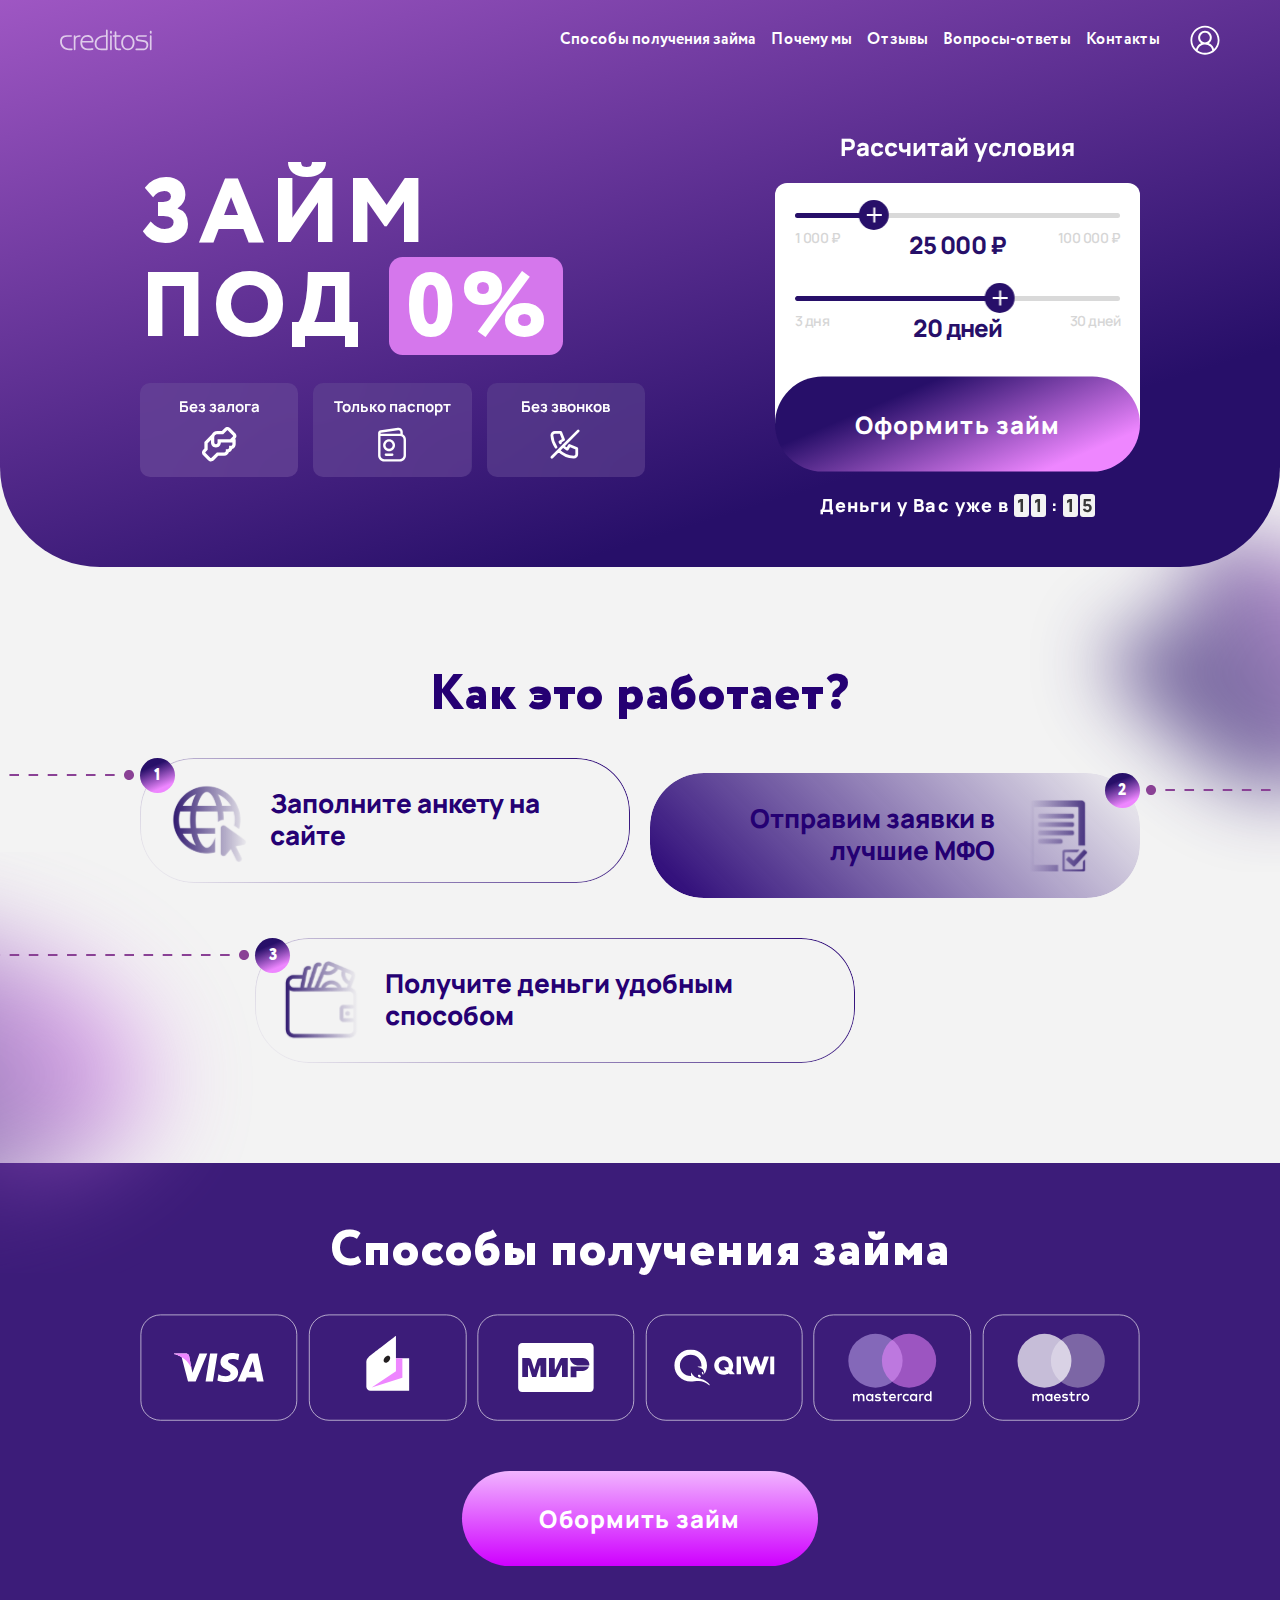
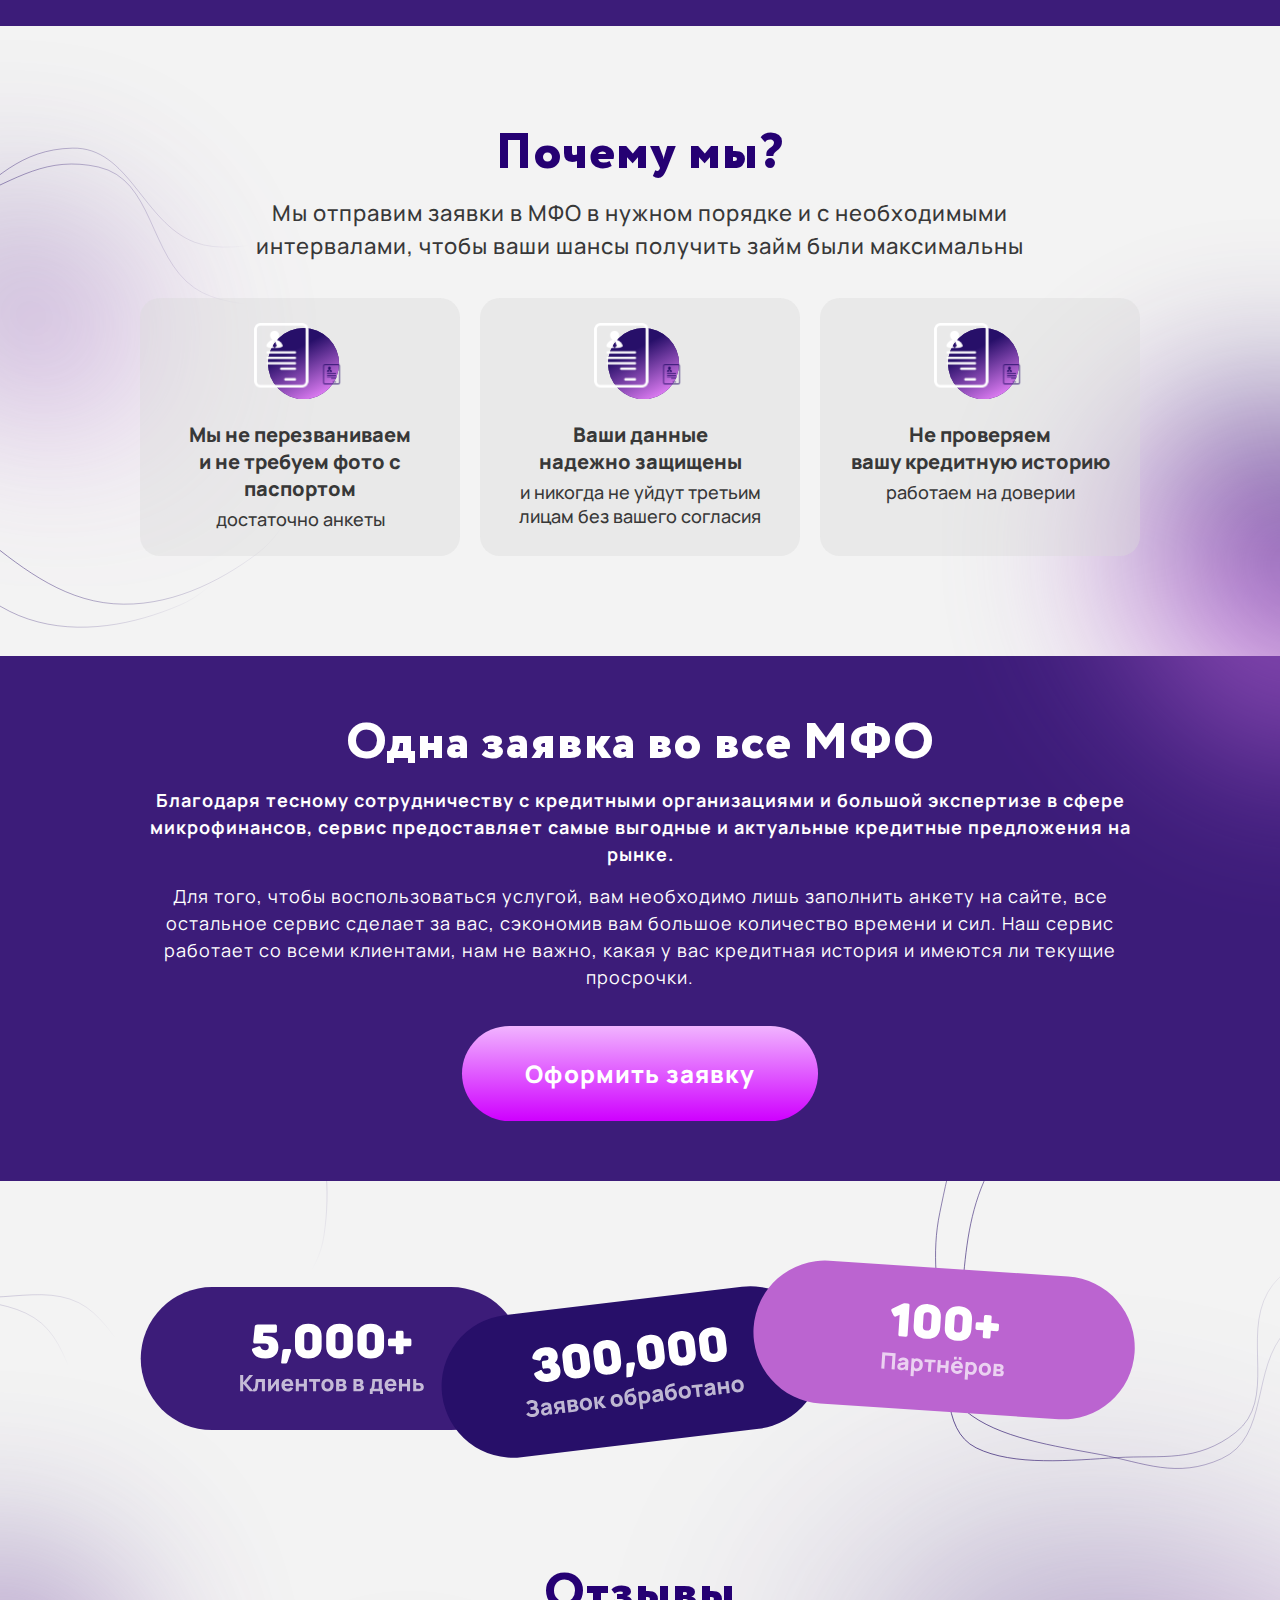
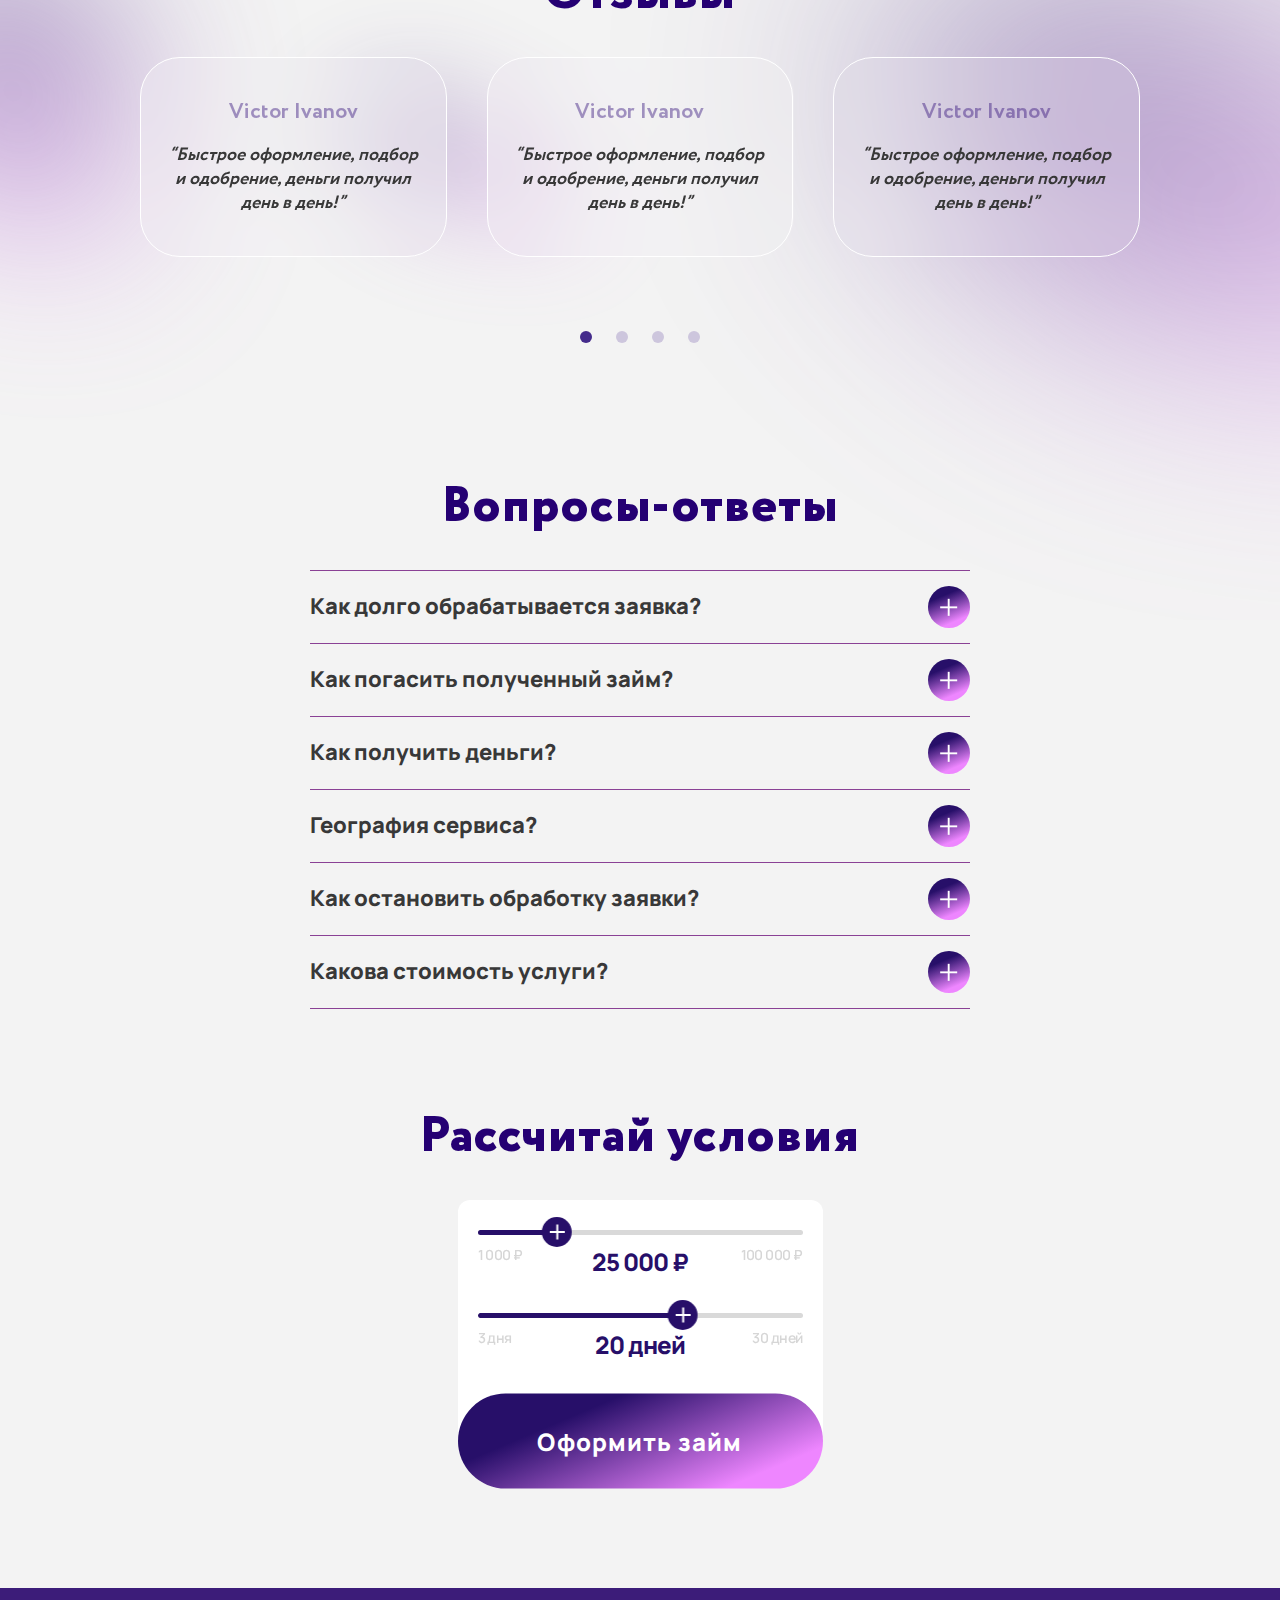
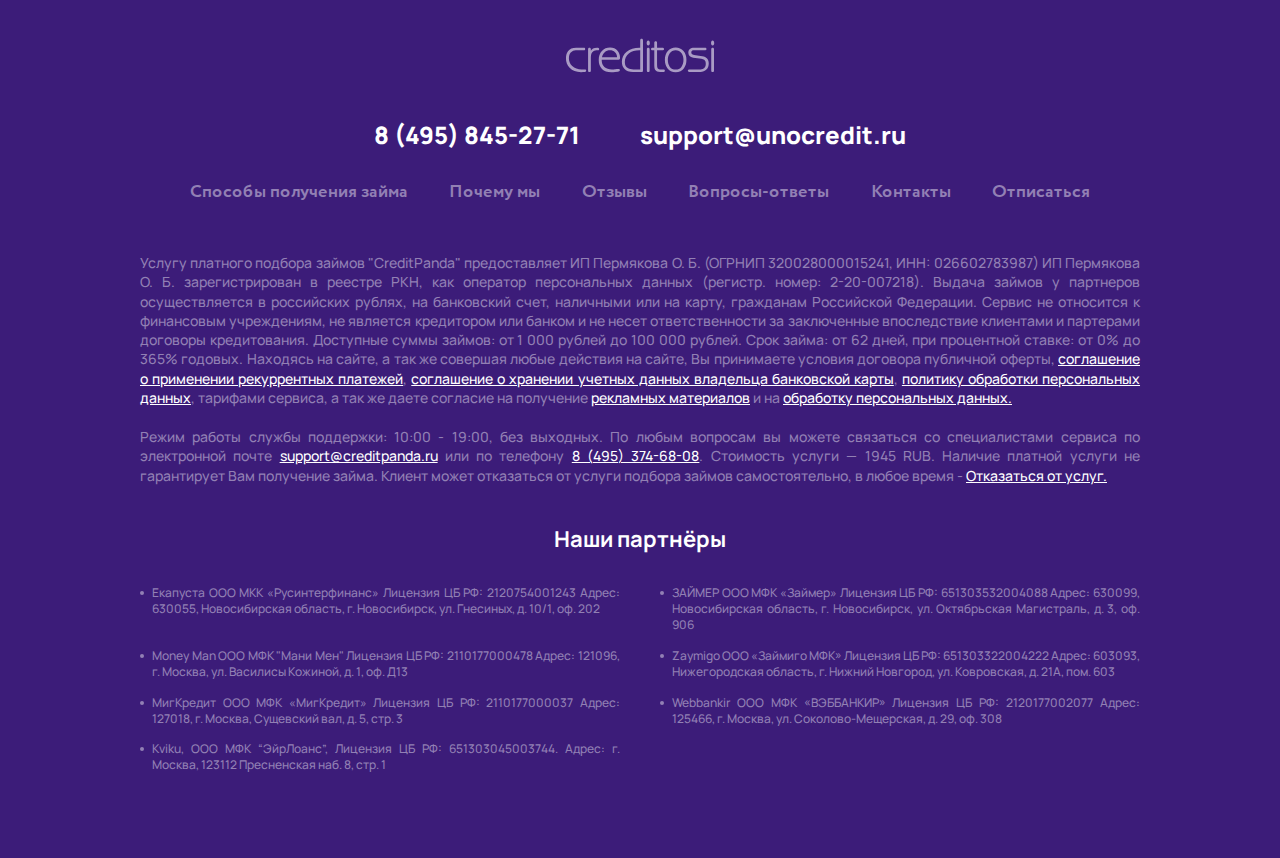
==== index.html @ bc6ba182 "init" ====
<!DOCTYPE html><html lang="ru"><head><meta charset="UTF-8"><meta http-equiv="x-ua-compatible" content="ie=edge"><meta name="viewport" content="width=device-width,initial-scale=1,shrink-to-fit=no"><meta name="robots" content="index, follow"><meta name="google" content="notranslate"><meta name="format-detection" content="telephone=no"><meta name="description" content=""><title>Главная</title><link rel="stylesheet" href="./css/index.min.css"></head><body><div class="wrapper"><header class="header" data-header><div class="header__wrapper"><div class="header__container"><button class="header__toggle-menu" type="button" data-header-menu-toggle></button> <a class="header__logo" href="#"><img src="./images/logo/header-logo.svg" alt="Header Logo"></a><div class="header__menu header-menu" data-header-menu><div class="header-menu__wrapper"><ul class="header-menu__items"><li class="header-menu__item"><span class="header-menu__link" data-anchor="bank-cards">Способы получения займа</span></li><li class="header-menu__item"><span class="header-menu__link" data-anchor="features">Почему мы</span></li><li class="header-menu__item"><span class="header-menu__link" data-anchor="reviews">Отзывы</span></li><li class="header-menu__item"><span class="header-menu__link" data-anchor="questions">Вопросы-ответы</span></li><li class="header-menu__item"><a class="header-menu__link" href="#">Контакты</a></li></ul><a class="header-menu__unsubscribe" href="#">Отписаться</a></div></div><a class="header__sign" href="#"><svg><use href="./images/sprite.svg#signin" xlink:href="./images/sprite.svg#signin"></use></svg></a></div></div><div class="header__overlay" data-header-overlay></div></header><main class="content"><div class="index"><div class="index-main"><div class="container"><div class="index-main__wrapper"><div class="index-main__body"><h1 class="index-main__title">Займ<br>под <span>0%</span></h1><div class="index-main__items"><div class="index-main__item"><span class="index-main__label">Без залога</span><div class="index-main__icon image"><img src="./images/index-main/icon_01.svg" alt="icon"></div></div><div class="index-main__item"><span class="index-main__label">Только паспорт</span><div class="index-main__icon image"><img src="./images/index-main/icon_02.svg" alt="icon"></div></div><div class="index-main__item"><span class="index-main__label">Без звонков</span><div class="index-main__icon image"><img src="./images/index-main/icon_03.svg" alt="icon"></div></div></div></div><div class="index-main__calc calc" data-range-slider><div class="calc__wrapper"><span class="index-main__calc-title"><span>Рассчитай условия</span></span><div class="calc__body"><div class="calc__items"><div class="calc__item"><div class="calc__slider" data-range-slider="sum"></div><span class="calc__tooltip" data-range-slider-tooltip="sum"></span></div><div class="calc__item"><div class="calc__slider" data-range-slider="day"></div><span class="calc__tooltip" data-range-slider-tooltip="date"></span></div></div><div class="calc__data"><div class="calc__row"><span class="calc__data-label">К возврату:</span> <span class="calc__data-value" data-range-slider-sum>30 000 ₽</span></div><div class="calc__row"><span class="calc__data-label">Погасить до:</span> <span class="calc__data-value" data-range-slider-date>14.09.2023</span></div></div><a class="calc__button button button_primary" href="#">Оформить займ</a></div></div><p class="index-main__promise">Деньги у Вас уже в <span>1</span><span>1</span> : <span>1</span><span>5</span></p></div></div></div></div><div class="steps"><div class="container"><div class="steps__wrapper"><h2 class="title">Как это работает?</h2><div class="steps__items"><div class="steps__items-row"><div class="steps__items-col"><div class="steps__item"><div class="steps__decor image"><img src="./images/steps/decor.svg" alt="decor"></div><div class="steps__icon image"><img src="./images/steps/icon_01.svg" alt="icon"></div><span class="steps__label">Заполните анкету на сайте</span></div></div><div class="steps__items-col"><div class="steps__item steps__item_right"><div class="steps__decor image"><img src="./images/steps/decor.svg" alt="decor"></div><div class="steps__icon image"><img src="./images/steps/icon_02.svg" alt="icon"></div><span class="steps__label">Отправим заявки в лучшие МФО</span></div></div></div><div class="steps__item"><div class="steps__decor image"><img src="./images/steps/decor.svg" alt="decor"></div><div class="steps__icon image"><img src="./images/steps/icon_03.svg" alt="icon"></div><span class="steps__label">Получите деньги удобным способом</span></div></div></div></div><div class="steps__bg steps__bg_01 image"><img src="./images/steps/bg_01.svg" alt="bg"></div><div class="steps__bg steps__bg_02 image"><img src="./images/steps/bg_02.svg" alt="bg"></div></div><div class="bank-cards" data-anchor-target="bank-cards"><div class="container"><div class="bank-cards__wrapper"><h2 class="title title_light">Способы получения займа</h2><div class="bank-cards__items"><img src="./images/bank-cards/logo_01.svg" alt="logo"> <img src="./images/bank-cards/logo_02.svg" alt="logo"> <img src="./images/bank-cards/logo_03.svg" alt="logo"> <img src="./images/bank-cards/logo_04.svg" alt="logo"> <img src="./images/bank-cards/logo_05.svg" alt="logo"> <img src="./images/bank-cards/logo_06.svg" alt="logo"></div><a class="bank-cards__link button button_primary button_light" href="#">Обормить займ</a></div></div></div><div class="features" data-anchor-target="features"><div class="container"><div class="features__wrapper"><h2 class="title">Почему мы? <span class="title__sub">Мы отправим заявки в МФО в нужном порядке и с необходимыми интервалами, чтобы ваши шансы получить займ были максимальны</span></h2><div class="features__items"><div class="features__item"><div class="features__icon"><img src="./images/features/icon_01.svg" alt="icon"></div><span class="features__label">Мы не перезваниваем<br>и не требуем фото с паспортом</span><p class="features__info">достаточно анкеты</p></div><div class="features__item"><div class="features__icon"><img src="./images/features/icon_01.svg" alt="icon"></div><span class="features__label">Ваши данные<br>надежно защищены</span><p class="features__info">и никогда не уйдут третьим<br>лицам без вашего согласия</p></div><div class="features__item"><div class="features__icon"><img src="./images/features/icon_01.svg" alt="icon"></div><span class="features__label">Не проверяем<br>вашу кредитную историю</span><p class="features__info">работаем на доверии</p></div></div></div></div><picture class="features__bg"><source srcset="./images/features/bg.svg" type="image/svg+xml" media="(min-width: 768px)"><img src="./images/features/bg_mobile.svg" alt="bg"></picture></div><div class="application"><div class="container"><div class="application__wrapper"><h2 class="application__title title title_light">Одна заявка во все МФО <span class="title__sub title__sub_bold">Благодаря тесному сотрудничеству с кредитными организациями и большой экспертизе в сфере микрофинансов, сервис предоставляет самые выгодные и актуальные кредитные предложения на рынке.</span> <span class="title__sub">Для того, чтобы воспользоваться услугой, вам необходимо лишь заполнить анкету на сайте, все остальное сервис сделает за вас, сэкономив вам большое количество времени и сил. Наш сервис работает со всеми клиентами, нам не важно, какая у вас кредитная история и имеются ли текущие просрочки.</span></h2><a class="application__button button button_primary button_light" href="#">Оформить заявку</a></div></div></div><div class="reviews"><div class="container"><div class="reviews__wrapper"><picture class="reviews__embed"><source srcset="./images/reviews/img_desk.svg" type="image/svg+xml" media="(min-width: 768px)"><img src="./images/reviews/img_mobile.svg" alt="img"></picture><h2 class="title" data-anchor-target="reviews">Отзывы</h2><div class="reviews__slider"><div class="swiper" data-reviews-slider><div class="swiper-wrapper"><div class="swiper-slide"><div class="reviews__slide"><span class="reviews__name">Victor Ivanov</span><p class="reviews__comment">“Быстрое оформление, подбор и одобрение, деньги получил день в день!”</p></div></div><div class="swiper-slide"><div class="reviews__slide"><span class="reviews__name">Victor Ivanov</span><p class="reviews__comment">“Быстрое оформление, подбор и одобрение, деньги получил день в день!”</p></div></div><div class="swiper-slide"><div class="reviews__slide"><span class="reviews__name">Victor Ivanov</span><p class="reviews__comment">“Быстрое оформление, подбор и одобрение, деньги получил день в день!”</p></div></div><div class="swiper-slide"><div class="reviews__slide"><span class="reviews__name">Victor Ivanov</span><p class="reviews__comment">“Быстрое оформление, подбор и одобрение, деньги получил день в день!”</p></div></div><div class="swiper-slide"><div class="reviews__slide"><span class="reviews__name">Victor Ivanov</span><p class="reviews__comment">“Быстрое оформление, подбор и одобрение, деньги получил день в день!”</p></div></div><div class="swiper-slide"><div class="reviews__slide"><span class="reviews__name">Victor Ivanov</span><p class="reviews__comment">“Быстрое оформление, подбор и одобрение, деньги получил день в день!”</p></div></div></div></div><div class="swiper-pagination"></div></div></div></div><picture class="reviews__bg"><source srcset="./images/reviews/bg_desk.svg" type="image/svg+xml" media="(min-width: 576px)"><img src="./images/reviews/bg_mobile.svg" alt="bg"></picture></div><div class="questions" data-anchor-target="questions"><div class="container"><div class="questions__wrapper"><h2 class="title">Вопросы-ответы</h2><div class="questions__ac" data-ac><div class="questions__ac-item" data-ac-item><div class="questions__ac-button" data-ac-button><span>Как долго обрабатывается заявка?</span><div class="questions__icon"><svg><use href="./images/sprite.svg#plus" xlink:href="./images/sprite.svg#plus"></use></svg></div></div><div class="questions__ac-body" data-ac-body style="display: none">Заявка на займ обрабатывается от нескольких секунд до 15 минут в самых редких случаях</div></div><div class="questions__ac-item" data-ac-item><div class="questions__ac-button" data-ac-button><span>Как погасить полученный займ?</span><div class="questions__icon"><svg><use href="./images/sprite.svg#plus" xlink:href="./images/sprite.svg#plus"></use></svg></div></div><div class="questions__ac-body" data-ac-body style="display: none">Заявка на займ обрабатывается от нескольких секунд до 15 минут в самых редких случаях</div></div><div class="questions__ac-item" data-ac-item><div class="questions__ac-button" data-ac-button><span>Как получить деньги?</span><div class="questions__icon"><svg><use href="./images/sprite.svg#plus" xlink:href="./images/sprite.svg#plus"></use></svg></div></div><div class="questions__ac-body" data-ac-body style="display: none">Заявка на займ обрабатывается от нескольких секунд до 15 минут в самых редких случаях</div></div><div class="questions__ac-item" data-ac-item><div class="questions__ac-button" data-ac-button><span>География сервиса?</span><div class="questions__icon"><svg><use href="./images/sprite.svg#plus" xlink:href="./images/sprite.svg#plus"></use></svg></div></div><div class="questions__ac-body" data-ac-body style="display: none">Заявка на займ обрабатывается от нескольких секунд до 15 минут в самых редких случаях</div></div><div class="questions__ac-item" data-ac-item><div class="questions__ac-button" data-ac-button><span>Как остановить обработку заявки?</span><div class="questions__icon"><svg><use href="./images/sprite.svg#plus" xlink:href="./images/sprite.svg#plus"></use></svg></div></div><div class="questions__ac-body" data-ac-body style="display: none">Заявка на займ обрабатывается от нескольких секунд до 15 минут в самых редких случаях</div></div><div class="questions__ac-item" data-ac-item><div class="questions__ac-button" data-ac-button><span>Какова стоимость услуги?</span><div class="questions__icon"><svg><use href="./images/sprite.svg#plus" xlink:href="./images/sprite.svg#plus"></use></svg></div></div><div class="questions__ac-body" data-ac-body style="display: none">Заявка на займ обрабатывается от нескольких секунд до 15 минут в самых редких случаях</div></div></div></div></div></div><div class="index__calc"><div class="container"><h2 class="title">Рассчитай условия</h2><div class="calc" data-range-slider><div class="calc__wrapper"><div class="calc__body"><div class="calc__items"><div class="calc__item"><div class="calc__slider" data-range-slider="sum"></div><span class="calc__tooltip" data-range-slider-tooltip="sum"></span></div><div class="calc__item"><div class="calc__slider" data-range-slider="day"></div><span class="calc__tooltip" data-range-slider-tooltip="date"></span></div></div><div class="calc__data"><div class="calc__row"><span class="calc__data-label">К возврату:</span> <span class="calc__data-value" data-range-slider-sum>30 000 ₽</span></div><div class="calc__row"><span class="calc__data-label">Погасить до:</span> <span class="calc__data-value" data-range-slider-date>14.09.2023</span></div></div><a class="calc__button button button_primary" href="#">Оформить займ</a></div></div></div></div></div></div></main><footer class="footer"><div class="container"><div class="footer__header"><a class="footer__logo" href="#"><img src="./images/logo/footer-logo.svg" alt="logo"></a><div class="footer__contacts"><a class="footer__contact" href="tel:+9999999999">8 (495) 845-27-71</a> <a class="footer__contact" href="mailto:support@unocredit.ru">support@unocredit.ru</a></div><ul class="footer__actions"><li class="footer__action"><span data-anchor="bank-cards">Способы получения займа</span></li><li class="footer__action"><span data-anchor="features">Почему мы</span></li><li class="footer__action"><span data-anchor="reviews">Отзывы</span></li><li class="footer__action"><span data-anchor="questions">Вопросы-ответы</span></li><li class="footer__action"><a href="#">Контакты</a></li><li class="footer__action"><a href="#">Отписаться</a></li></ul></div><div class="footer__info"><p>Услугу платного подбора займов "CreditPanda" предоставляет ИП Пермякова О. Б. (ОГРНИП 320028000015241, ИНН: 026602783987) ИП Пермякова О. Б. зарегистрирован в реестре РКН, как оператор персональных данных (регистр. номер: 2-20-007218). Выдача займов у партнеров осуществляется в российских рублях, на банковский счет, наличными или на карту, гражданам Российской Федерации. Сервис не относится к финансовым учреждениям, не является кредитором или банком и не несет ответственности за заключенные впоследствие клиентами и партерами договоры кредитования. Доступные суммы займов: от 1 000 рублей до 100 000 рублей. Срок займа: от 62 дней, при процентной ставке: от 0% до 365% годовых. Находясь на сайте, а так же совершая любые действия на сайте, Вы принимаете условия договора публичной оферты, <a href="#">соглашение о применении рекуррентных платежей</a>, <a href="#">соглашение о хранении учетных данных владельца банковской карты</a>, <a href="#">политику обработки персональных данных</a>, тарифами сервиса, а так же даете согласие на получение <a href="#">рекламных материалов</a> и на <a href="#">обработку персональных данных.</a></p><p>Режим работы службы поддержки: 10:00 - 19:00, без выходных. По любым вопросам вы можете связаться со специалистами сервиса по электронной почте <a href="mailto:support@creditpanda.ru">support@creditpanda.ru</a> или по телефону <a href="tel:+9999999999">8 (495) 374-68-08</a>. Стоимость услуги — 1945 RUB. Наличие платной услуги не гарантирует Вам получение займа. Клиент может отказаться от услуги подбора займов самостоятельно, в любое время - <a href="#">Отказаться от услуг.</a></p></div><div class="footer__partners"><h4 class="footer__title">Наши партнёры</h4><ul class="footer__partners-list"><li>Екапуста ООО МКК «Русинтерфинанс» Лицензия ЦБ РФ: 2120754001243 Адрес: 630055, Новосибирская область, г. Новосибирск, ул. Гнесиных, д. 10/1, оф. 202</li><li>ЗАЙМЕР ООО МФК «Займер» Лицензия ЦБ РФ: 651303532004088 Адрес: 630099, Новосибирская область, г. Новосибирск, ул. Октябрьская Магистраль, д. 3, оф. 906</li><li>Money Man ООО МФК "Мани Мен" Лицензия ЦБ РФ: 2110177000478 Адрес: 121096, г. Москва, ул. Василисы Кожиной, д. 1, оф. Д13</li><li>Zaymigo ООО «Займиго МФК» Лицензия ЦБ РФ: 651303322004222 Адрес: 603093, Нижегородская область, г. Нижний Новгород, ул. Ковровская, д. 21А, пом. 603</li><li>МигКредит ООО МФК «МигКредит» Лицензия ЦБ РФ: 2110177000037 Адрес: 127018, г. Москва, Сущевский вал, д. 5, стр. 3</li><li>Webbankir ООО МФК «ВЭББАНКИР» Лицензия ЦБ РФ: 2120177002077 Адрес: 125466, г. Москва, ул. Соколово-Мещерская, д. 29, оф. 308</li><li>Kviku, ООО МФК “ЭйрЛоанс”, Лицензия ЦБ РФ: 651303045003744. Адрес: г. Москва, 123112 Пресненская наб. 8, стр. 1</li></ul></div></div></footer></div><script src="./js/index.js"></script></body></html>
---- css/index.min.css ----
:root{--height-header:60px;--color-01:#f3f3f3;--color-02:#ffffff;--color-03:#3c1c79;--color-04:#383838;--color-05:#8a4195;--color-06:#250073;--color-07:#270f69;--color-08:#bb64d0;--color-09:#bbbbbb;--color-10:#d20000;--color-11:#eadada;--color-12:#eaeeef;--color-13:#7a7a7a;--color-14:#363636;--color-15:#d0d6d7;--color-16:#ee86ff;--color-17:#e0e0e0;--color-18:#9e9e9e;--color-19:#311571;--color-20:#391a77;--color-21:#e1e7e8;--color-22:#d577ec;--color-23:#d9d9d9;--color-24:#442b8b;--color-25:#cdc6dd;--color-26:#9280b4;--color-hover:#f6b9ff;--color-button:#ffffff;--gradient-01:linear-gradient(157deg, #270f69 26.81%, #ee86ff 78.49%);--gradient-02:linear-gradient(163deg, #ee86ff -51.25%, #270f69 76.98%);--gradient-03:linear-gradient(180deg, #f1b4ff 0%, #cf00ff 100%)}@media (min-width:992px){:root{--height-header:80px}}*{padding:0;margin:0;border:0}*,:after,:before{box-sizing:border-box}:active,:focus{outline:0}a:active,a:focus{outline:0}aside,footer,header,nav{display:block}body,html{height:100%;width:100%;font-size:100%;line-height:1;-ms-text-size-adjust:100%;-moz-text-size-adjust:100%;-webkit-text-size-adjust:100%}button,input,textarea{font-family:inherit}input::-ms-clear{display:none}button{cursor:pointer}button::-moz-focus-inner{padding:0;border:0}a,a:visited{text-decoration:none}a:hover{text-decoration:none}ul li{list-style:none}img{vertical-align:top}h1,h2,h3,h4,h5,h6{font-size:inherit;font-weight:inherit}@font-face{font-family:Circe;font-style:normal;font-weight:400;src:local("Circe"),local("Circe"),url(../fonts/circe/circe-regular.woff2) format("woff2"),url(../fonts/circe/circe-regular.woff) format("woff"),url(../fonts/circe/circe-regular.ttf) format("truetype")}@font-face{font-family:Circe;font-style:normal;font-weight:700;src:local("Circe"),local("Circe"),url(../fonts/circe/circe-bold.woff2) format("woff2"),url(../fonts/circe/circe-bold.woff) format("woff"),url(../fonts/circe/circe-bold.ttf) format("truetype")}@font-face{font-family:Circe;font-style:normal;font-weight:800;src:local("Circe"),local("Circe"),url(../fonts/circe/circe-extrabold.woff2) format("woff2"),url(../fonts/circe/circe-extrabold.woff) format("woff"),url(../fonts/circe/circe-extrabold.ttf) format("truetype")}@font-face{font-family:Manrope;font-style:normal;font-weight:400;src:local("Manrope"),local("Manrope"),url(../fonts/manrope/Manrope-Regular.woff2) format("woff2"),url(../fonts/manrope/Manrope-Regular.woff) format("woff"),url(../fonts/manrope/Manrope-Regular.ttf) format("truetype")}@font-face{font-family:Manrope;font-style:normal;font-weight:500;src:local("Manrope"),local("Manrope"),url(../fonts/manrope/Manrope-Medium.woff2) format("woff2"),url(../fonts/manrope/Manrope-Medium.woff) format("woff"),url(../fonts/manrope/Manrope-Medium.ttf) format("truetype")}@font-face{font-family:Manrope;font-style:normal;font-weight:600;src:local("Manrope"),local("Manrope"),url(../fonts/manrope/Manrope-SemiBold.woff2) format("woff2"),url(../fonts/manrope/Manrope-SemiBold.woff) format("woff"),url(../fonts/manrope/Manrope-SemiBold.ttf) format("truetype")}@font-face{font-family:Manrope;font-style:normal;font-weight:700;src:local("Manrope"),local("Manrope"),url(../fonts/manrope/Manrope-Bold.woff2) format("woff2"),url(../fonts/manrope/Manrope-Bold.woff) format("woff"),url(../fonts/manrope/Manrope-Bold.ttf) format("truetype")}@font-face{font-family:Manrope;font-style:normal;font-weight:800;src:local("Manrope"),local("Manrope"),url(../fonts/manrope/Manrope-ExtraBold.woff2) format("woff2"),url(../fonts/manrope/Manrope-ExtraBold.woff) format("woff"),url(../fonts/manrope/Manrope-ExtraBold.ttf) format("truetype")}body{font-family:Circe;font-size:1.125rem;line-height:1.25;font-weight:400;color:var(--color-02);background-color:#fff}body.no-scroll{overflow:hidden}.button{width:100%;min-height:70px;display:flex;align-items:center;justify-content:center;font-family:Manrope;font-size:1.125rem;font-weight:800;text-align:center;line-height:normal;letter-spacing:.81px;color:var(--color-button);border-radius:82px;transition:background .2s linear,box-shadow .2s linear;border:none;outline:0}@media (min-width:768px){.button{font-size:1.25rem;letter-spacing:1.08px}}@media (min-width:1200px){.button{min-height:95px;font-size:1.5rem}}.button_primary{background:var(--gradient-01);background-size:110%}@media (any-hover:hover){.button_primary:hover{background-position:right}}.button_light{background:var(--gradient-03)}@media (any-hover:hover){.button_light:hover{box-shadow:4px 4px 28px 10px rgba(238,134,255,.24)}}.wrapper{width:100%;max-width:1920px;min-height:100%;margin:0 auto;display:flex;flex-direction:column;overflow:hidden;background-color:var(--color-01)}@media (max-width:768px){.wrapper{background-image:url(../images/index-main/bg-mobile.svg);background-repeat:no-repeat;background-position:top right;background-size:contain}}.container{margin:0 auto;padding:0 15px;max-width:1030px}@media (min-width:1600px){.container{max-width:1290px}}.image{display:block;position:relative}.image img{width:100%;height:100%;display:block;position:absolute;top:0;left:0;-o-object-fit:cover;object-fit:cover}.content{flex:1 1 auto}.calc__body{padding:30px 20px 50px;border-top-right-radius:12px;border-top-left-radius:12px;background-color:var(--color-02);position:relative}@media (min-width:768px){.calc__body{padding:30px 20px 65px}}@media (min-width:1200px){.calc__body{padding:30px 20px 80px}}.calc__item:not(:last-child){margin:0 0 25px 0}@media (min-width:1200px){.calc__item:not(:last-child){margin:0 0 35px 0}}.calc__tooltip{padding:10px 0 0 0;display:block;font-family:Manrope;font-size:18px;font-weight:800;line-height:normal;text-align:center;letter-spacing:-.96px;color:var(--color-07)}@media (min-width:768px){.calc__tooltip{font-size:20px}}@media (min-width:1200px){.calc__tooltip{font-size:24px}}.calc__data{padding:10px 12px;margin:20px 0 0 0;display:grid;gap:3px;border-radius:9px;background-color:var(--color-01)}@media (min-width:768px){.calc__data{display:none}}.calc__row{display:flex;justify-content:space-between}.calc__data-label,.calc__data-value{display:block;font-family:Manrope;font-size:.75rem;font-weight:500;line-height:normal;color:var(--color-04)}.calc__data-label{opacity:.4}.calc__button{margin:-50% 0 0 0;width:100%;position:absolute;bottom:0;left:0;transform:translate3d(0,50%,0)}.calc__slider.noUi-target.noUi-ltr.noUi-horizontal{height:5px;border-radius:4px;background:0 0;border:none;box-shadow:none}.calc__slider.noUi-target.noUi-ltr.noUi-horizontal .noUi-connects{background:var(--color-23)}.calc__slider.noUi-target.noUi-ltr.noUi-horizontal .noUi-connect{background:var(--color-07);border-radius:4px}.calc__slider.noUi-target.noUi-ltr.noUi-horizontal .noUi-handle.noUi-handle-lower{width:30px;height:30px;border-radius:50%;cursor:pointer;top:-13px;right:-15px;border:none;box-shadow:none;background:var(--color-07)}.calc__slider.noUi-target.noUi-ltr.noUi-horizontal .noUi-handle.noUi-handle-lower::after,.calc__slider.noUi-target.noUi-ltr.noUi-horizontal .noUi-handle.noUi-handle-lower::before{width:15px;height:2px;background:var(--color-02);top:calc(50% - 1px);left:calc(50% - 7.5px)}.calc__slider.noUi-target.noUi-ltr.noUi-horizontal .noUi-handle.noUi-handle-lower::after{transform:rotate(90deg)}.calc__slider.noUi-target.noUi-ltr.noUi-horizontal .noUi-pips.noUi-pips-horizontal{padding:10px 0 0 0;height:auto;display:flex;align-items:center;justify-content:space-between}.calc__slider.noUi-target.noUi-ltr.noUi-horizontal .noUi-marker.noUi-marker-horizontal{display:none}.calc__slider.noUi-target.noUi-ltr.noUi-horizontal .noUi-value{font-family:Manrope;font-size:12px;font-weight:600;line-height:normal;letter-spacing:-.56px;color:var(--color-09);opacity:.6;position:static;background:0 0;transform:none}.calc__slider.noUi-target.noUi-ltr.noUi-horizontal .noUi-tooltip{display:none}@media (min-width:768px){.calc__slider.noUi-target.noUi-ltr.noUi-horizontal .noUi-value{font-size:14px}}.title{--title-color:var(--color-06);--title-sub-color:var(--color-04);max-width:800px;margin:0 auto 35px auto;display:block;font-size:clamp(26px,5vw,50px);font-weight:900;text-align:center;line-height:1.12;letter-spacing:1px;color:var(--title-color)}.title_light{--title-color:var(--color-02);--title-sub-color:var(--color-02)}@media (min-width:1600px){.title{margin:0 auto 40px auto}}.title__sub{padding:15px 0 0 0;display:block;font-family:Manrope;font-size:.44em;text-align:center;font-weight:500;line-height:1.5;color:var(--title-sub-color)}.title__sub_bold{font-weight:700}@media (min-width:1600px){.title__sub{padding:15px 0 0 0}.title__sub:first-child{padding:20px 0 0 0}}.swiper-pagination.swiper-pagination-bullets.swiper-pagination-horizontal{--swiper-pagination-color:var(--color-24);--swiper-pagination-bullet-size:5px;--swiper-pagination-bullet-width:5px;--swiper-pagination-bullet-height:5px;--swiper-pagination-bullet-inactive-color:var(--color-25);--swiper-pagination-bullet-inactive-opacity:1;--swiper-pagination-bullet-opacity:1;--swiper-pagination-bullet-horizontal-gap:5px;margin:20px 0 0 0;position:static}.swiper-pagination.swiper-pagination-bullets.swiper-pagination-horizontal .swiper-pagination-bullet{transition:background .15s linear}@media (any-hover:hover){.swiper-pagination.swiper-pagination-bullets.swiper-pagination-horizontal .swiper-pagination-bullet:hover{--swiper-pagination-bullet-inactive-color:var(--color-24)}}@media (min-width:768px){.swiper-pagination.swiper-pagination-bullets.swiper-pagination-horizontal{--swiper-pagination-bullet-size:12px;--swiper-pagination-bullet-width:12px;--swiper-pagination-bullet-height:12px;--swiper-pagination-bullet-horizontal-gap:12px;padding:30px 25px}}@media (min-width:1200px){.swiper-pagination.swiper-pagination-bullets.swiper-pagination-horizontal{margin:40px 0 0 0}}.header{--header-size-icon:25px;height:var(--height-header)}@media (max-width:992px){.header.active .header__wrapper{width:100%;height:var(--height-header);position:fixed;top:0;left:0;z-index:999}.header_fixed .header__wrapper{width:100%;height:var(--height-header);position:fixed;top:0;left:0;z-index:999;background:rgba(0,0,0,.26);-webkit-backdrop-filter:blur(29px);backdrop-filter:blur(29px)}}@media (min-width:768px){.header{--header-size-icon:30px}}.header__wrapper{height:100%}.header__container{width:100%;max-width:1190px;height:100%;padding:0 15px;margin:0 auto;display:flex;align-items:center}@media (max-width:992px){.header__container{justify-content:space-between}}.header__logo,.header__menu,.header__sign,.header__toggle-menu{position:relative;z-index:1000}.header__toggle-menu{flex:0 0 var(--header-size-icon);width:var(--header-size-icon);height:var(--header-size-icon);display:block;border-radius:50%;border:2px solid var(--color-02);background:0 0;outline:0;position:relative;transition:border .15s linear}.header__toggle-menu::after,.header__toggle-menu::before{content:"";width:15px;height:2px;display:block;border-radius:2px;background-color:var(--color-02);position:absolute;left:50%;transform:translate3d(-50%,-50%,0);transition:background .15s linear,transform .15s linear}.header__toggle-menu::before{top:calc(50% - 2px)}.header__toggle-menu::after{top:calc(50% + 2px)}.header__toggle-menu.active::after,.header__toggle-menu.active::before{top:50%}.header__toggle-menu.active::before{transform:translate3d(-50%,-50%,0) rotate(-45deg)}.header__toggle-menu.active::after{transform:translate3d(-50%,-50%,0) rotate(45deg)}@media (any-hover:hover){.header__toggle-menu:hover{border-color:var(--color-hover)}.header__toggle-menu:hover::after,.header__toggle-menu:hover::before{background-color:var(--color-hover)}}@media (min-width:992px){.header__toggle-menu{display:none}}.header__logo{flex:0 0 60px;width:60px;display:block}.header__logo img{width:100%;height:auto;display:block;-o-object-fit:cover;object-fit:cover}@media (min-width:768px){.header__logo{flex:0 0 92px;width:92px}}@media (min-width:992px){.header__logo{margin:0 auto 0 0}}@media (min-width:1600px){.header__logo{margin:0 115px 0 0}}.header__menu{flex:0 1 600px;margin:0 30px 0 0}@media (min-width:1600px){.header__menu{flex:0 1 745px;margin:0 auto 0 0}}.header__sign{flex:0 0 var(--header-size-icon);width:var(--header-size-icon);height:var(--header-size-icon);display:block;cursor:pointer}.header__sign svg{width:100%;height:100%;display:block;fill:var(--color-02);transition:fill .15s linear}@media (any-hover:hover){.header__sign:hover svg{fill:var(--color-hover)}}.header__overlay{width:100%;height:100%;position:fixed;top:0;left:0;z-index:998;background:rgba(0,0,0,.5);opacity:0;visibility:hidden;pointer-events:none;transition-property:opacity,visibility,top,transform;transition-duration:.2s}.header__overlay.active{opacity:1;visibility:visible;pointer-events:auto}.header-menu{--header-menu-font-size:1rem}@media (max-width:992px){.header-menu{width:100%;padding:0 15px;position:fixed;top:0;left:0;z-index:999;transform:translate3d(0,-105%,0);opacity:0;visibility:hidden;border-bottom-right-radius:50px;border-bottom-left-radius:50px;background:var(--gradient-02);transition:transform .2s linear,opacity .2s linear,visibility .2s linear;transition-delay:.1s}.header-menu.active{transform:translate3d(0,0,0);opacity:1;visibility:visible}.header-menu.active .header-menu__wrapper{opacity:1;visibility:visible;pointer-events:auto}}@media (min-width:1600px){.header-menu{--header-menu-font-size:1.125rem}}@media (max-width:992px){.header-menu__wrapper{padding:calc(var(--height-header) + 15px) 0 40px 0;opacity:0;visibility:hidden;pointer-events:none;transition-property:opacity,visibility,top,transform;transition-duration:.2s;transition-delay:.3s}}.header-menu__items{max-height:250px;display:flex;flex-direction:column;overflow:auto}@media (min-width:992px){.header-menu__items{align-items:center;justify-content:space-between;flex-direction:row;overflow:visible}}.header-menu__item{flex:0 0 auto}@media (min-width:992px){.header-menu__item:not(:last-child){margin:0 10px 0 0}}.header-menu__link,.header-menu__unsubscribe{display:block;font-size:var(--header-menu-font-size);font-weight:700;text-align:center}.header-menu__link{padding:5px 0;cursor:pointer;color:var(--color-02)}@media (min-width:992px){.header-menu__link{padding:1px 0 0 0;text-align:left;border-bottom:1px solid transparent;transition:border .15s linear}}@media (any-hover:hover){.header-menu__link:hover{border-color:currentColor}}.header-menu__unsubscribe{padding:5px 0;margin:25px 0 0 0;color:var(--color-16)}@media (min-width:992px){.header-menu__unsubscribe{display:none}}.index{padding:0 0 70px 0}@media (min-width:1200px){.index{padding:0 0 100px 0}}.index__calc{padding:70px 0 0 0}.index__calc .calc{max-width:365px;padding:0 0 35px 0;margin:0 auto}@media (min-width:1200px){.index__calc{padding:100px 0 0 0}.index__calc .calc{padding:0 0 47.5px 0}}@media (min-width:1600px){.index__calc .calc{max-width:400px;margin:0 auto}}.index-main{--index-main-radius:60px;position:relative;z-index:1}@media (min-width:768px){.index-main::before{content:"";width:100%;height:calc(100% + var(--height-header));display:block;position:absolute;top:calc(var(--height-header) - var(--height-header) * 2);left:0;z-index:-1;border-bottom-right-radius:var(--index-main-radius);border-bottom-left-radius:var(--index-main-radius);background:var(--gradient-02)}}@media (min-width:1200px){.index-main{--index-main-radius:100px}}.index-main__wrapper{padding:20px 0 0 0;display:flex;flex-direction:column;align-items:center}@media (min-width:768px){.index-main__wrapper{padding:20px 0}}@media (min-width:992px){.index-main__wrapper{padding:50px 0;align-items:center;justify-content:space-between;flex-direction:row}}@media (min-width:1600px){.index-main__wrapper{padding:70px 0 90px 0}}.index-main__body{margin:0 0 30px 0}@media (max-width:576px){.index-main__body{width:100%;max-width:345px}}@media (min-width:992px){.index-main__body{flex:0 1 505px;margin:0 15px 0 0}}.index-main__items{display:grid;grid-template-columns:repeat(3,1fr);gap:8px}@media (min-width:576px){.index-main__items{gap:15px}}.index-main__item{min-height:60px;padding:10px 5px;display:flex;flex-direction:column;justify-content:space-between;align-items:center;border-radius:8px;background:rgba(255,255,255,.1);-webkit-backdrop-filter:blur(54px);backdrop-filter:blur(54px)}@media (min-width:576px){.index-main__item{min-height:90px;padding:15px;justify-content:flex-start;border-radius:10px}}@media (min-width:1600px){.index-main__item{min-height:110px;padding:20px 15px;border-radius:15px}}.index-main__label{margin:0 0 5px 0;display:block;font-family:Manrope;font-size:.625rem;text-align:center;font-style:normal;font-weight:700;line-height:1.26}@media (min-width:768px){.index-main__label{margin:0 0 10px 0;font-size:.938rem}}.index-main__icon{flex:0 0 25px;width:25px;height:25px}@media (min-width:576px){.index-main__icon{flex:0 0 35px;width:35px;height:35px}}@media (min-width:1600px){.index-main__icon{flex:0 0 45px;width:45px;height:45px}}.index-main__calc{width:100%;max-width:365px}.index-main__calc .calc__data{display:none}@media (max-width:768px){.index-main__calc{max-width:none}.index-main__calc .calc__wrapper{margin:0 auto;max-width:365px}}@media (min-width:992px){.index-main__calc{flex:0 1 365px;width:auto;max-width:none}}@media (min-width:1600px){.index-main__calc{flex:0 1 450px}}.index-main__calc-title{display:none}@media (min-width:576px){.index-main__calc-title{margin:0 0 10px 0;display:block;font-family:Manrope;font-size:1.25rem;text-align:center;font-weight:800;line-height:normal}}@media (min-width:992px){.index-main__calc-title{margin:0 0 20px 0;font-size:1.5rem}}.index-main__title{margin:0 0 25px 0;display:block;font-size:clamp(40px,7vw,105px);font-weight:900;line-height:1.05;letter-spacing:5.775px;text-align:center;text-transform:uppercase}.index-main__title span{padding:0 0 0 5px;font-size:1em;position:relative}.index-main__title span::after{content:"";width:100%;height:1.095em;display:block;position:absolute;top:46%;left:0;z-index:-1;transform:translate3d(0,-50%,0);border-radius:.152em;background-color:var(--color-22)}@media (min-width:576px){.index-main__title span{padding:0 .114em 0 .19em}}@media (min-width:992px){.index-main__title{text-align:left}}.index-main__promise{margin:70px 0 0 0;display:block;font-family:Manrope;font-size:12px;text-align:center;font-weight:800;letter-spacing:1.08px}.index-main__promise span{width:.833em;display:inline-block;text-align:center;border-radius:3px;color:var(--color-04);background:var(--color-01)}.index-main__promise span:nth-child(odd){margin:0 2px 0 0}@media (max-width:768px){.index-main__promise{padding:10px 15px;margin:65px -15px 0;background:var(--color-03)}}@media (min-width:576px){.index-main__promise{font-size:16px}}@media (min-width:992px){.index-main__promise{font-size:18px}}.steps{--steps-item-width:80%;padding:60px 0;position:relative}@media (min-width:576px){.steps{--steps-item-width:400px}}@media (min-width:992px){.steps{--steps-item-width:470px;padding:100px 0}}@media (min-width:1200px){.steps{--steps-item-width:600px}}.steps__bg{width:37%;height:0;padding:0 0 71% 0;position:absolute}.steps__bg_01{top:115px;right:0}.steps__bg_02{bottom:35px;left:0}@media (min-width:576px){.steps__bg_01{top:0;right:0}.steps__bg_02{bottom:0;left:0}}@media (min-width:1200px){.steps__bg{width:19.74%;padding:0 0 32.865% 0}}@media (min-width:1200px){.steps__bg_01{top:-115px;right:0}.steps__bg_02{bottom:-110px;left:0}}.steps__wrapper{position:relative;z-index:1}.steps__items-row{margin:0 0 40px 0}@media (min-width:992px){.steps__items-row{margin:0 0 20px 0;display:flex;justify-content:space-between}.steps__items-row .steps__item{margin:0}}@media (min-width:1200px){.steps__items-row{margin:0 0 40px 0}}.steps__items-col:first-child{margin:0 0 40px 0}@media (min-width:992px){.steps__items-col{flex:0 1 var(--steps-item-width)}.steps__items-col:first-child{margin:0 20px 0 0}.steps__items-col:last-child{padding:15px 0 0 0}}.steps__decor{width:580px;height:10px;position:absolute;top:4px;left:-5px;transform:translate3d(-100%,0,0)}@media (min-width:576px){.steps__decor{top:12.5px}}.steps__icon{flex:0 0 50px;width:50px;height:50px;margin:0 10px 0 0}@media (min-width:576px){.steps__icon{flex:0 0 65px;width:65px;height:65px;margin:0 20px 0 0}}@media (min-width:1200px){.steps__icon{flex:0 0 85px;width:85px;height:85px;margin:0 20px 0 0}}.steps__label{display:block;font-family:Manrope;font-size:15px;font-weight:800;line-height:1.23;color:var(--color-06)}@media (min-width:576px){.steps__label{font-size:18px}}@media (min-width:768px){.steps__label{font-size:20px}}@media (min-width:1200px){.steps__label{font-size:26px}}.steps__items{counter-reset:step}.steps__item{max-width:var(--steps-item-width);min-height:65px;padding:0 15px;margin:0 auto;display:flex;align-items:center;border-radius:28px;position:relative;background:var(--color-01)}.steps__item::before{content:"";position:absolute;inset:0;border-radius:inherit;padding:1px;background:linear-gradient(45deg,transparent,var(--color-06));-webkit-mask:linear-gradient(#fff 0 0) content-box,linear-gradient(#fff 0 0);-webkit-mask-composite:xor;pointer-events:none}.steps__item::after{counter-increment:step;content:counter(step);width:18px;height:18px;display:flex;align-items:center;justify-content:center;font-size:8px;text-align:center;font-weight:900;line-height:8px;color:var(--color-02);border-radius:50%;position:absolute;top:0;left:0;background:var(--gradient-01)}@media (min-width:576px){.steps__item{min-height:95px;padding:0 25px;border-radius:54px}.steps__item::after{width:35px;height:35px;font-size:16px;line-height:15px}}@media (min-width:992px){.steps__item{margin:0 0 0 115px}}@media (min-width:1200px){.steps__item{min-height:125px}}.steps__item_right{flex-direction:row-reverse}.steps__item_right::before{background:linear-gradient(45deg,var(--color-06),transparent);-webkit-mask:linear-gradient(#fff 0 0) content-box,linear-gradient(#fff 0 0)}.steps__item_right::after{left:auto;right:0}.steps__item_right .steps__decor{left:auto;right:-5px;transform:translate3d(100%,0,0) rotate(180deg)}.steps__item_right .steps__label{margin:0 10px 0 0;text-align:right}@media (min-width:576px){.steps__item_right .steps__icon{margin:0 15px 0 0}.steps__item_right .steps__label{margin:0 20px 0 0}}.bank-cards{padding:40px 0;background:var(--color-03)}@media (min-width:768px){.bank-cards{padding:50px 0}}@media (min-width:1200px){.bank-cards{padding:60px 0}}.bank-cards__items{margin:0 0 30px 0;display:grid;grid-template-columns:repeat(auto-fit,minmax(120px,1fr));gap:10px}.bank-cards__items img{width:100%;height:auto;-o-object-fit:cover;object-fit:cover}@media (min-width:768px){.bank-cards__items{margin:0 0 40px 0}}@media (min-width:1200px){.bank-cards__items{margin:0 0 50px 0}}.bank-cards__link{max-width:300px;margin:0 auto}@media (min-width:1200px){.bank-cards__link{max-width:356px}}.features{padding:60px 0;position:relative}@media (min-width:768px){.features{padding:80px 0}}@media (min-width:1200px){.features{padding:100px 0}}.features__bg{width:100%;height:100%;position:absolute;top:0;left:0}.features__bg img{width:100%;height:auto;-o-object-fit:cover;object-fit:cover}.features__items{display:grid;gap:15px;position:relative;z-index:1}@media (min-width:576px){.features__items{gap:20px}}@media (min-width:768px){.features__items{grid-template-columns:repeat(3,1fr)}}@media (min-width:1600px){.features__items{gap:40px}}.features__item{display:flex;flex-direction:column;align-items:center}@media (min-width:768px){.features__item{padding:25px 15px;border-radius:20px;position:relative;z-index:1}.features__item::after{content:"";position:absolute;inset:0;z-index:-1;border-radius:inherit;background:var(--color-23);opacity:.4}}.features__icon{margin:0 0 5px 0}.features__icon img{width:100%;height:auto;-o-object-fit:cover;object-fit:cover}@media (min-width:576px){.features__icon{margin:0 0 10px 0}}@media (min-width:768px){.features__icon{margin:0 0 15px 0}}.features__info,.features__label{font-family:Manrope;text-align:center;line-height:1.35;color:var(--color-04)}.features__label{padding:0 0 5px 0;font-size:14px;font-weight:800}@media (min-width:576px){.features__label{font-size:16px}}@media (min-width:768px){.features__label{font-size:18px}}@media (min-width:992px){.features__label{font-size:20px}}.features__info{font-size:12px;font-weight:500}@media (min-width:576px){.features__info{font-size:14px}}@media (min-width:768px){.features__info{font-size:16px}}@media (min-width:992px){.features__info{font-size:18px}}.application{padding:60px 0;background:var(--color-03)}.application__title{max-width:none}.application__title .title__sub:not(:first-child){font-weight:400}@media (min-width:768px){.application__title .title__sub{font-size:16px}}@media (min-width:1200px){.application__title .title__sub{font-size:18px}}.application__button{max-width:300px;margin:0 auto;position:relative;z-index:2}@media (min-width:1200px){.application__button{max-width:356px}}.reviews{padding:90px 0 0 0;position:relative}@media (min-width:768px){.reviews{padding:75px 0 0 0}}.reviews__bg{width:100%;height:100%;display:block;position:absolute;top:0;left:0}.reviews__bg img{width:100%;height:auto;-o-object-fit:cover;object-fit:cover}.reviews__bg{width:100%;height:100%;display:block;position:absolute;top:0;left:0}.reviews__bg img{width:100%;height:auto;-o-object-fit:cover;object-fit:cover}.reviews__wrapper{position:relative;z-index:1}.reviews__embed{max-width:79.688%;margin:0 auto 100px;display:block}.reviews__embed img{width:100%;height:auto;-o-object-fit:cover;object-fit:cover}@media (min-width:576px){.reviews__embed{max-width:60%}}@media (min-width:768px){.reviews__embed{max-width:1600px}}.reviews__slider{margin:0 -15px}.reviews__slider .swiper{padding:0 15px}.reviews__slider .swiper-slide{height:auto}@media (min-width:992px){.reviews__slider{margin:0}.reviews__slider .swiper{padding:0}}.reviews__slide{height:100%;padding:30px 20px;border-radius:25px;border:1px solid var(--color-02);background:rgba(255,255,255,.1);-webkit-backdrop-filter:blur(40px);backdrop-filter:blur(40px)}@media (min-width:768px){.reviews__slide{padding:40px 25px;border-radius:40px}}@media (min-width:1600px){.reviews__slide{padding:55px 50px}}.reviews__name{margin:0 0 10px 0;display:block;text-align:center;font-size:.875rem;font-weight:700;line-height:1.36;color:var(--color-06);opacity:.4}@media (min-width:576px){.reviews__name{font-size:1rem}}@media (min-width:768px){.reviews__name{margin:0 0 15px 0;font-size:1.125rem}}@media (min-width:1200px){.reviews__name{font-size:1.375rem}}.reviews__comment{font-size:.875rem;font-style:italic;text-align:center;font-weight:700;line-height:1.35;color:var(--color-04);overflow:hidden;text-overflow:ellipsis;display:-moz-box;display:-webkit-box;-webkit-line-clamp:4;-webkit-box-orient:vertical;line-clamp:4;box-orient:vertical}@media (min-width:768px){.reviews__comment{font-size:1rem}}@media (min-width:1200px){.reviews__comment{font-size:1.125rem}}.questions{--querstions-padding-block:10px;--querstions-border-color:var(--color-05);padding:80px 0 0 0}@media (min-width:576px){.questions{--querstions-padding-block:15px}}@media (min-width:1200px){.questions{padding:100px 0 0 0}}.questions__wrapper{position:relative;z-index:1}.questions__ac{width:100%;max-width:660px;margin:0 auto;border-top:1px solid var(--querstions-border-color)}@media (min-width:1600px){.questions__ac{max-width:700px}}.questions__ac-item{border-bottom:1px solid var(--querstions-border-color)}.questions__ac-button{padding:var(--querstions-padding-block) 0;display:flex;align-items:center;justify-content:space-between;font-family:Manrope;font-size:.875rem;font-weight:800;line-height:1.36;color:var(--color-04);cursor:pointer;transition:padding .15s linear}.questions__ac-button span{padding:0 15px 0 0}.questions__ac-button.active .questions__icon svg{transform:rotate(45deg)}@media (any-hover:hover){.questions__ac-button:not(.active):hover{padding-bottom:calc(var(--querstions-padding-block) + 5px)}}@media (min-width:576px){.questions__ac-button{font-size:1rem}}@media (min-width:768px){.questions__ac-button{font-size:1.125rem}}@media (min-width:992px){.questions__ac-button{font-size:1.375rem}}.questions__icon{flex:0 0 28px;width:28px;height:28px;display:flex;align-items:center;justify-content:center;border-radius:50%;background:var(--gradient-01)}.questions__icon svg{flex:0 0 12px;width:12px;height:12px;display:block;stroke:var(--color-02);stroke-width:2px;transition:transform .15s linear}@media (min-width:576px){.questions__icon{flex:0 0 1.909em;width:1.909em;height:1.909em}.questions__icon svg{flex:0 0 .818em;width:.818em;height:.818em}}.questions__ac-body{padding:0 0 var(--querstions-padding-block) 0;font-family:Manrope;font-size:.75rem;font-weight:400;line-height:1.38;color:var(--color-04);opacity:.6}@media (min-width:576px){.questions__ac-body{font-size:.875rem}}@media (min-width:768px){.questions__ac-body{font-size:1rem}}@media (min-width:992px){.questions__ac-body{font-size:1.125rem}}.footer{padding:45px 0 50px 0;background:var(--color-03)}@media (min-width:576px){.footer{padding:45px 0 65px 0}}@media (min-width:768px){.footer{padding:50px 0 75px 0}}@media (min-width:1200px){.footer{padding:50px 0 85px 0}}.footer__title{margin:0 0 15px 0;display:block;font-family:Manrope;font-size:.875rem;font-weight:700;text-align:center;line-height:1.36;color:var(--color-02)}@media (min-width:576px){.footer__title{font-size:1rem}}@media (min-width:768px){.footer__title{margin:0 0 20px 0;font-size:1.125rem}}@media (min-width:992px){.footer__title{margin:0 0 30px 0;font-size:1.375rem}}.footer__header{margin:0 0 50px 0;display:flex;flex-direction:column;align-items:center}.footer__logo{width:100%;max-width:120px;margin:0 0 45px 0;display:block}.footer__logo img{width:100%;height:auto;-o-object-fit:cover;object-fit:cover}@media (min-width:576px){.footer__logo{max-width:140px}}@media (min-width:768px){.footer__logo{max-width:150px}}.footer__info{margin:0 0 40px 0;display:grid;gap:20px;font-family:Manrope;font-size:.75rem;text-align:justify;font-weight:500;line-height:1.375;color:var(--color-26)}.footer__info a{color:var(--color-02);text-decoration:underline}@media (any-hover:hover){.footer__info a:hover{text-decoration:none}}@media (min-width:768px){.footer__info{font-size:.875rem}}.footer__partners-list{display:grid;gap:20px;font-family:Manrope;font-size:.75rem;text-align:justify;font-weight:500;line-height:1.33;color:var(--color-26)}.footer__partners-list li{display:flex}.footer__partners-list li::before{content:"";flex:0 0 .333em;width:.333em;height:.333em;margin:.5em .667em 0 0;display:block;border-radius:50%;background:currentColor}@media (min-width:576px){.footer__partners-list{grid-template-columns:1fr 1fr}}@media (min-width:768px){.footer__partners-list{gap:15px 40px}}.footer__contacts{margin:0 0 60px 0}@media (min-width:400px){.footer__contacts{display:flex;align-items:center}}@media (min-width:576px){.footer__contacts{margin:0 0 30px 0}}.footer__contact{display:block;font-family:Manrope;font-size:1rem;font-weight:800;line-height:1.375;text-align:center;color:var(--color-02)}.footer__contact:not(:last-child){margin:0 0 20px 0}@media (min-width:400px){.footer__contact{text-align:left}.footer__contact:not(:last-child){margin:0 20px 0 0}}@media (min-width:576px){.footer__contact{font-size:1.125rem}}@media (min-width:768px){.footer__contact{font-size:1.25rem}}@media (min-width:992px){.footer__contact{font-size:1.5rem}.footer__contact:not(:last-child){margin:0 60px 0 0}}.footer__actions{width:100%;max-width:900px}@media (min-width:576px){.footer__actions{margin:0 0 -15px 0;display:flex;align-items:center;justify-content:space-between;flex-wrap:wrap}}@media (min-width:992px){.footer__actions{margin:0;flex-wrap:nowrap}}.footer__action:not(:last-child){margin:0 0 25px 0}.footer__action a,.footer__action button,.footer__action div,.footer__action span{display:block;font-size:.875rem;font-weight:700;text-align:center;color:var(--color-26);cursor:pointer;transition:color .15s linear}@media (any-hover:hover){.footer__action a:hover,.footer__action button:hover,.footer__action div:hover,.footer__action span:hover{color:var(--color-02)}}@media (min-width:576px){.footer__action{flex:0 1 50%;padding:0 10px 15px 0}.footer__action:not(:last-child){margin:0}}@media (min-width:768px){.footer__action a,.footer__action button,.footer__action div,.footer__action span{font-size:1rem}}@media (min-width:992px){.footer__action{flex:0 1 auto;padding:0 10px 0 0}.footer__action:last-child{padding:0}.footer__action a,.footer__action button,.footer__action div,.footer__action span{font-size:1.125rem;text-align:left}}
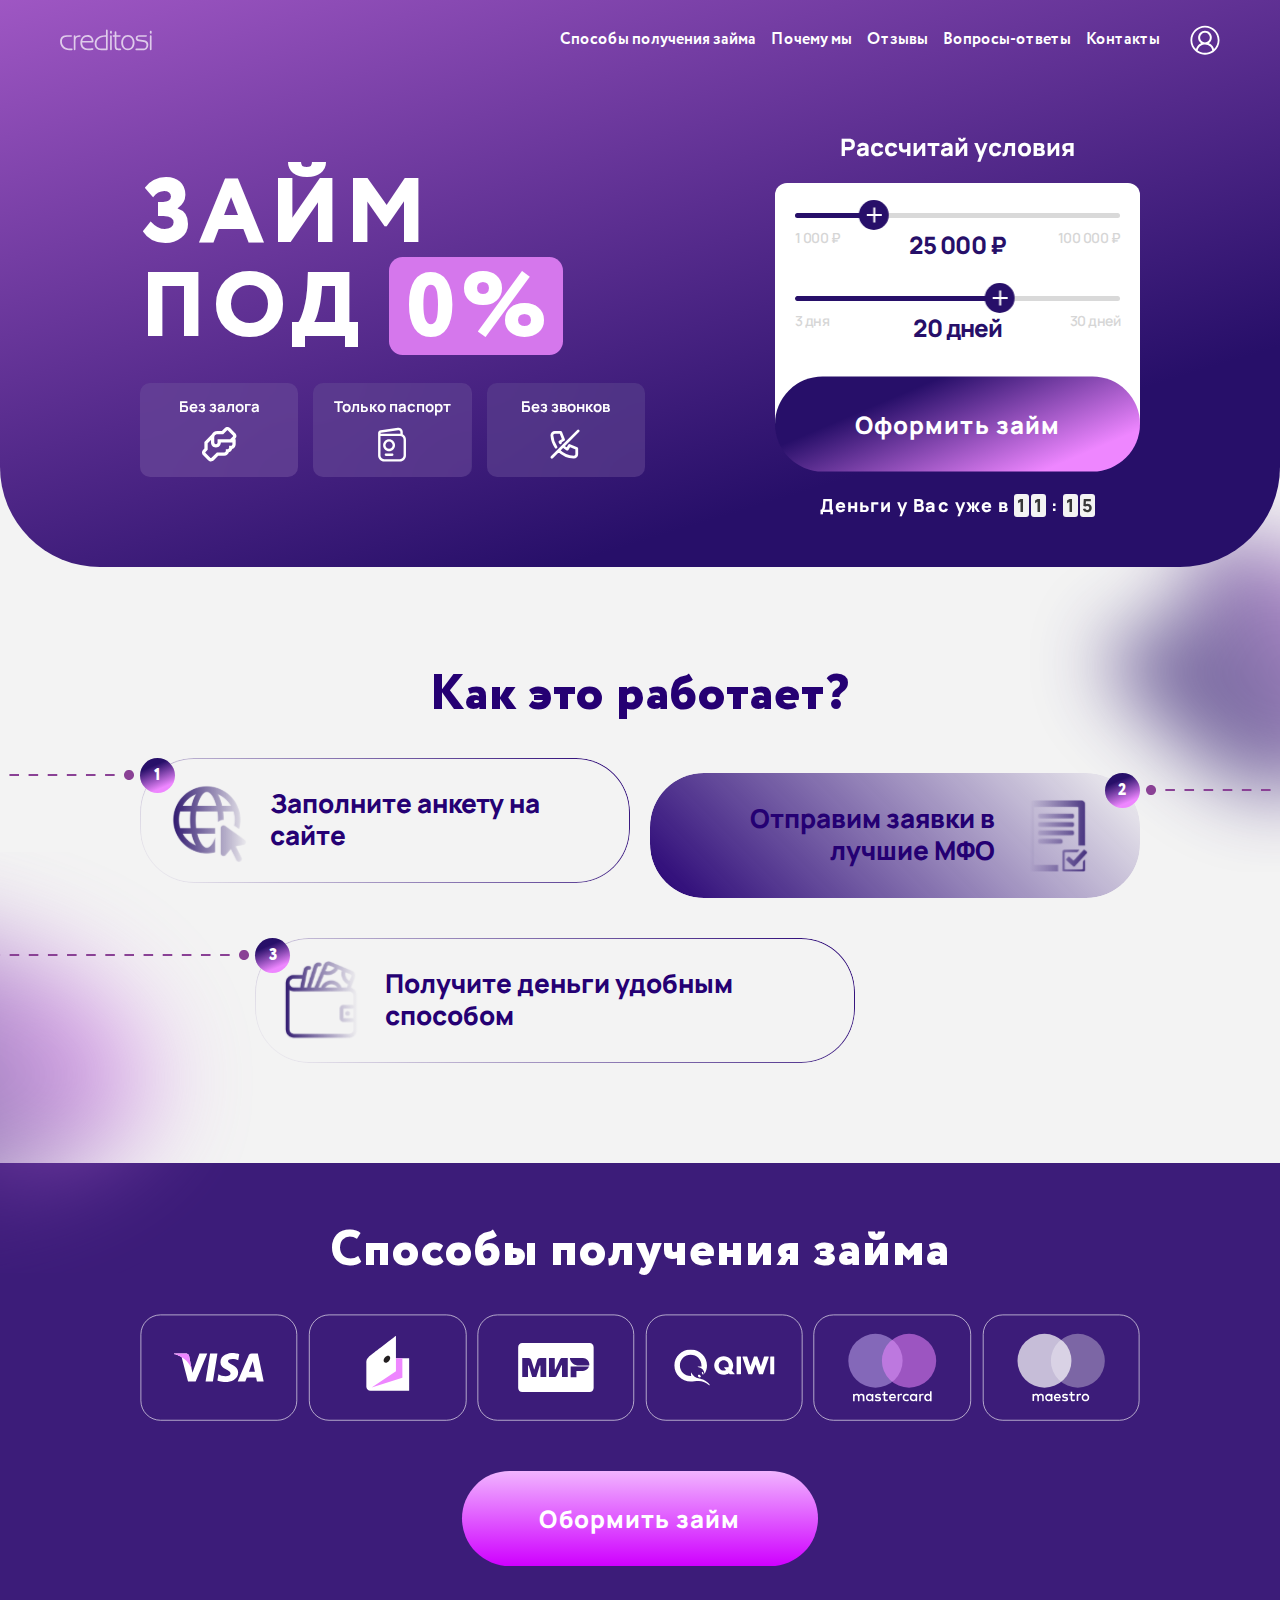
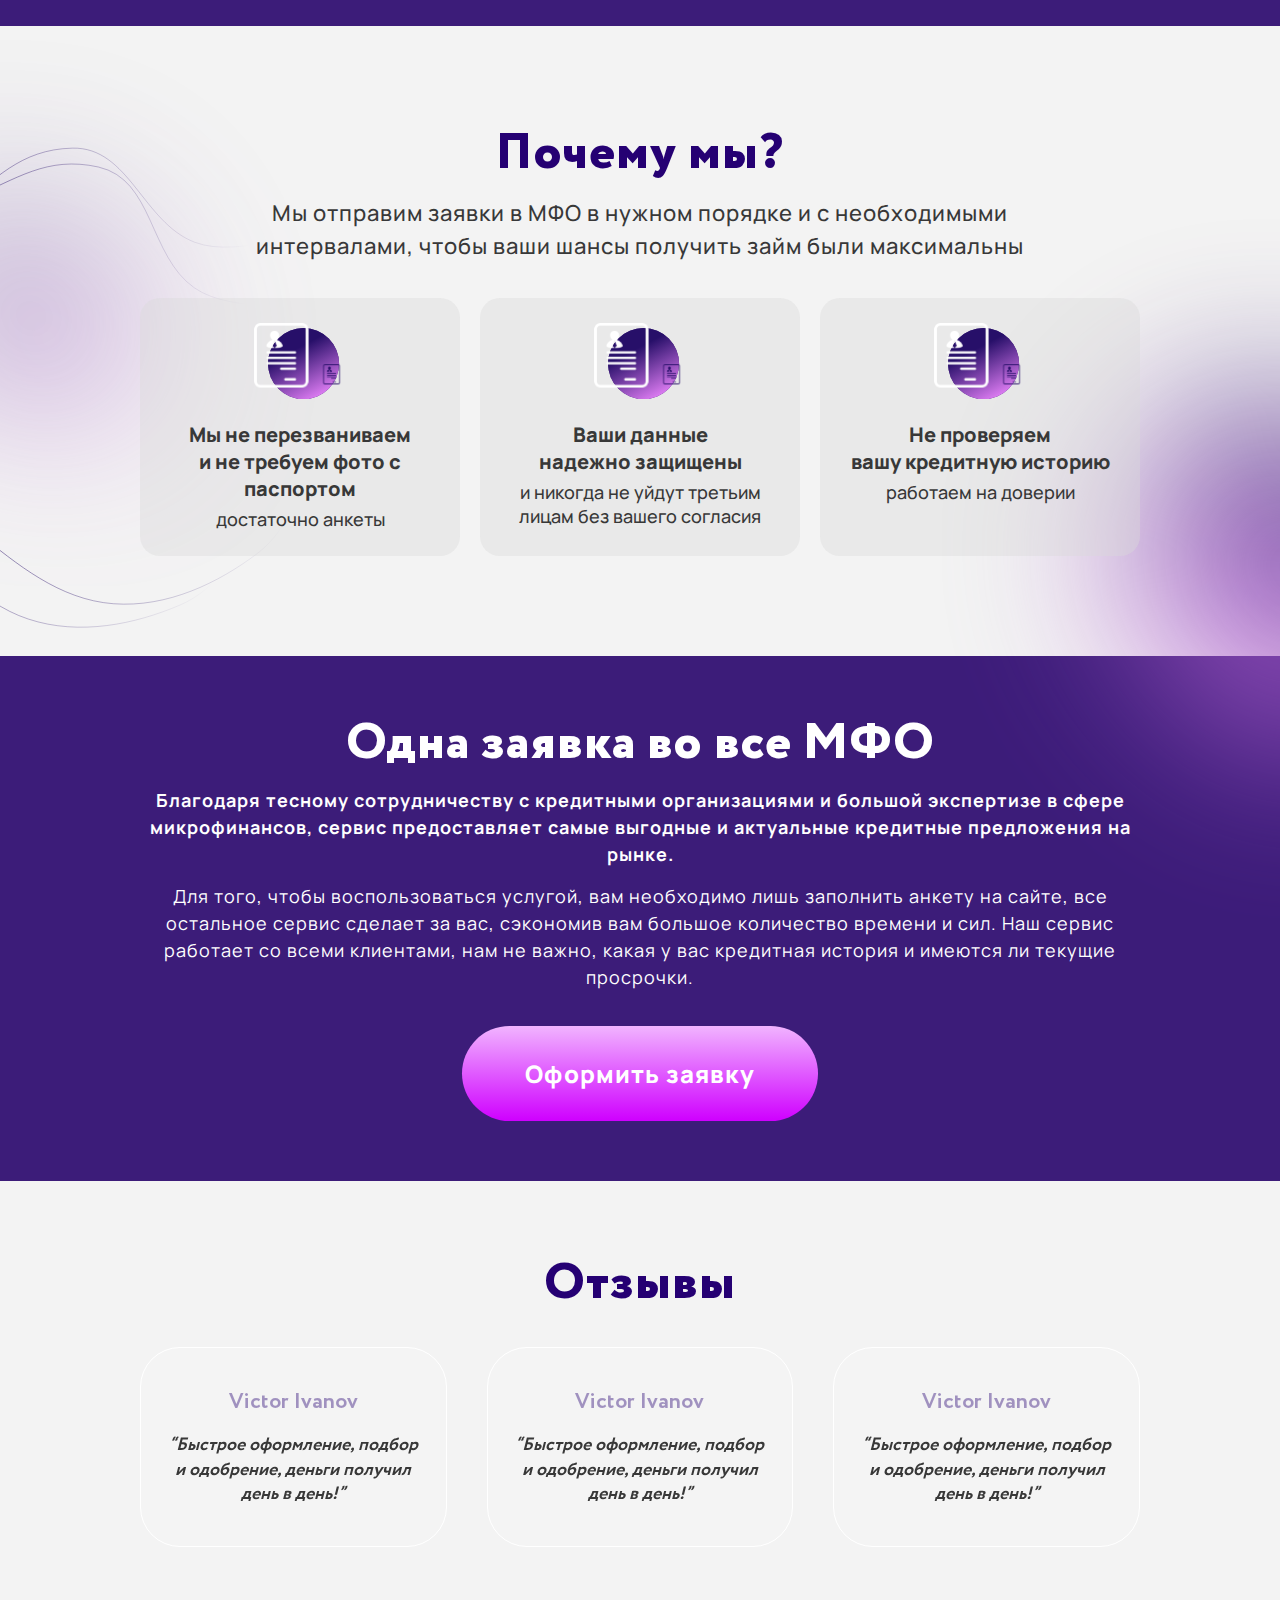
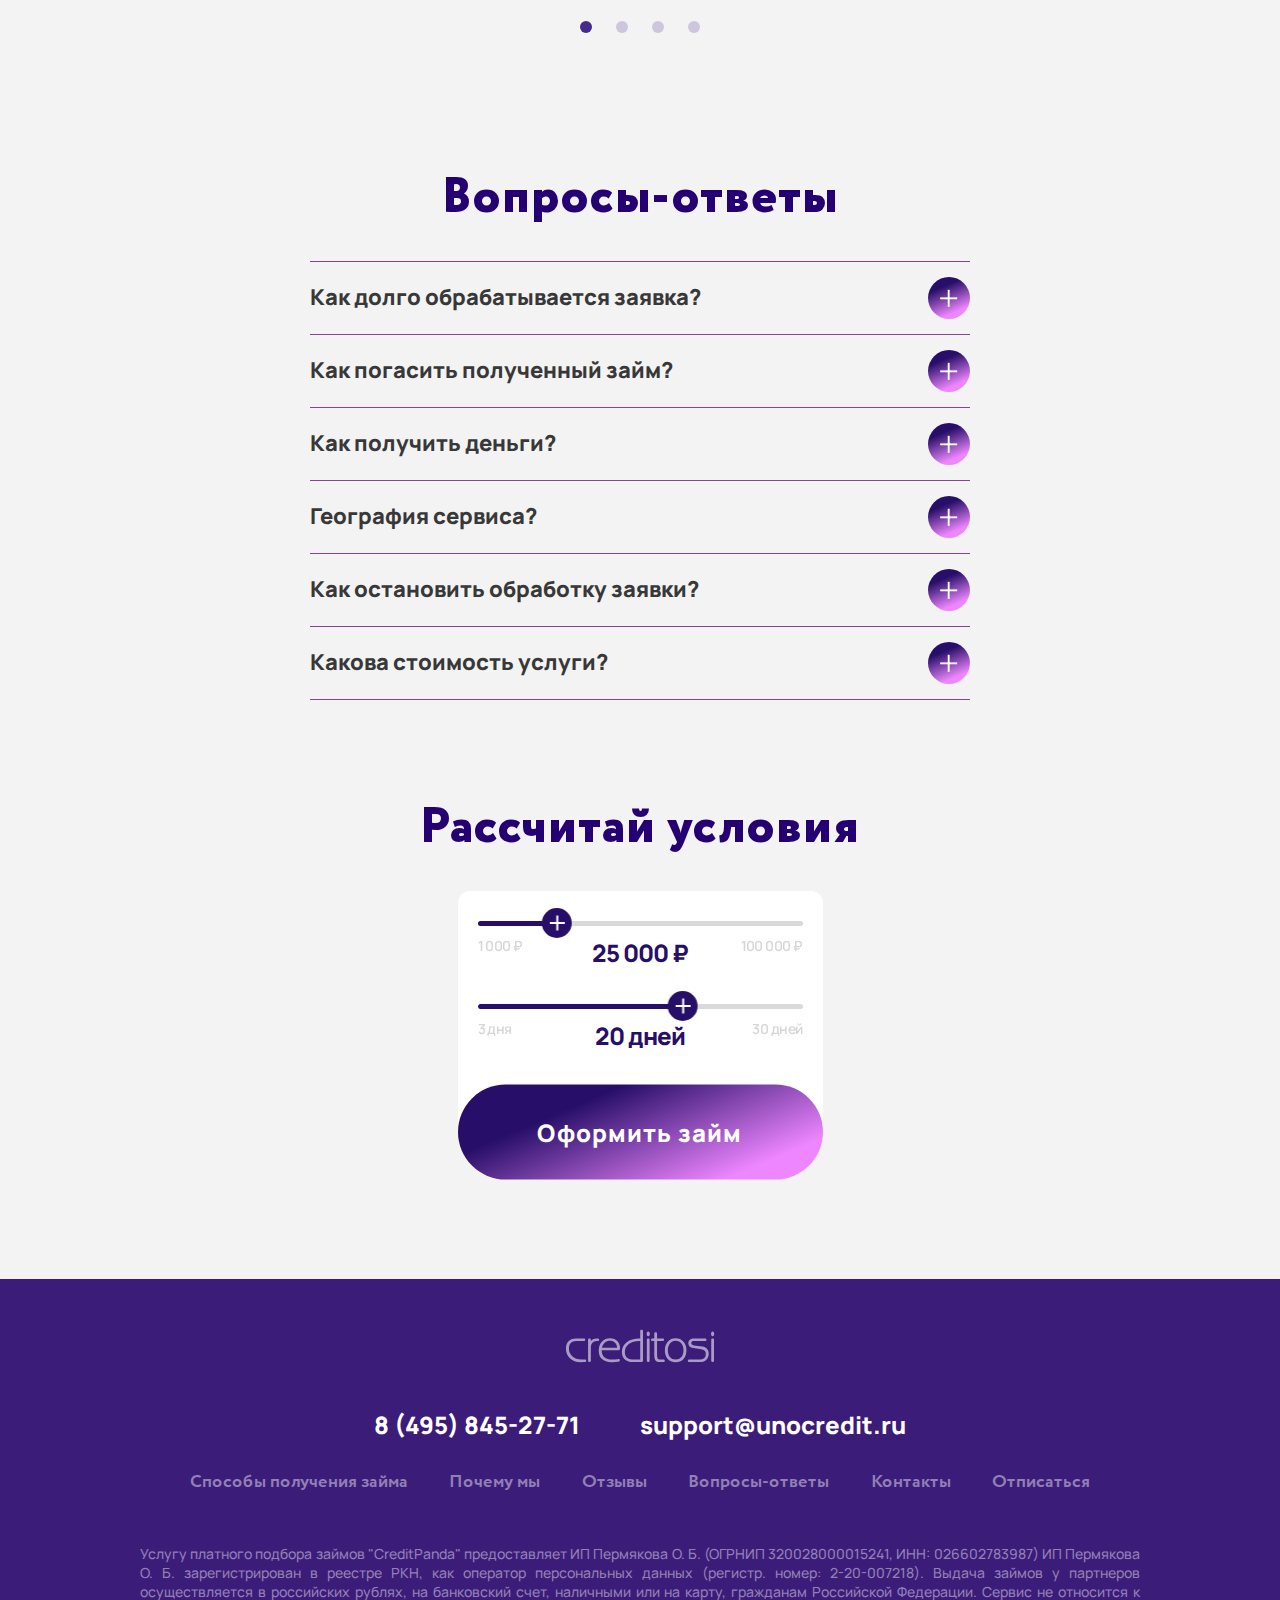
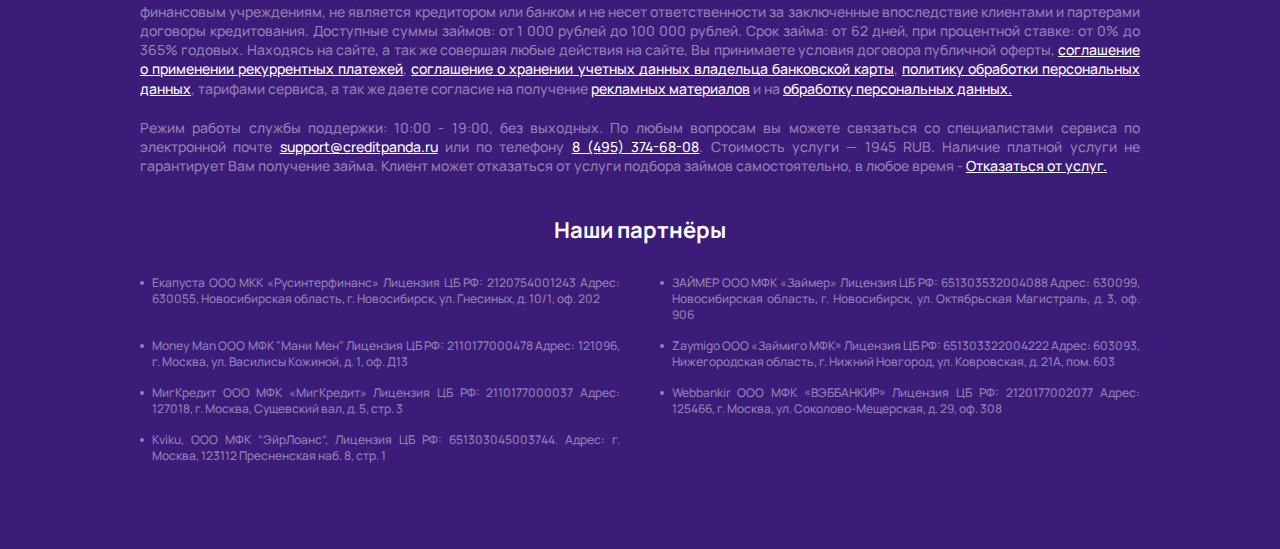
==== commit b110345d: "без фона reviews" ====
--- a/index.html
+++ b/index.html
@@ -1 +1 @@
-<!DOCTYPE html><html lang="ru"><head><meta charset="UTF-8"><meta http-equiv="x-ua-compatible" content="ie=edge"><meta name="viewport" content="width=device-width,initial-scale=1,shrink-to-fit=no"><meta name="robots" content="index, follow"><meta name="google" content="notranslate"><meta name="format-detection" content="telephone=no"><meta name="description" content=""><title>Главная</title><link rel="stylesheet" href="./css/index.min.css"></head><body><div class="wrapper"><header class="header" data-header><div class="header__wrapper"><div class="header__container"><button class="header__toggle-menu" type="button" data-header-menu-toggle></button> <a class="header__logo" href="#"><img src="./images/logo/header-logo.svg" alt="Header Logo"></a><div class="header__menu header-menu" data-header-menu><div class="header-menu__wrapper"><ul class="header-menu__items"><li class="header-menu__item"><span class="header-menu__link" data-anchor="bank-cards">Способы получения займа</span></li><li class="header-menu__item"><span class="header-menu__link" data-anchor="features">Почему мы</span></li><li class="header-menu__item"><span class="header-menu__link" data-anchor="reviews">Отзывы</span></li><li class="header-menu__item"><span class="header-menu__link" data-anchor="questions">Вопросы-ответы</span></li><li class="header-menu__item"><a class="header-menu__link" href="#">Контакты</a></li></ul><a class="header-menu__unsubscribe" href="#">Отписаться</a></div></div><a class="header__sign" href="#"><svg><use href="./images/sprite.svg#signin" xlink:href="./images/sprite.svg#signin"></use></svg></a></div></div><div class="header__overlay" data-header-overlay></div></header><main class="content"><div class="index"><div class="index-main"><div class="container"><div class="index-main__wrapper"><div class="index-main__body"><h1 class="index-main__title">Займ<br>под <span>0%</span></h1><div class="index-main__items"><div class="index-main__item"><span class="index-main__label">Без залога</span><div class="index-main__icon image"><img src="./images/index-main/icon_01.svg" alt="icon"></div></div><div class="index-main__item"><span class="index-main__label">Только паспорт</span><div class="index-main__icon image"><img src="./images/index-main/icon_02.svg" alt="icon"></div></div><div class="index-main__item"><span class="index-main__label">Без звонков</span><div class="index-main__icon image"><img src="./images/index-main/icon_03.svg" alt="icon"></div></div></div></div><div class="index-main__calc calc" data-range-slider><div class="calc__wrapper"><span class="index-main__calc-title"><span>Рассчитай условия</span></span><div class="calc__body"><div class="calc__items"><div class="calc__item"><div class="calc__slider" data-range-slider="sum"></div><span class="calc__tooltip" data-range-slider-tooltip="sum"></span></div><div class="calc__item"><div class="calc__slider" data-range-slider="day"></div><span class="calc__tooltip" data-range-slider-tooltip="date"></span></div></div><div class="calc__data"><div class="calc__row"><span class="calc__data-label">К возврату:</span> <span class="calc__data-value" data-range-slider-sum>30 000 ₽</span></div><div class="calc__row"><span class="calc__data-label">Погасить до:</span> <span class="calc__data-value" data-range-slider-date>14.09.2023</span></div></div><a class="calc__button button button_primary" href="#">Оформить займ</a></div></div><p class="index-main__promise">Деньги у Вас уже в <span>1</span><span>1</span> : <span>1</span><span>5</span></p></div></div></div></div><div class="steps"><div class="container"><div class="steps__wrapper"><h2 class="title">Как это работает?</h2><div class="steps__items"><div class="steps__items-row"><div class="steps__items-col"><div class="steps__item"><div class="steps__decor image"><img src="./images/steps/decor.svg" alt="decor"></div><div class="steps__icon image"><img src="./images/steps/icon_01.svg" alt="icon"></div><span class="steps__label">Заполните анкету на сайте</span></div></div><div class="steps__items-col"><div class="steps__item steps__item_right"><div class="steps__decor image"><img src="./images/steps/decor.svg" alt="decor"></div><div class="steps__icon image"><img src="./images/steps/icon_02.svg" alt="icon"></div><span class="steps__label">Отправим заявки в лучшие МФО</span></div></div></div><div class="steps__item"><div class="steps__decor image"><img src="./images/steps/decor.svg" alt="decor"></div><div class="steps__icon image"><img src="./images/steps/icon_03.svg" alt="icon"></div><span class="steps__label">Получите деньги удобным способом</span></div></div></div></div><div class="steps__bg steps__bg_01 image"><img src="./images/steps/bg_01.svg" alt="bg"></div><div class="steps__bg steps__bg_02 image"><img src="./images/steps/bg_02.svg" alt="bg"></div></div><div class="bank-cards" data-anchor-target="bank-cards"><div class="container"><div class="bank-cards__wrapper"><h2 class="title title_light">Способы получения займа</h2><div class="bank-cards__items"><img src="./images/bank-cards/logo_01.svg" alt="logo"> <img src="./images/bank-cards/logo_02.svg" alt="logo"> <img src="./images/bank-cards/logo_03.svg" alt="logo"> <img src="./images/bank-cards/logo_04.svg" alt="logo"> <img src="./images/bank-cards/logo_05.svg" alt="logo"> <img src="./images/bank-cards/logo_06.svg" alt="logo"></div><a class="bank-cards__link button button_primary button_light" href="#">Обормить займ</a></div></div></div><div class="features" data-anchor-target="features"><div class="container"><div class="features__wrapper"><h2 class="title">Почему мы? <span class="title__sub">Мы отправим заявки в МФО в нужном порядке и с необходимыми интервалами, чтобы ваши шансы получить займ были максимальны</span></h2><div class="features__items"><div class="features__item"><div class="features__icon"><img src="./images/features/icon_01.svg" alt="icon"></div><span class="features__label">Мы не перезваниваем<br>и не требуем фото с паспортом</span><p class="features__info">достаточно анкеты</p></div><div class="features__item"><div class="features__icon"><img src="./images/features/icon_01.svg" alt="icon"></div><span class="features__label">Ваши данные<br>надежно защищены</span><p class="features__info">и никогда не уйдут третьим<br>лицам без вашего согласия</p></div><div class="features__item"><div class="features__icon"><img src="./images/features/icon_01.svg" alt="icon"></div><span class="features__label">Не проверяем<br>вашу кредитную историю</span><p class="features__info">работаем на доверии</p></div></div></div></div><picture class="features__bg"><source srcset="./images/features/bg.svg" type="image/svg+xml" media="(min-width: 768px)"><img src="./images/features/bg_mobile.svg" alt="bg"></picture></div><div class="application"><div class="container"><div class="application__wrapper"><h2 class="application__title title title_light">Одна заявка во все МФО <span class="title__sub title__sub_bold">Благодаря тесному сотрудничеству с кредитными организациями и большой экспертизе в сфере микрофинансов, сервис предоставляет самые выгодные и актуальные кредитные предложения на рынке.</span> <span class="title__sub">Для того, чтобы воспользоваться услугой, вам необходимо лишь заполнить анкету на сайте, все остальное сервис сделает за вас, сэкономив вам большое количество времени и сил. Наш сервис работает со всеми клиентами, нам не важно, какая у вас кредитная история и имеются ли текущие просрочки.</span></h2><a class="application__button button button_primary button_light" href="#">Оформить заявку</a></div></div></div><div class="reviews"><div class="container"><div class="reviews__wrapper"><picture class="reviews__embed"><source srcset="./images/reviews/img_desk.svg" type="image/svg+xml" media="(min-width: 768px)"><img src="./images/reviews/img_mobile.svg" alt="img"></picture><h2 class="title" data-anchor-target="reviews">Отзывы</h2><div class="reviews__slider"><div class="swiper" data-reviews-slider><div class="swiper-wrapper"><div class="swiper-slide"><div class="reviews__slide"><span class="reviews__name">Victor Ivanov</span><p class="reviews__comment">“Быстрое оформление, подбор и одобрение, деньги получил день в день!”</p></div></div><div class="swiper-slide"><div class="reviews__slide"><span class="reviews__name">Victor Ivanov</span><p class="reviews__comment">“Быстрое оформление, подбор и одобрение, деньги получил день в день!”</p></div></div><div class="swiper-slide"><div class="reviews__slide"><span class="reviews__name">Victor Ivanov</span><p class="reviews__comment">“Быстрое оформление, подбор и одобрение, деньги получил день в день!”</p></div></div><div class="swiper-slide"><div class="reviews__slide"><span class="reviews__name">Victor Ivanov</span><p class="reviews__comment">“Быстрое оформление, подбор и одобрение, деньги получил день в день!”</p></div></div><div class="swiper-slide"><div class="reviews__slide"><span class="reviews__name">Victor Ivanov</span><p class="reviews__comment">“Быстрое оформление, подбор и одобрение, деньги получил день в день!”</p></div></div><div class="swiper-slide"><div class="reviews__slide"><span class="reviews__name">Victor Ivanov</span><p class="reviews__comment">“Быстрое оформление, подбор и одобрение, деньги получил день в день!”</p></div></div></div></div><div class="swiper-pagination"></div></div></div></div><picture class="reviews__bg"><source srcset="./images/reviews/bg_desk.svg" type="image/svg+xml" media="(min-width: 576px)"><img src="./images/reviews/bg_mobile.svg" alt="bg"></picture></div><div class="questions" data-anchor-target="questions"><div class="container"><div class="questions__wrapper"><h2 class="title">Вопросы-ответы</h2><div class="questions__ac" data-ac><div class="questions__ac-item" data-ac-item><div class="questions__ac-button" data-ac-button><span>Как долго обрабатывается заявка?</span><div class="questions__icon"><svg><use href="./images/sprite.svg#plus" xlink:href="./images/sprite.svg#plus"></use></svg></div></div><div class="questions__ac-body" data-ac-body style="display: none">Заявка на займ обрабатывается от нескольких секунд до 15 минут в самых редких случаях</div></div><div class="questions__ac-item" data-ac-item><div class="questions__ac-button" data-ac-button><span>Как погасить полученный займ?</span><div class="questions__icon"><svg><use href="./images/sprite.svg#plus" xlink:href="./images/sprite.svg#plus"></use></svg></div></div><div class="questions__ac-body" data-ac-body style="display: none">Заявка на займ обрабатывается от нескольких секунд до 15 минут в самых редких случаях</div></div><div class="questions__ac-item" data-ac-item><div class="questions__ac-button" data-ac-button><span>Как получить деньги?</span><div class="questions__icon"><svg><use href="./images/sprite.svg#plus" xlink:href="./images/sprite.svg#plus"></use></svg></div></div><div class="questions__ac-body" data-ac-body style="display: none">Заявка на займ обрабатывается от нескольких секунд до 15 минут в самых редких случаях</div></div><div class="questions__ac-item" data-ac-item><div class="questions__ac-button" data-ac-button><span>География сервиса?</span><div class="questions__icon"><svg><use href="./images/sprite.svg#plus" xlink:href="./images/sprite.svg#plus"></use></svg></div></div><div class="questions__ac-body" data-ac-body style="display: none">Заявка на займ обрабатывается от нескольких секунд до 15 минут в самых редких случаях</div></div><div class="questions__ac-item" data-ac-item><div class="questions__ac-button" data-ac-button><span>Как остановить обработку заявки?</span><div class="questions__icon"><svg><use href="./images/sprite.svg#plus" xlink:href="./images/sprite.svg#plus"></use></svg></div></div><div class="questions__ac-body" data-ac-body style="display: none">Заявка на займ обрабатывается от нескольких секунд до 15 минут в самых редких случаях</div></div><div class="questions__ac-item" data-ac-item><div class="questions__ac-button" data-ac-button><span>Какова стоимость услуги?</span><div class="questions__icon"><svg><use href="./images/sprite.svg#plus" xlink:href="./images/sprite.svg#plus"></use></svg></div></div><div class="questions__ac-body" data-ac-body style="display: none">Заявка на займ обрабатывается от нескольких секунд до 15 минут в самых редких случаях</div></div></div></div></div></div><div class="index__calc"><div class="container"><h2 class="title">Рассчитай условия</h2><div class="calc" data-range-slider><div class="calc__wrapper"><div class="calc__body"><div class="calc__items"><div class="calc__item"><div class="calc__slider" data-range-slider="sum"></div><span class="calc__tooltip" data-range-slider-tooltip="sum"></span></div><div class="calc__item"><div class="calc__slider" data-range-slider="day"></div><span class="calc__tooltip" data-range-slider-tooltip="date"></span></div></div><div class="calc__data"><div class="calc__row"><span class="calc__data-label">К возврату:</span> <span class="calc__data-value" data-range-slider-sum>30 000 ₽</span></div><div class="calc__row"><span class="calc__data-label">Погасить до:</span> <span class="calc__data-value" data-range-slider-date>14.09.2023</span></div></div><a class="calc__button button button_primary" href="#">Оформить займ</a></div></div></div></div></div></div></main><footer class="footer"><div class="container"><div class="footer__header"><a class="footer__logo" href="#"><img src="./images/logo/footer-logo.svg" alt="logo"></a><div class="footer__contacts"><a class="footer__contact" href="tel:+9999999999">8 (495) 845-27-71</a> <a class="footer__contact" href="mailto:support@unocredit.ru">support@unocredit.ru</a></div><ul class="footer__actions"><li class="footer__action"><span data-anchor="bank-cards">Способы получения займа</span></li><li class="footer__action"><span data-anchor="features">Почему мы</span></li><li class="footer__action"><span data-anchor="reviews">Отзывы</span></li><li class="footer__action"><span data-anchor="questions">Вопросы-ответы</span></li><li class="footer__action"><a href="#">Контакты</a></li><li class="footer__action"><a href="#">Отписаться</a></li></ul></div><div class="footer__info"><p>Услугу платного подбора займов "CreditPanda" предоставляет ИП Пермякова О. Б. (ОГРНИП 320028000015241, ИНН: 026602783987) ИП Пермякова О. Б. зарегистрирован в реестре РКН, как оператор персональных данных (регистр. номер: 2-20-007218). Выдача займов у партнеров осуществляется в российских рублях, на банковский счет, наличными или на карту, гражданам Российской Федерации. Сервис не относится к финансовым учреждениям, не является кредитором или банком и не несет ответственности за заключенные впоследствие клиентами и партерами договоры кредитования. Доступные суммы займов: от 1 000 рублей до 100 000 рублей. Срок займа: от 62 дней, при процентной ставке: от 0% до 365% годовых. Находясь на сайте, а так же совершая любые действия на сайте, Вы принимаете условия договора публичной оферты, <a href="#">соглашение о применении рекуррентных платежей</a>, <a href="#">соглашение о хранении учетных данных владельца банковской карты</a>, <a href="#">политику обработки персональных данных</a>, тарифами сервиса, а так же даете согласие на получение <a href="#">рекламных материалов</a> и на <a href="#">обработку персональных данных.</a></p><p>Режим работы службы поддержки: 10:00 - 19:00, без выходных. По любым вопросам вы можете связаться со специалистами сервиса по электронной почте <a href="mailto:support@creditpanda.ru">support@creditpanda.ru</a> или по телефону <a href="tel:+9999999999">8 (495) 374-68-08</a>. Стоимость услуги — 1945 RUB. Наличие платной услуги не гарантирует Вам получение займа. Клиент может отказаться от услуги подбора займов самостоятельно, в любое время - <a href="#">Отказаться от услуг.</a></p></div><div class="footer__partners"><h4 class="footer__title">Наши партнёры</h4><ul class="footer__partners-list"><li>Екапуста ООО МКК «Русинтерфинанс» Лицензия ЦБ РФ: 2120754001243 Адрес: 630055, Новосибирская область, г. Новосибирск, ул. Гнесиных, д. 10/1, оф. 202</li><li>ЗАЙМЕР ООО МФК «Займер» Лицензия ЦБ РФ: 651303532004088 Адрес: 630099, Новосибирская область, г. Новосибирск, ул. Октябрьская Магистраль, д. 3, оф. 906</li><li>Money Man ООО МФК "Мани Мен" Лицензия ЦБ РФ: 2110177000478 Адрес: 121096, г. Москва, ул. Василисы Кожиной, д. 1, оф. Д13</li><li>Zaymigo ООО «Займиго МФК» Лицензия ЦБ РФ: 651303322004222 Адрес: 603093, Нижегородская область, г. Нижний Новгород, ул. Ковровская, д. 21А, пом. 603</li><li>МигКредит ООО МФК «МигКредит» Лицензия ЦБ РФ: 2110177000037 Адрес: 127018, г. Москва, Сущевский вал, д. 5, стр. 3</li><li>Webbankir ООО МФК «ВЭББАНКИР» Лицензия ЦБ РФ: 2120177002077 Адрес: 125466, г. Москва, ул. Соколово-Мещерская, д. 29, оф. 308</li><li>Kviku, ООО МФК “ЭйрЛоанс”, Лицензия ЦБ РФ: 651303045003744. Адрес: г. Москва, 123112 Пресненская наб. 8, стр. 1</li></ul></div></div></footer></div><script src="./js/index.js"></script></body></html>+<!DOCTYPE html><html lang="ru"><head><meta charset="UTF-8"><meta http-equiv="x-ua-compatible" content="ie=edge"><meta name="viewport" content="width=device-width,initial-scale=1,shrink-to-fit=no"><meta name="robots" content="index, follow"><meta name="google" content="notranslate"><meta name="format-detection" content="telephone=no"><meta name="description" content=""><title>Главная</title><link rel="stylesheet" href="./css/index.min.css"></head><body><div class="wrapper"><header class="header" data-header><div class="header__wrapper"><div class="header__container"><button class="header__toggle-menu" type="button" data-header-menu-toggle></button> <a class="header__logo" href="#"><img src="./images/logo/header-logo.svg" alt="Header Logo"></a><div class="header__menu header-menu" data-header-menu><div class="header-menu__wrapper"><ul class="header-menu__items"><li class="header-menu__item"><span class="header-menu__link" data-anchor="bank-cards">Способы получения займа</span></li><li class="header-menu__item"><span class="header-menu__link" data-anchor="features">Почему мы</span></li><li class="header-menu__item"><span class="header-menu__link" data-anchor="reviews">Отзывы</span></li><li class="header-menu__item"><span class="header-menu__link" data-anchor="questions">Вопросы-ответы</span></li><li class="header-menu__item"><a class="header-menu__link" href="#">Контакты</a></li></ul><a class="header-menu__unsubscribe" href="#">Отписаться</a></div></div><a class="header__sign" href="#"><svg><use href="./images/sprite.svg#signin" xlink:href="./images/sprite.svg#signin"></use></svg></a></div></div><div class="header__overlay" data-header-overlay></div></header><main class="content"><div class="index"><div class="index-main"><div class="container"><div class="index-main__wrapper"><div class="index-main__body"><h1 class="index-main__title">Займ<br>под <span>0%</span></h1><div class="index-main__items"><div class="index-main__item"><span class="index-main__label">Без залога</span><div class="index-main__icon image"><img src="./images/index-main/icon_01.svg" alt="icon"></div></div><div class="index-main__item"><span class="index-main__label">Только паспорт</span><div class="index-main__icon image"><img src="./images/index-main/icon_02.svg" alt="icon"></div></div><div class="index-main__item"><span class="index-main__label">Без звонков</span><div class="index-main__icon image"><img src="./images/index-main/icon_03.svg" alt="icon"></div></div></div></div><div class="index-main__calc calc" data-range-slider><div class="calc__wrapper"><span class="index-main__calc-title"><span>Рассчитай условия</span></span><div class="calc__body"><div class="calc__items"><div class="calc__item"><div class="calc__slider" data-range-slider="sum"></div><span class="calc__tooltip" data-range-slider-tooltip="sum"></span></div><div class="calc__item"><div class="calc__slider" data-range-slider="day"></div><span class="calc__tooltip" data-range-slider-tooltip="date"></span></div></div><div class="calc__data"><div class="calc__row"><span class="calc__data-label">К возврату:</span> <span class="calc__data-value" data-range-slider-sum>30 000 ₽</span></div><div class="calc__row"><span class="calc__data-label">Погасить до:</span> <span class="calc__data-value" data-range-slider-date>14.09.2023</span></div></div><a class="calc__button button button_primary" href="#">Оформить займ</a></div></div><p class="index-main__promise">Деньги у Вас уже в <span>1</span><span>1</span> : <span>1</span><span>5</span></p></div></div></div></div><div class="steps"><div class="container"><div class="steps__wrapper"><h2 class="title">Как это работает?</h2><div class="steps__items"><div class="steps__items-row"><div class="steps__items-col"><div class="steps__item"><div class="steps__decor image"><img src="./images/steps/decor.svg" alt="decor"></div><div class="steps__icon image"><img src="./images/steps/icon_01.svg" alt="icon"></div><span class="steps__label">Заполните анкету на сайте</span></div></div><div class="steps__items-col"><div class="steps__item steps__item_right"><div class="steps__decor image"><img src="./images/steps/decor.svg" alt="decor"></div><div class="steps__icon image"><img src="./images/steps/icon_02.svg" alt="icon"></div><span class="steps__label">Отправим заявки в лучшие МФО</span></div></div></div><div class="steps__item"><div class="steps__decor image"><img src="./images/steps/decor.svg" alt="decor"></div><div class="steps__icon image"><img src="./images/steps/icon_03.svg" alt="icon"></div><span class="steps__label">Получите деньги удобным способом</span></div></div></div></div><div class="steps__bg steps__bg_01 image"><img src="./images/steps/bg_01.svg" alt="bg"></div><div class="steps__bg steps__bg_02 image"><img src="./images/steps/bg_02.svg" alt="bg"></div></div><div class="bank-cards" data-anchor-target="bank-cards"><div class="container"><div class="bank-cards__wrapper"><h2 class="title title_light">Способы получения займа</h2><div class="bank-cards__items"><img src="./images/bank-cards/logo_01.svg" alt="logo"> <img src="./images/bank-cards/logo_02.svg" alt="logo"> <img src="./images/bank-cards/logo_03.svg" alt="logo"> <img src="./images/bank-cards/logo_04.svg" alt="logo"> <img src="./images/bank-cards/logo_05.svg" alt="logo"> <img src="./images/bank-cards/logo_06.svg" alt="logo"></div><a class="bank-cards__link button button_primary button_light" href="#">Обормить займ</a></div></div></div><div class="features" data-anchor-target="features"><div class="container"><div class="features__wrapper"><h2 class="title">Почему мы? <span class="title__sub">Мы отправим заявки в МФО в нужном порядке и с необходимыми интервалами, чтобы ваши шансы получить займ были максимальны</span></h2><div class="features__items"><div class="features__item"><div class="features__icon"><img src="./images/features/icon_01.svg" alt="icon"></div><span class="features__label">Мы не перезваниваем<br>и не требуем фото с паспортом</span><p class="features__info">достаточно анкеты</p></div><div class="features__item"><div class="features__icon"><img src="./images/features/icon_01.svg" alt="icon"></div><span class="features__label">Ваши данные<br>надежно защищены</span><p class="features__info">и никогда не уйдут третьим<br>лицам без вашего согласия</p></div><div class="features__item"><div class="features__icon"><img src="./images/features/icon_01.svg" alt="icon"></div><span class="features__label">Не проверяем<br>вашу кредитную историю</span><p class="features__info">работаем на доверии</p></div></div></div></div><picture class="features__bg"><source srcset="./images/features/bg.svg" type="image/svg+xml" media="(min-width: 768px)"><img src="./images/features/bg_mobile.svg" alt="bg"></picture></div><div class="application"><div class="container"><div class="application__wrapper"><h2 class="application__title title title_light">Одна заявка во все МФО <span class="title__sub title__sub_bold">Благодаря тесному сотрудничеству с кредитными организациями и большой экспертизе в сфере микрофинансов, сервис предоставляет самые выгодные и актуальные кредитные предложения на рынке.</span> <span class="title__sub">Для того, чтобы воспользоваться услугой, вам необходимо лишь заполнить анкету на сайте, все остальное сервис сделает за вас, сэкономив вам большое количество времени и сил. Наш сервис работает со всеми клиентами, нам не важно, какая у вас кредитная история и имеются ли текущие просрочки.</span></h2><a class="application__button button button_primary button_light" href="#">Оформить заявку</a></div></div></div><div class="reviews"><div class="container"><div class="reviews__wrapper"><h2 class="title" data-anchor-target="reviews">Отзывы</h2><div class="reviews__slider"><div class="swiper" data-reviews-slider><div class="swiper-wrapper"><div class="swiper-slide"><div class="reviews__slide"><span class="reviews__name">Victor Ivanov</span><p class="reviews__comment">“Быстрое оформление, подбор и одобрение, деньги получил день в день!”</p></div></div><div class="swiper-slide"><div class="reviews__slide"><span class="reviews__name">Victor Ivanov</span><p class="reviews__comment">“Быстрое оформление, подбор и одобрение, деньги получил день в день!”</p></div></div><div class="swiper-slide"><div class="reviews__slide"><span class="reviews__name">Victor Ivanov</span><p class="reviews__comment">“Быстрое оформление, подбор и одобрение, деньги получил день в день!”</p></div></div><div class="swiper-slide"><div class="reviews__slide"><span class="reviews__name">Victor Ivanov</span><p class="reviews__comment">“Быстрое оформление, подбор и одобрение, деньги получил день в день!”</p></div></div><div class="swiper-slide"><div class="reviews__slide"><span class="reviews__name">Victor Ivanov</span><p class="reviews__comment">“Быстрое оформление, подбор и одобрение, деньги получил день в день!”</p></div></div><div class="swiper-slide"><div class="reviews__slide"><span class="reviews__name">Victor Ivanov</span><p class="reviews__comment">“Быстрое оформление, подбор и одобрение, деньги получил день в день!”</p></div></div></div></div><div class="swiper-pagination"></div></div></div></div></div><div class="questions" data-anchor-target="questions"><div class="container"><div class="questions__wrapper"><h2 class="title">Вопросы-ответы</h2><div class="questions__ac" data-ac><div class="questions__ac-item" data-ac-item><div class="questions__ac-button" data-ac-button><span>Как долго обрабатывается заявка?</span><div class="questions__icon"><svg><use href="./images/sprite.svg#plus" xlink:href="./images/sprite.svg#plus"></use></svg></div></div><div class="questions__ac-body" data-ac-body style="display: none">Заявка на займ обрабатывается от нескольких секунд до 15 минут в самых редких случаях</div></div><div class="questions__ac-item" data-ac-item><div class="questions__ac-button" data-ac-button><span>Как погасить полученный займ?</span><div class="questions__icon"><svg><use href="./images/sprite.svg#plus" xlink:href="./images/sprite.svg#plus"></use></svg></div></div><div class="questions__ac-body" data-ac-body style="display: none">Заявка на займ обрабатывается от нескольких секунд до 15 минут в самых редких случаях</div></div><div class="questions__ac-item" data-ac-item><div class="questions__ac-button" data-ac-button><span>Как получить деньги?</span><div class="questions__icon"><svg><use href="./images/sprite.svg#plus" xlink:href="./images/sprite.svg#plus"></use></svg></div></div><div class="questions__ac-body" data-ac-body style="display: none">Заявка на займ обрабатывается от нескольких секунд до 15 минут в самых редких случаях</div></div><div class="questions__ac-item" data-ac-item><div class="questions__ac-button" data-ac-button><span>География сервиса?</span><div class="questions__icon"><svg><use href="./images/sprite.svg#plus" xlink:href="./images/sprite.svg#plus"></use></svg></div></div><div class="questions__ac-body" data-ac-body style="display: none">Заявка на займ обрабатывается от нескольких секунд до 15 минут в самых редких случаях</div></div><div class="questions__ac-item" data-ac-item><div class="questions__ac-button" data-ac-button><span>Как остановить обработку заявки?</span><div class="questions__icon"><svg><use href="./images/sprite.svg#plus" xlink:href="./images/sprite.svg#plus"></use></svg></div></div><div class="questions__ac-body" data-ac-body style="display: none">Заявка на займ обрабатывается от нескольких секунд до 15 минут в самых редких случаях</div></div><div class="questions__ac-item" data-ac-item><div class="questions__ac-button" data-ac-button><span>Какова стоимость услуги?</span><div class="questions__icon"><svg><use href="./images/sprite.svg#plus" xlink:href="./images/sprite.svg#plus"></use></svg></div></div><div class="questions__ac-body" data-ac-body style="display: none">Заявка на займ обрабатывается от нескольких секунд до 15 минут в самых редких случаях</div></div></div></div></div></div><div class="index__calc"><div class="container"><h2 class="title">Рассчитай условия</h2><div class="calc" data-range-slider><div class="calc__wrapper"><div class="calc__body"><div class="calc__items"><div class="calc__item"><div class="calc__slider" data-range-slider="sum"></div><span class="calc__tooltip" data-range-slider-tooltip="sum"></span></div><div class="calc__item"><div class="calc__slider" data-range-slider="day"></div><span class="calc__tooltip" data-range-slider-tooltip="date"></span></div></div><div class="calc__data"><div class="calc__row"><span class="calc__data-label">К возврату:</span> <span class="calc__data-value" data-range-slider-sum>30 000 ₽</span></div><div class="calc__row"><span class="calc__data-label">Погасить до:</span> <span class="calc__data-value" data-range-slider-date>14.09.2023</span></div></div><a class="calc__button button button_primary" href="#">Оформить займ</a></div></div></div></div></div></div></main><footer class="footer"><div class="container"><div class="footer__header"><a class="footer__logo" href="#"><img src="./images/logo/footer-logo.svg" alt="logo"></a><div class="footer__contacts"><a class="footer__contact" href="tel:+9999999999">8 (495) 845-27-71</a> <a class="footer__contact" href="mailto:support@unocredit.ru">support@unocredit.ru</a></div><ul class="footer__actions"><li class="footer__action"><span data-anchor="bank-cards">Способы получения займа</span></li><li class="footer__action"><span data-anchor="features">Почему мы</span></li><li class="footer__action"><span data-anchor="reviews">Отзывы</span></li><li class="footer__action"><span data-anchor="questions">Вопросы-ответы</span></li><li class="footer__action"><a href="#">Контакты</a></li><li class="footer__action"><a href="#">Отписаться</a></li></ul></div><div class="footer__info"><p>Услугу платного подбора займов "CreditPanda" предоставляет ИП Пермякова О. Б. (ОГРНИП 320028000015241, ИНН: 026602783987) ИП Пермякова О. Б. зарегистрирован в реестре РКН, как оператор персональных данных (регистр. номер: 2-20-007218). Выдача займов у партнеров осуществляется в российских рублях, на банковский счет, наличными или на карту, гражданам Российской Федерации. Сервис не относится к финансовым учреждениям, не является кредитором или банком и не несет ответственности за заключенные впоследствие клиентами и партерами договоры кредитования. Доступные суммы займов: от 1 000 рублей до 100 000 рублей. Срок займа: от 62 дней, при процентной ставке: от 0% до 365% годовых. Находясь на сайте, а так же совершая любые действия на сайте, Вы принимаете условия договора публичной оферты, <a href="#">соглашение о применении рекуррентных платежей</a>, <a href="#">соглашение о хранении учетных данных владельца банковской карты</a>, <a href="#">политику обработки персональных данных</a>, тарифами сервиса, а так же даете согласие на получение <a href="#">рекламных материалов</a> и на <a href="#">обработку персональных данных.</a></p><p>Режим работы службы поддержки: 10:00 - 19:00, без выходных. По любым вопросам вы можете связаться со специалистами сервиса по электронной почте <a href="mailto:support@creditpanda.ru">support@creditpanda.ru</a> или по телефону <a href="tel:+9999999999">8 (495) 374-68-08</a>. Стоимость услуги — 1945 RUB. Наличие платной услуги не гарантирует Вам получение займа. Клиент может отказаться от услуги подбора займов самостоятельно, в любое время - <a href="#">Отказаться от услуг.</a></p></div><div class="footer__partners"><h4 class="footer__title">Наши партнёры</h4><ul class="footer__partners-list"><li>Екапуста ООО МКК «Русинтерфинанс» Лицензия ЦБ РФ: 2120754001243 Адрес: 630055, Новосибирская область, г. Новосибирск, ул. Гнесиных, д. 10/1, оф. 202</li><li>ЗАЙМЕР ООО МФК «Займер» Лицензия ЦБ РФ: 651303532004088 Адрес: 630099, Новосибирская область, г. Новосибирск, ул. Октябрьская Магистраль, д. 3, оф. 906</li><li>Money Man ООО МФК "Мани Мен" Лицензия ЦБ РФ: 2110177000478 Адрес: 121096, г. Москва, ул. Василисы Кожиной, д. 1, оф. Д13</li><li>Zaymigo ООО «Займиго МФК» Лицензия ЦБ РФ: 651303322004222 Адрес: 603093, Нижегородская область, г. Нижний Новгород, ул. Ковровская, д. 21А, пом. 603</li><li>МигКредит ООО МФК «МигКредит» Лицензия ЦБ РФ: 2110177000037 Адрес: 127018, г. Москва, Сущевский вал, д. 5, стр. 3</li><li>Webbankir ООО МФК «ВЭББАНКИР» Лицензия ЦБ РФ: 2120177002077 Адрес: 125466, г. Москва, ул. Соколово-Мещерская, д. 29, оф. 308</li><li>Kviku, ООО МФК “ЭйрЛоанс”, Лицензия ЦБ РФ: 651303045003744. Адрес: г. Москва, 123112 Пресненская наб. 8, стр. 1</li></ul></div></div></footer></div><script src="./js/index.js"></script></body></html>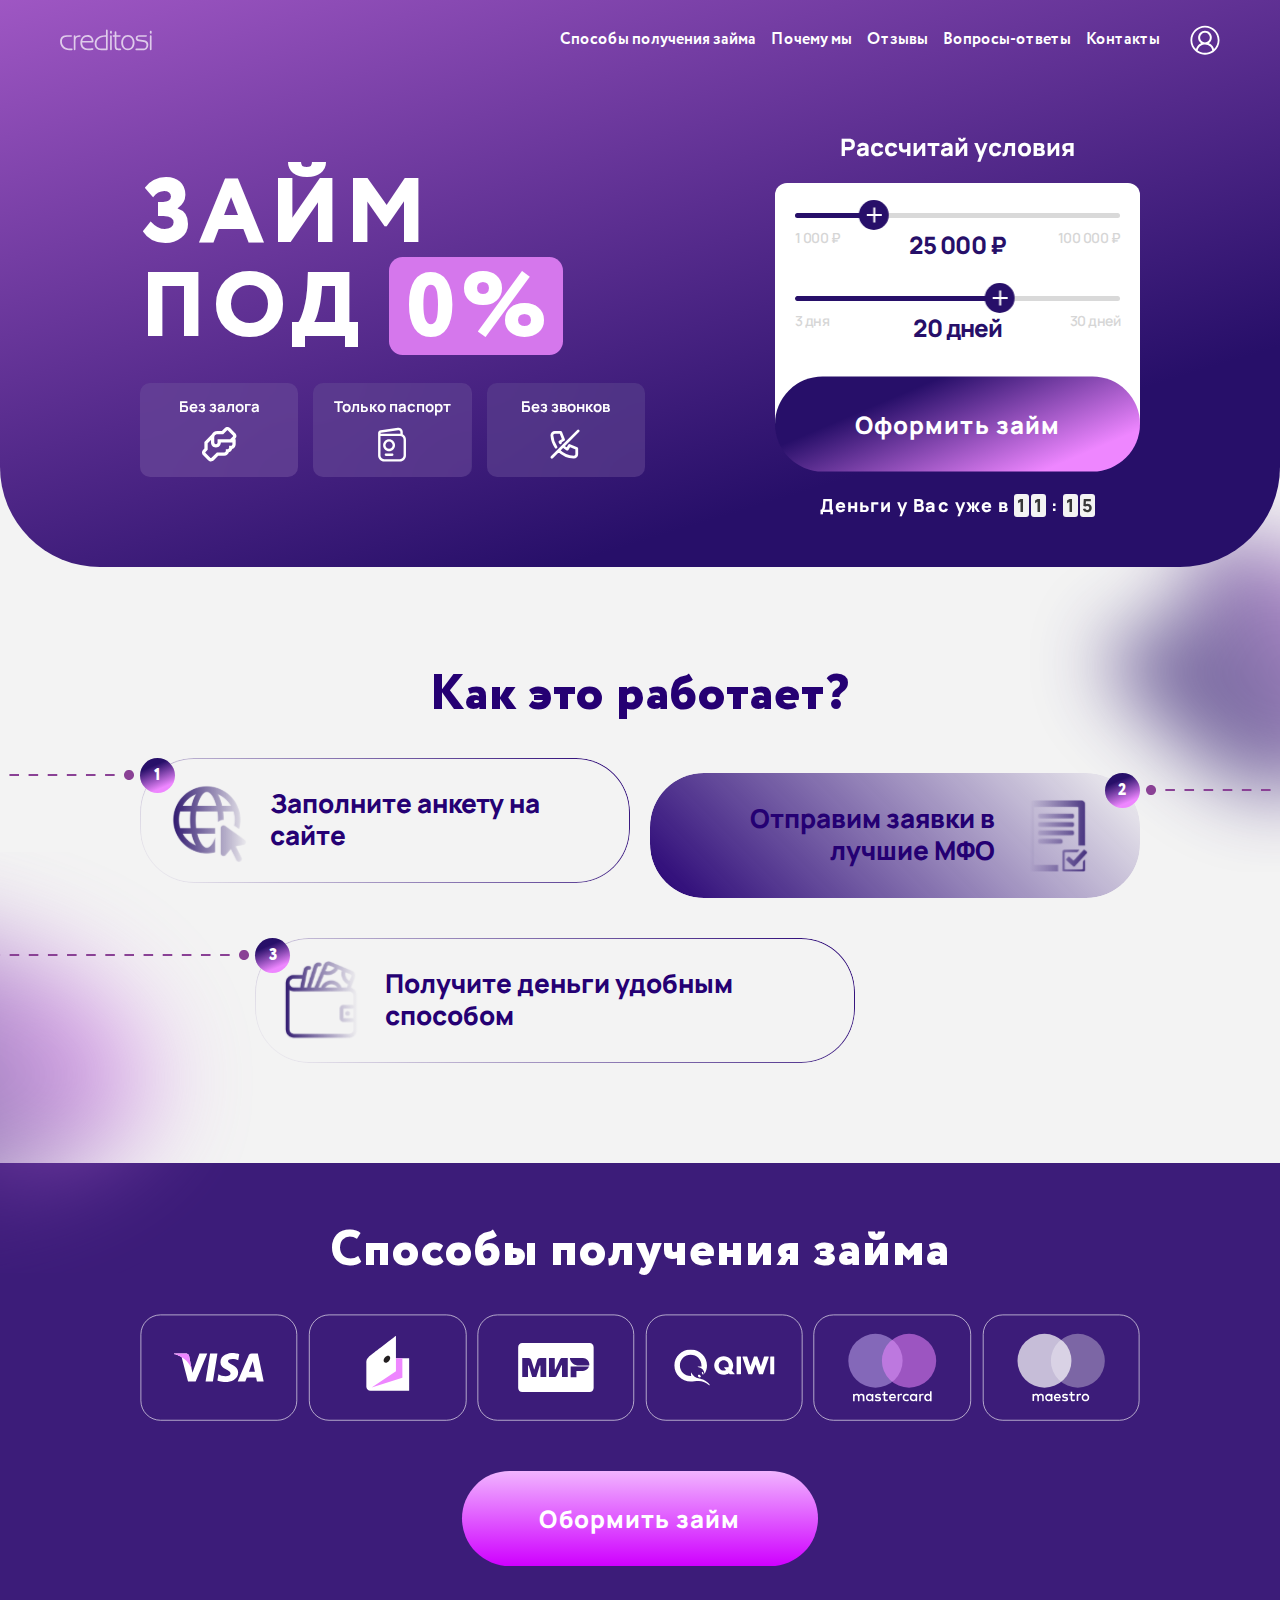
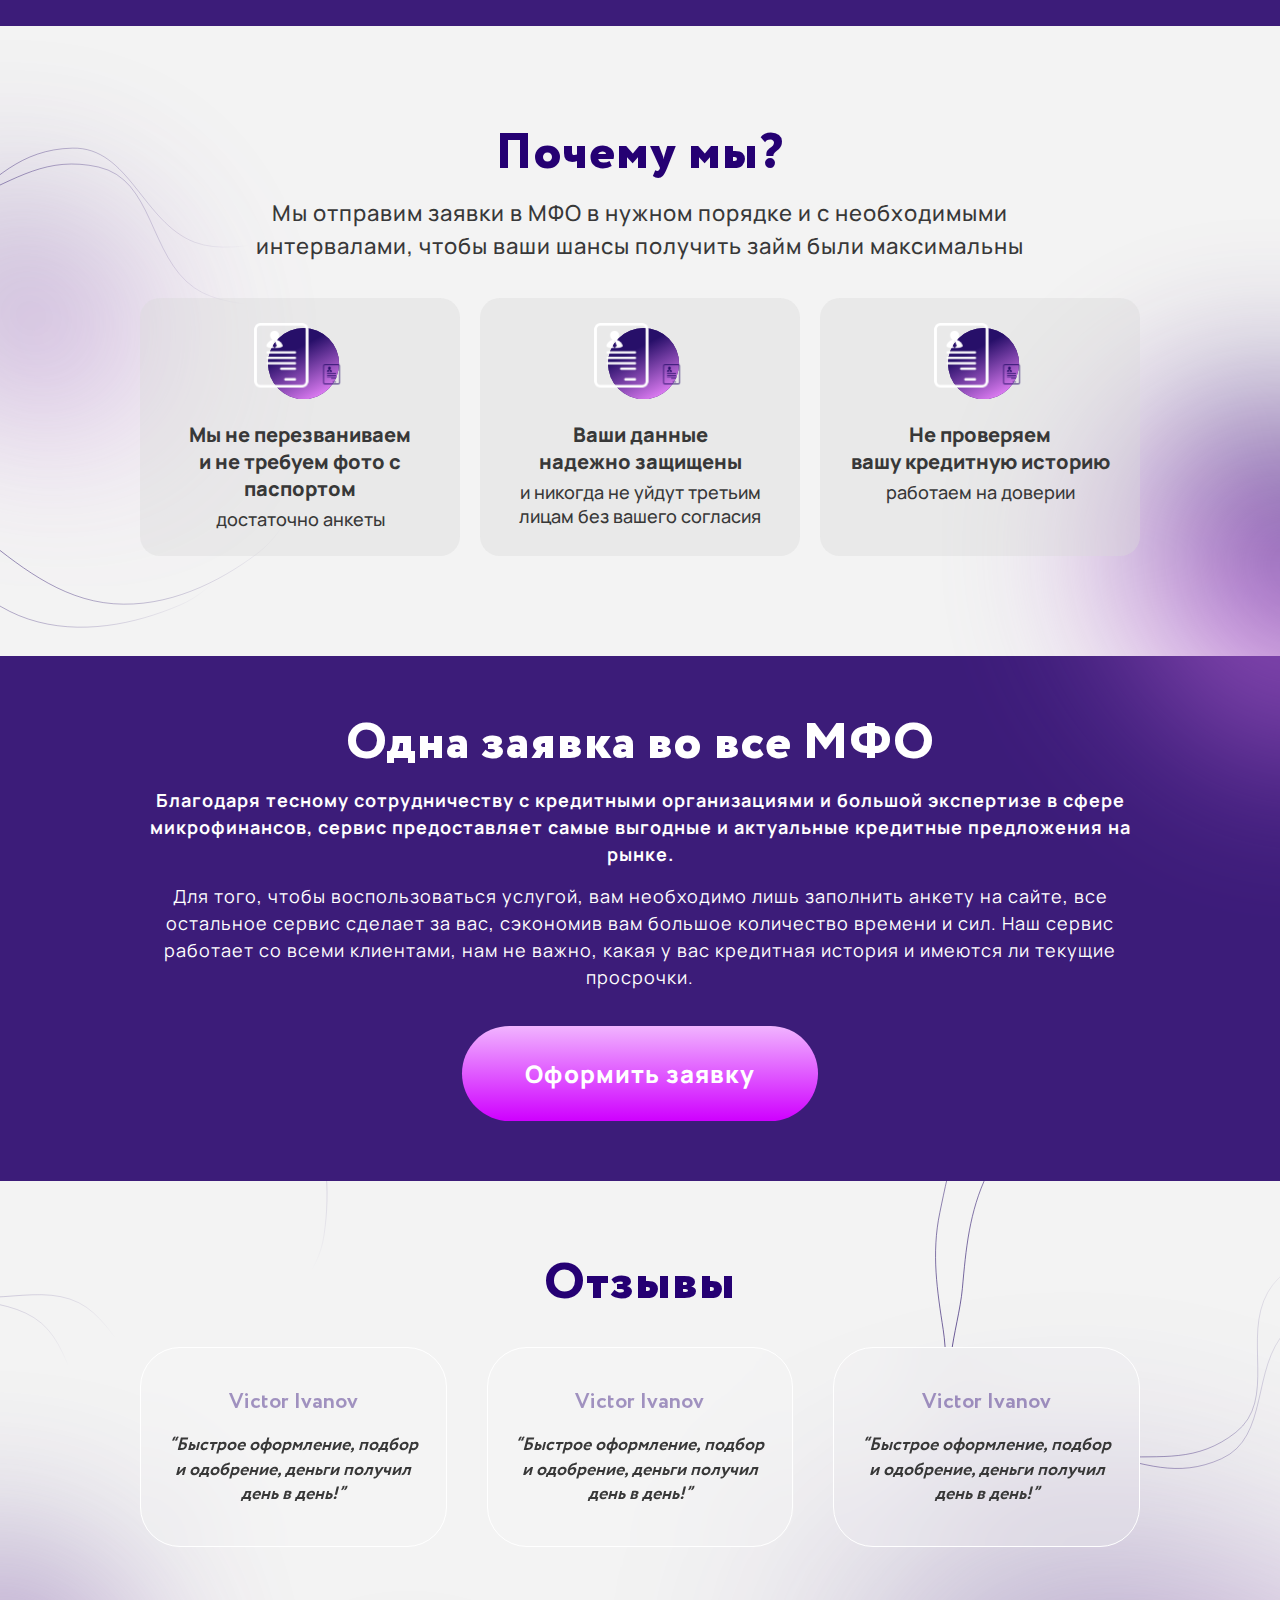
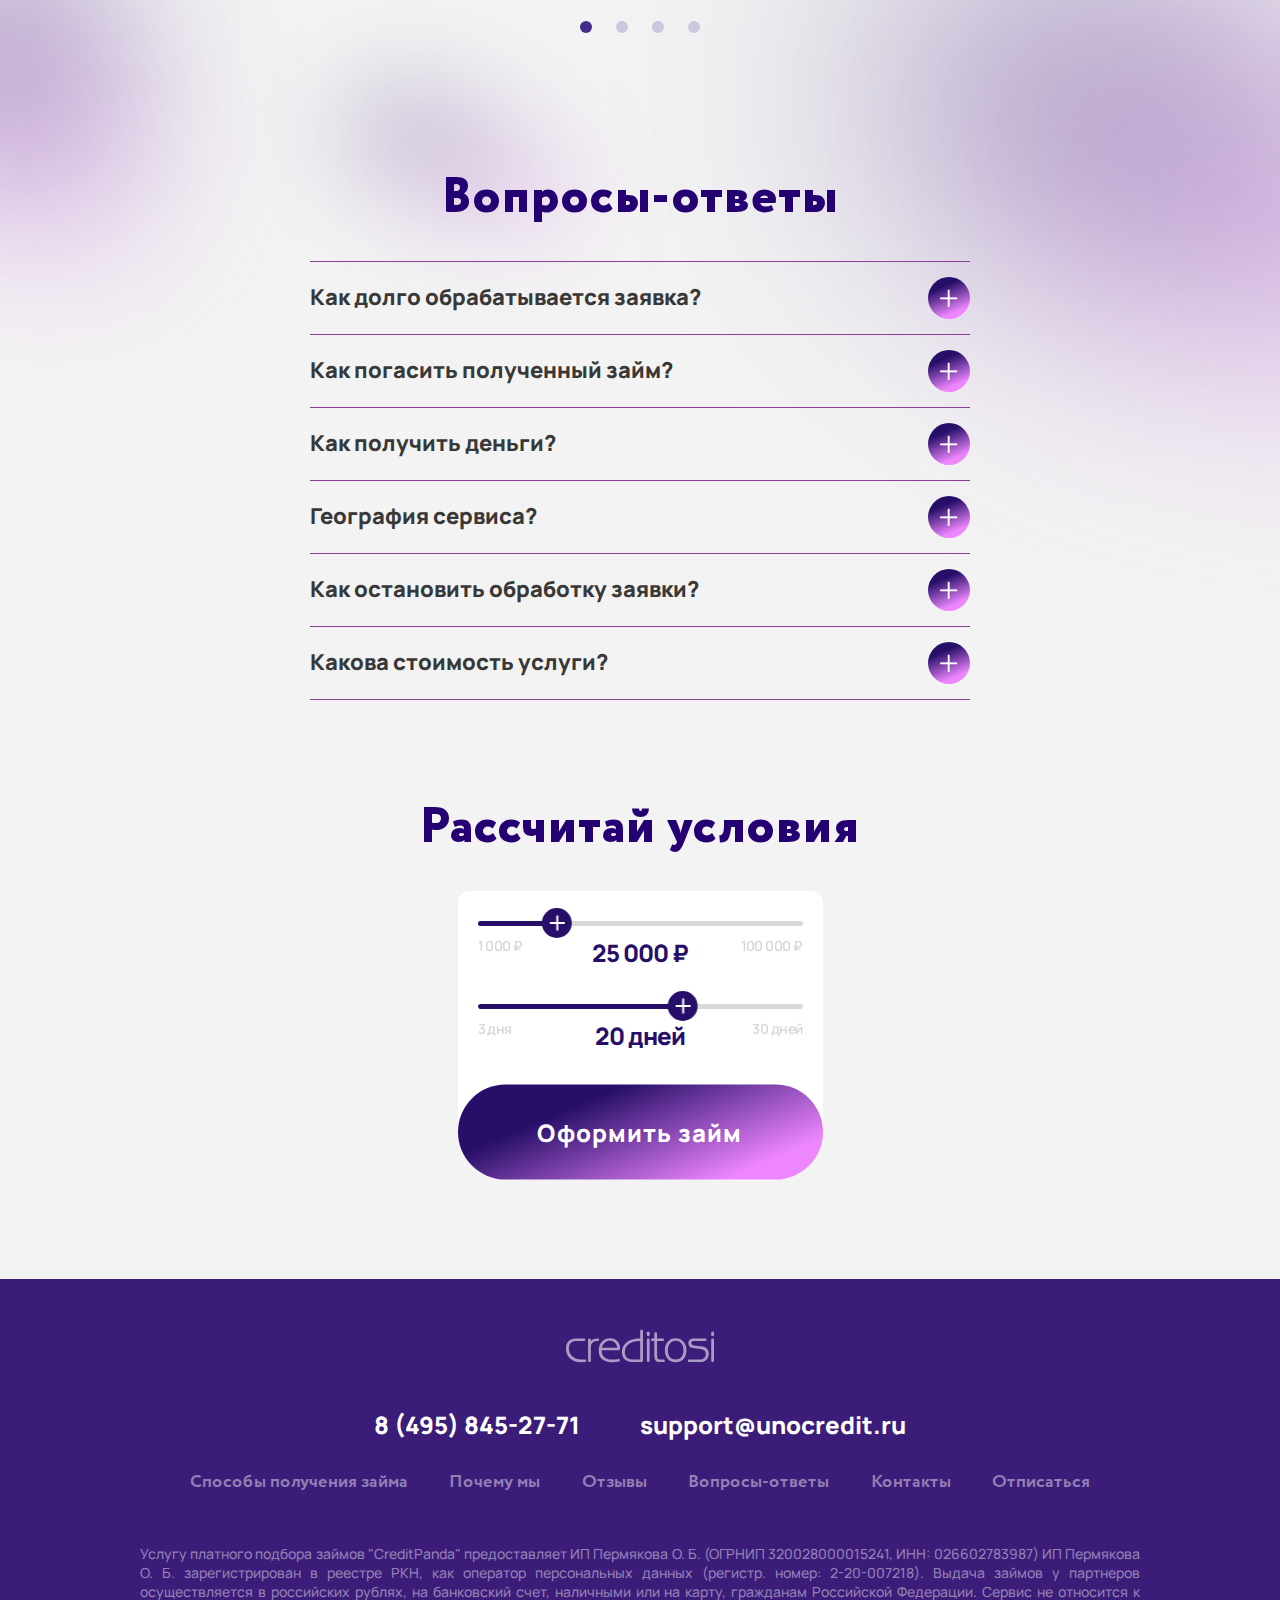
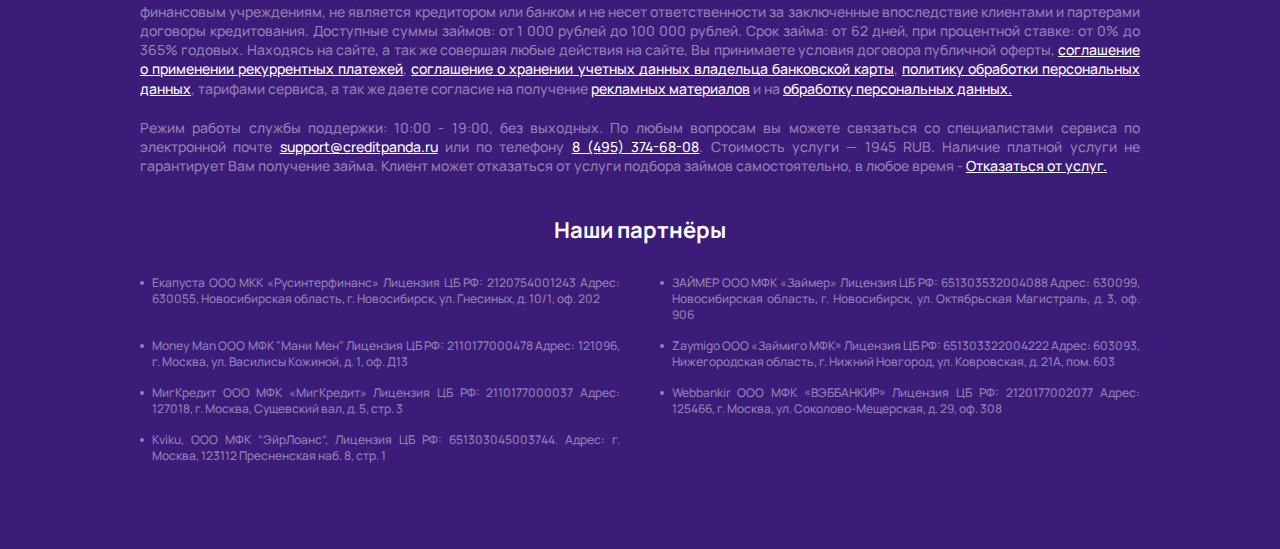
==== commit 4f46d290: "без элемента embed в блоке previews" ====
--- a/index.html
+++ b/index.html
@@ -1 +1 @@
-<!DOCTYPE html><html lang="ru"><head><meta charset="UTF-8"><meta http-equiv="x-ua-compatible" content="ie=edge"><meta name="viewport" content="width=device-width,initial-scale=1,shrink-to-fit=no"><meta name="robots" content="index, follow"><meta name="google" content="notranslate"><meta name="format-detection" content="telephone=no"><meta name="description" content=""><title>Главная</title><link rel="stylesheet" href="./css/index.min.css"></head><body><div class="wrapper"><header class="header" data-header><div class="header__wrapper"><div class="header__container"><button class="header__toggle-menu" type="button" data-header-menu-toggle></button> <a class="header__logo" href="#"><img src="./images/logo/header-logo.svg" alt="Header Logo"></a><div class="header__menu header-menu" data-header-menu><div class="header-menu__wrapper"><ul class="header-menu__items"><li class="header-menu__item"><span class="header-menu__link" data-anchor="bank-cards">Способы получения займа</span></li><li class="header-menu__item"><span class="header-menu__link" data-anchor="features">Почему мы</span></li><li class="header-menu__item"><span class="header-menu__link" data-anchor="reviews">Отзывы</span></li><li class="header-menu__item"><span class="header-menu__link" data-anchor="questions">Вопросы-ответы</span></li><li class="header-menu__item"><a class="header-menu__link" href="#">Контакты</a></li></ul><a class="header-menu__unsubscribe" href="#">Отписаться</a></div></div><a class="header__sign" href="#"><svg><use href="./images/sprite.svg#signin" xlink:href="./images/sprite.svg#signin"></use></svg></a></div></div><div class="header__overlay" data-header-overlay></div></header><main class="content"><div class="index"><div class="index-main"><div class="container"><div class="index-main__wrapper"><div class="index-main__body"><h1 class="index-main__title">Займ<br>под <span>0%</span></h1><div class="index-main__items"><div class="index-main__item"><span class="index-main__label">Без залога</span><div class="index-main__icon image"><img src="./images/index-main/icon_01.svg" alt="icon"></div></div><div class="index-main__item"><span class="index-main__label">Только паспорт</span><div class="index-main__icon image"><img src="./images/index-main/icon_02.svg" alt="icon"></div></div><div class="index-main__item"><span class="index-main__label">Без звонков</span><div class="index-main__icon image"><img src="./images/index-main/icon_03.svg" alt="icon"></div></div></div></div><div class="index-main__calc calc" data-range-slider><div class="calc__wrapper"><span class="index-main__calc-title"><span>Рассчитай условия</span></span><div class="calc__body"><div class="calc__items"><div class="calc__item"><div class="calc__slider" data-range-slider="sum"></div><span class="calc__tooltip" data-range-slider-tooltip="sum"></span></div><div class="calc__item"><div class="calc__slider" data-range-slider="day"></div><span class="calc__tooltip" data-range-slider-tooltip="date"></span></div></div><div class="calc__data"><div class="calc__row"><span class="calc__data-label">К возврату:</span> <span class="calc__data-value" data-range-slider-sum>30 000 ₽</span></div><div class="calc__row"><span class="calc__data-label">Погасить до:</span> <span class="calc__data-value" data-range-slider-date>14.09.2023</span></div></div><a class="calc__button button button_primary" href="#">Оформить займ</a></div></div><p class="index-main__promise">Деньги у Вас уже в <span>1</span><span>1</span> : <span>1</span><span>5</span></p></div></div></div></div><div class="steps"><div class="container"><div class="steps__wrapper"><h2 class="title">Как это работает?</h2><div class="steps__items"><div class="steps__items-row"><div class="steps__items-col"><div class="steps__item"><div class="steps__decor image"><img src="./images/steps/decor.svg" alt="decor"></div><div class="steps__icon image"><img src="./images/steps/icon_01.svg" alt="icon"></div><span class="steps__label">Заполните анкету на сайте</span></div></div><div class="steps__items-col"><div class="steps__item steps__item_right"><div class="steps__decor image"><img src="./images/steps/decor.svg" alt="decor"></div><div class="steps__icon image"><img src="./images/steps/icon_02.svg" alt="icon"></div><span class="steps__label">Отправим заявки в лучшие МФО</span></div></div></div><div class="steps__item"><div class="steps__decor image"><img src="./images/steps/decor.svg" alt="decor"></div><div class="steps__icon image"><img src="./images/steps/icon_03.svg" alt="icon"></div><span class="steps__label">Получите деньги удобным способом</span></div></div></div></div><div class="steps__bg steps__bg_01 image"><img src="./images/steps/bg_01.svg" alt="bg"></div><div class="steps__bg steps__bg_02 image"><img src="./images/steps/bg_02.svg" alt="bg"></div></div><div class="bank-cards" data-anchor-target="bank-cards"><div class="container"><div class="bank-cards__wrapper"><h2 class="title title_light">Способы получения займа</h2><div class="bank-cards__items"><img src="./images/bank-cards/logo_01.svg" alt="logo"> <img src="./images/bank-cards/logo_02.svg" alt="logo"> <img src="./images/bank-cards/logo_03.svg" alt="logo"> <img src="./images/bank-cards/logo_04.svg" alt="logo"> <img src="./images/bank-cards/logo_05.svg" alt="logo"> <img src="./images/bank-cards/logo_06.svg" alt="logo"></div><a class="bank-cards__link button button_primary button_light" href="#">Обормить займ</a></div></div></div><div class="features" data-anchor-target="features"><div class="container"><div class="features__wrapper"><h2 class="title">Почему мы? <span class="title__sub">Мы отправим заявки в МФО в нужном порядке и с необходимыми интервалами, чтобы ваши шансы получить займ были максимальны</span></h2><div class="features__items"><div class="features__item"><div class="features__icon"><img src="./images/features/icon_01.svg" alt="icon"></div><span class="features__label">Мы не перезваниваем<br>и не требуем фото с паспортом</span><p class="features__info">достаточно анкеты</p></div><div class="features__item"><div class="features__icon"><img src="./images/features/icon_01.svg" alt="icon"></div><span class="features__label">Ваши данные<br>надежно защищены</span><p class="features__info">и никогда не уйдут третьим<br>лицам без вашего согласия</p></div><div class="features__item"><div class="features__icon"><img src="./images/features/icon_01.svg" alt="icon"></div><span class="features__label">Не проверяем<br>вашу кредитную историю</span><p class="features__info">работаем на доверии</p></div></div></div></div><picture class="features__bg"><source srcset="./images/features/bg.svg" type="image/svg+xml" media="(min-width: 768px)"><img src="./images/features/bg_mobile.svg" alt="bg"></picture></div><div class="application"><div class="container"><div class="application__wrapper"><h2 class="application__title title title_light">Одна заявка во все МФО <span class="title__sub title__sub_bold">Благодаря тесному сотрудничеству с кредитными организациями и большой экспертизе в сфере микрофинансов, сервис предоставляет самые выгодные и актуальные кредитные предложения на рынке.</span> <span class="title__sub">Для того, чтобы воспользоваться услугой, вам необходимо лишь заполнить анкету на сайте, все остальное сервис сделает за вас, сэкономив вам большое количество времени и сил. Наш сервис работает со всеми клиентами, нам не важно, какая у вас кредитная история и имеются ли текущие просрочки.</span></h2><a class="application__button button button_primary button_light" href="#">Оформить заявку</a></div></div></div><div class="reviews"><div class="container"><div class="reviews__wrapper"><h2 class="title" data-anchor-target="reviews">Отзывы</h2><div class="reviews__slider"><div class="swiper" data-reviews-slider><div class="swiper-wrapper"><div class="swiper-slide"><div class="reviews__slide"><span class="reviews__name">Victor Ivanov</span><p class="reviews__comment">“Быстрое оформление, подбор и одобрение, деньги получил день в день!”</p></div></div><div class="swiper-slide"><div class="reviews__slide"><span class="reviews__name">Victor Ivanov</span><p class="reviews__comment">“Быстрое оформление, подбор и одобрение, деньги получил день в день!”</p></div></div><div class="swiper-slide"><div class="reviews__slide"><span class="reviews__name">Victor Ivanov</span><p class="reviews__comment">“Быстрое оформление, подбор и одобрение, деньги получил день в день!”</p></div></div><div class="swiper-slide"><div class="reviews__slide"><span class="reviews__name">Victor Ivanov</span><p class="reviews__comment">“Быстрое оформление, подбор и одобрение, деньги получил день в день!”</p></div></div><div class="swiper-slide"><div class="reviews__slide"><span class="reviews__name">Victor Ivanov</span><p class="reviews__comment">“Быстрое оформление, подбор и одобрение, деньги получил день в день!”</p></div></div><div class="swiper-slide"><div class="reviews__slide"><span class="reviews__name">Victor Ivanov</span><p class="reviews__comment">“Быстрое оформление, подбор и одобрение, деньги получил день в день!”</p></div></div></div></div><div class="swiper-pagination"></div></div></div></div></div><div class="questions" data-anchor-target="questions"><div class="container"><div class="questions__wrapper"><h2 class="title">Вопросы-ответы</h2><div class="questions__ac" data-ac><div class="questions__ac-item" data-ac-item><div class="questions__ac-button" data-ac-button><span>Как долго обрабатывается заявка?</span><div class="questions__icon"><svg><use href="./images/sprite.svg#plus" xlink:href="./images/sprite.svg#plus"></use></svg></div></div><div class="questions__ac-body" data-ac-body style="display: none">Заявка на займ обрабатывается от нескольких секунд до 15 минут в самых редких случаях</div></div><div class="questions__ac-item" data-ac-item><div class="questions__ac-button" data-ac-button><span>Как погасить полученный займ?</span><div class="questions__icon"><svg><use href="./images/sprite.svg#plus" xlink:href="./images/sprite.svg#plus"></use></svg></div></div><div class="questions__ac-body" data-ac-body style="display: none">Заявка на займ обрабатывается от нескольких секунд до 15 минут в самых редких случаях</div></div><div class="questions__ac-item" data-ac-item><div class="questions__ac-button" data-ac-button><span>Как получить деньги?</span><div class="questions__icon"><svg><use href="./images/sprite.svg#plus" xlink:href="./images/sprite.svg#plus"></use></svg></div></div><div class="questions__ac-body" data-ac-body style="display: none">Заявка на займ обрабатывается от нескольких секунд до 15 минут в самых редких случаях</div></div><div class="questions__ac-item" data-ac-item><div class="questions__ac-button" data-ac-button><span>География сервиса?</span><div class="questions__icon"><svg><use href="./images/sprite.svg#plus" xlink:href="./images/sprite.svg#plus"></use></svg></div></div><div class="questions__ac-body" data-ac-body style="display: none">Заявка на займ обрабатывается от нескольких секунд до 15 минут в самых редких случаях</div></div><div class="questions__ac-item" data-ac-item><div class="questions__ac-button" data-ac-button><span>Как остановить обработку заявки?</span><div class="questions__icon"><svg><use href="./images/sprite.svg#plus" xlink:href="./images/sprite.svg#plus"></use></svg></div></div><div class="questions__ac-body" data-ac-body style="display: none">Заявка на займ обрабатывается от нескольких секунд до 15 минут в самых редких случаях</div></div><div class="questions__ac-item" data-ac-item><div class="questions__ac-button" data-ac-button><span>Какова стоимость услуги?</span><div class="questions__icon"><svg><use href="./images/sprite.svg#plus" xlink:href="./images/sprite.svg#plus"></use></svg></div></div><div class="questions__ac-body" data-ac-body style="display: none">Заявка на займ обрабатывается от нескольких секунд до 15 минут в самых редких случаях</div></div></div></div></div></div><div class="index__calc"><div class="container"><h2 class="title">Рассчитай условия</h2><div class="calc" data-range-slider><div class="calc__wrapper"><div class="calc__body"><div class="calc__items"><div class="calc__item"><div class="calc__slider" data-range-slider="sum"></div><span class="calc__tooltip" data-range-slider-tooltip="sum"></span></div><div class="calc__item"><div class="calc__slider" data-range-slider="day"></div><span class="calc__tooltip" data-range-slider-tooltip="date"></span></div></div><div class="calc__data"><div class="calc__row"><span class="calc__data-label">К возврату:</span> <span class="calc__data-value" data-range-slider-sum>30 000 ₽</span></div><div class="calc__row"><span class="calc__data-label">Погасить до:</span> <span class="calc__data-value" data-range-slider-date>14.09.2023</span></div></div><a class="calc__button button button_primary" href="#">Оформить займ</a></div></div></div></div></div></div></main><footer class="footer"><div class="container"><div class="footer__header"><a class="footer__logo" href="#"><img src="./images/logo/footer-logo.svg" alt="logo"></a><div class="footer__contacts"><a class="footer__contact" href="tel:+9999999999">8 (495) 845-27-71</a> <a class="footer__contact" href="mailto:support@unocredit.ru">support@unocredit.ru</a></div><ul class="footer__actions"><li class="footer__action"><span data-anchor="bank-cards">Способы получения займа</span></li><li class="footer__action"><span data-anchor="features">Почему мы</span></li><li class="footer__action"><span data-anchor="reviews">Отзывы</span></li><li class="footer__action"><span data-anchor="questions">Вопросы-ответы</span></li><li class="footer__action"><a href="#">Контакты</a></li><li class="footer__action"><a href="#">Отписаться</a></li></ul></div><div class="footer__info"><p>Услугу платного подбора займов "CreditPanda" предоставляет ИП Пермякова О. Б. (ОГРНИП 320028000015241, ИНН: 026602783987) ИП Пермякова О. Б. зарегистрирован в реестре РКН, как оператор персональных данных (регистр. номер: 2-20-007218). Выдача займов у партнеров осуществляется в российских рублях, на банковский счет, наличными или на карту, гражданам Российской Федерации. Сервис не относится к финансовым учреждениям, не является кредитором или банком и не несет ответственности за заключенные впоследствие клиентами и партерами договоры кредитования. Доступные суммы займов: от 1 000 рублей до 100 000 рублей. Срок займа: от 62 дней, при процентной ставке: от 0% до 365% годовых. Находясь на сайте, а так же совершая любые действия на сайте, Вы принимаете условия договора публичной оферты, <a href="#">соглашение о применении рекуррентных платежей</a>, <a href="#">соглашение о хранении учетных данных владельца банковской карты</a>, <a href="#">политику обработки персональных данных</a>, тарифами сервиса, а так же даете согласие на получение <a href="#">рекламных материалов</a> и на <a href="#">обработку персональных данных.</a></p><p>Режим работы службы поддержки: 10:00 - 19:00, без выходных. По любым вопросам вы можете связаться со специалистами сервиса по электронной почте <a href="mailto:support@creditpanda.ru">support@creditpanda.ru</a> или по телефону <a href="tel:+9999999999">8 (495) 374-68-08</a>. Стоимость услуги — 1945 RUB. Наличие платной услуги не гарантирует Вам получение займа. Клиент может отказаться от услуги подбора займов самостоятельно, в любое время - <a href="#">Отказаться от услуг.</a></p></div><div class="footer__partners"><h4 class="footer__title">Наши партнёры</h4><ul class="footer__partners-list"><li>Екапуста ООО МКК «Русинтерфинанс» Лицензия ЦБ РФ: 2120754001243 Адрес: 630055, Новосибирская область, г. Новосибирск, ул. Гнесиных, д. 10/1, оф. 202</li><li>ЗАЙМЕР ООО МФК «Займер» Лицензия ЦБ РФ: 651303532004088 Адрес: 630099, Новосибирская область, г. Новосибирск, ул. Октябрьская Магистраль, д. 3, оф. 906</li><li>Money Man ООО МФК "Мани Мен" Лицензия ЦБ РФ: 2110177000478 Адрес: 121096, г. Москва, ул. Василисы Кожиной, д. 1, оф. Д13</li><li>Zaymigo ООО «Займиго МФК» Лицензия ЦБ РФ: 651303322004222 Адрес: 603093, Нижегородская область, г. Нижний Новгород, ул. Ковровская, д. 21А, пом. 603</li><li>МигКредит ООО МФК «МигКредит» Лицензия ЦБ РФ: 2110177000037 Адрес: 127018, г. Москва, Сущевский вал, д. 5, стр. 3</li><li>Webbankir ООО МФК «ВЭББАНКИР» Лицензия ЦБ РФ: 2120177002077 Адрес: 125466, г. Москва, ул. Соколово-Мещерская, д. 29, оф. 308</li><li>Kviku, ООО МФК “ЭйрЛоанс”, Лицензия ЦБ РФ: 651303045003744. Адрес: г. Москва, 123112 Пресненская наб. 8, стр. 1</li></ul></div></div></footer></div><script src="./js/index.js"></script></body></html>+<!DOCTYPE html><html lang="ru"><head><meta charset="UTF-8"><meta http-equiv="x-ua-compatible" content="ie=edge"><meta name="viewport" content="width=device-width,initial-scale=1,shrink-to-fit=no"><meta name="robots" content="index, follow"><meta name="google" content="notranslate"><meta name="format-detection" content="telephone=no"><meta name="description" content=""><title>Главная</title><link rel="stylesheet" href="./css/index.min.css"></head><body><div class="wrapper"><header class="header" data-header><div class="header__wrapper"><div class="header__container"><button class="header__toggle-menu" type="button" data-header-menu-toggle></button> <a class="header__logo" href="#"><img src="./images/logo/header-logo.svg" alt="Header Logo"></a><div class="header__menu header-menu" data-header-menu><div class="header-menu__wrapper"><ul class="header-menu__items"><li class="header-menu__item"><span class="header-menu__link" data-anchor="bank-cards">Способы получения займа</span></li><li class="header-menu__item"><span class="header-menu__link" data-anchor="features">Почему мы</span></li><li class="header-menu__item"><span class="header-menu__link" data-anchor="reviews">Отзывы</span></li><li class="header-menu__item"><span class="header-menu__link" data-anchor="questions">Вопросы-ответы</span></li><li class="header-menu__item"><a class="header-menu__link" href="#">Контакты</a></li></ul><a class="header-menu__unsubscribe" href="#">Отписаться</a></div></div><a class="header__sign" href="#"><svg><use href="./images/sprite.svg#signin" xlink:href="./images/sprite.svg#signin"></use></svg></a></div></div><div class="header__overlay" data-header-overlay></div></header><main class="content"><div class="index"><div class="index-main"><div class="container"><div class="index-main__wrapper"><div class="index-main__body"><h1 class="index-main__title">Займ<br>под <span>0%</span></h1><div class="index-main__items"><div class="index-main__item"><span class="index-main__label">Без залога</span><div class="index-main__icon image"><img src="./images/index-main/icon_01.svg" alt="icon"></div></div><div class="index-main__item"><span class="index-main__label">Только паспорт</span><div class="index-main__icon image"><img src="./images/index-main/icon_02.svg" alt="icon"></div></div><div class="index-main__item"><span class="index-main__label">Без звонков</span><div class="index-main__icon image"><img src="./images/index-main/icon_03.svg" alt="icon"></div></div></div></div><div class="index-main__calc calc" data-range-slider><div class="calc__wrapper"><span class="index-main__calc-title"><span>Рассчитай условия</span></span><div class="calc__body"><div class="calc__items"><div class="calc__item"><div class="calc__slider" data-range-slider="sum"></div><span class="calc__tooltip" data-range-slider-tooltip="sum"></span></div><div class="calc__item"><div class="calc__slider" data-range-slider="day"></div><span class="calc__tooltip" data-range-slider-tooltip="date"></span></div></div><div class="calc__data"><div class="calc__row"><span class="calc__data-label">К возврату:</span> <span class="calc__data-value" data-range-slider-sum>30 000 ₽</span></div><div class="calc__row"><span class="calc__data-label">Погасить до:</span> <span class="calc__data-value" data-range-slider-date>14.09.2023</span></div></div><a class="calc__button button button_primary" href="#">Оформить займ</a></div></div><p class="index-main__promise">Деньги у Вас уже в <span>1</span><span>1</span> : <span>1</span><span>5</span></p></div></div></div></div><div class="steps"><div class="container"><div class="steps__wrapper"><h2 class="title">Как это работает?</h2><div class="steps__items"><div class="steps__items-row"><div class="steps__items-col"><div class="steps__item"><div class="steps__decor image"><img src="./images/steps/decor.svg" alt="decor"></div><div class="steps__icon image"><img src="./images/steps/icon_01.svg" alt="icon"></div><span class="steps__label">Заполните анкету на сайте</span></div></div><div class="steps__items-col"><div class="steps__item steps__item_right"><div class="steps__decor image"><img src="./images/steps/decor.svg" alt="decor"></div><div class="steps__icon image"><img src="./images/steps/icon_02.svg" alt="icon"></div><span class="steps__label">Отправим заявки в лучшие МФО</span></div></div></div><div class="steps__item"><div class="steps__decor image"><img src="./images/steps/decor.svg" alt="decor"></div><div class="steps__icon image"><img src="./images/steps/icon_03.svg" alt="icon"></div><span class="steps__label">Получите деньги удобным способом</span></div></div></div></div><div class="steps__bg steps__bg_01 image"><img src="./images/steps/bg_01.svg" alt="bg"></div><div class="steps__bg steps__bg_02 image"><img src="./images/steps/bg_02.svg" alt="bg"></div></div><div class="bank-cards" data-anchor-target="bank-cards"><div class="container"><div class="bank-cards__wrapper"><h2 class="title title_light">Способы получения займа</h2><div class="bank-cards__items"><img src="./images/bank-cards/logo_01.svg" alt="logo"> <img src="./images/bank-cards/logo_02.svg" alt="logo"> <img src="./images/bank-cards/logo_03.svg" alt="logo"> <img src="./images/bank-cards/logo_04.svg" alt="logo"> <img src="./images/bank-cards/logo_05.svg" alt="logo"> <img src="./images/bank-cards/logo_06.svg" alt="logo"></div><a class="bank-cards__link button button_primary button_light" href="#">Обормить займ</a></div></div></div><div class="features" data-anchor-target="features"><div class="container"><div class="features__wrapper"><h2 class="title">Почему мы? <span class="title__sub">Мы отправим заявки в МФО в нужном порядке и с необходимыми интервалами, чтобы ваши шансы получить займ были максимальны</span></h2><div class="features__items"><div class="features__item"><div class="features__icon"><img src="./images/features/icon_01.svg" alt="icon"></div><span class="features__label">Мы не перезваниваем<br>и не требуем фото с паспортом</span><p class="features__info">достаточно анкеты</p></div><div class="features__item"><div class="features__icon"><img src="./images/features/icon_01.svg" alt="icon"></div><span class="features__label">Ваши данные<br>надежно защищены</span><p class="features__info">и никогда не уйдут третьим<br>лицам без вашего согласия</p></div><div class="features__item"><div class="features__icon"><img src="./images/features/icon_01.svg" alt="icon"></div><span class="features__label">Не проверяем<br>вашу кредитную историю</span><p class="features__info">работаем на доверии</p></div></div></div></div><picture class="features__bg"><source srcset="./images/features/bg.svg" type="image/svg+xml" media="(min-width: 768px)"><img src="./images/features/bg_mobile.svg" alt="bg"></picture></div><div class="application"><div class="container"><div class="application__wrapper"><h2 class="application__title title title_light">Одна заявка во все МФО <span class="title__sub title__sub_bold">Благодаря тесному сотрудничеству с кредитными организациями и большой экспертизе в сфере микрофинансов, сервис предоставляет самые выгодные и актуальные кредитные предложения на рынке.</span> <span class="title__sub">Для того, чтобы воспользоваться услугой, вам необходимо лишь заполнить анкету на сайте, все остальное сервис сделает за вас, сэкономив вам большое количество времени и сил. Наш сервис работает со всеми клиентами, нам не важно, какая у вас кредитная история и имеются ли текущие просрочки.</span></h2><a class="application__button button button_primary button_light" href="#">Оформить заявку</a></div></div></div><div class="reviews"><div class="container"><div class="reviews__wrapper"><h2 class="title" data-anchor-target="reviews">Отзывы</h2><div class="reviews__slider"><div class="swiper" data-reviews-slider><div class="swiper-wrapper"><div class="swiper-slide"><div class="reviews__slide"><span class="reviews__name">Victor Ivanov</span><p class="reviews__comment">“Быстрое оформление, подбор и одобрение, деньги получил день в день!”</p></div></div><div class="swiper-slide"><div class="reviews__slide"><span class="reviews__name">Victor Ivanov</span><p class="reviews__comment">“Быстрое оформление, подбор и одобрение, деньги получил день в день!”</p></div></div><div class="swiper-slide"><div class="reviews__slide"><span class="reviews__name">Victor Ivanov</span><p class="reviews__comment">“Быстрое оформление, подбор и одобрение, деньги получил день в день!”</p></div></div><div class="swiper-slide"><div class="reviews__slide"><span class="reviews__name">Victor Ivanov</span><p class="reviews__comment">“Быстрое оформление, подбор и одобрение, деньги получил день в день!”</p></div></div><div class="swiper-slide"><div class="reviews__slide"><span class="reviews__name">Victor Ivanov</span><p class="reviews__comment">“Быстрое оформление, подбор и одобрение, деньги получил день в день!”</p></div></div><div class="swiper-slide"><div class="reviews__slide"><span class="reviews__name">Victor Ivanov</span><p class="reviews__comment">“Быстрое оформление, подбор и одобрение, деньги получил день в день!”</p></div></div></div></div><div class="swiper-pagination"></div></div></div></div><picture class="reviews__bg"><source srcset="./images/reviews/bg_desk.svg" type="image/svg+xml" media="(min-width: 576px)"><img src="./images/reviews/bg_mobile.svg" alt="bg"></picture></div><div class="questions" data-anchor-target="questions"><div class="container"><div class="questions__wrapper"><h2 class="title">Вопросы-ответы</h2><div class="questions__ac" data-ac><div class="questions__ac-item" data-ac-item><div class="questions__ac-button" data-ac-button><span>Как долго обрабатывается заявка?</span><div class="questions__icon"><svg><use href="./images/sprite.svg#plus" xlink:href="./images/sprite.svg#plus"></use></svg></div></div><div class="questions__ac-body" data-ac-body style="display: none">Заявка на займ обрабатывается от нескольких секунд до 15 минут в самых редких случаях</div></div><div class="questions__ac-item" data-ac-item><div class="questions__ac-button" data-ac-button><span>Как погасить полученный займ?</span><div class="questions__icon"><svg><use href="./images/sprite.svg#plus" xlink:href="./images/sprite.svg#plus"></use></svg></div></div><div class="questions__ac-body" data-ac-body style="display: none">Заявка на займ обрабатывается от нескольких секунд до 15 минут в самых редких случаях</div></div><div class="questions__ac-item" data-ac-item><div class="questions__ac-button" data-ac-button><span>Как получить деньги?</span><div class="questions__icon"><svg><use href="./images/sprite.svg#plus" xlink:href="./images/sprite.svg#plus"></use></svg></div></div><div class="questions__ac-body" data-ac-body style="display: none">Заявка на займ обрабатывается от нескольких секунд до 15 минут в самых редких случаях</div></div><div class="questions__ac-item" data-ac-item><div class="questions__ac-button" data-ac-button><span>География сервиса?</span><div class="questions__icon"><svg><use href="./images/sprite.svg#plus" xlink:href="./images/sprite.svg#plus"></use></svg></div></div><div class="questions__ac-body" data-ac-body style="display: none">Заявка на займ обрабатывается от нескольких секунд до 15 минут в самых редких случаях</div></div><div class="questions__ac-item" data-ac-item><div class="questions__ac-button" data-ac-button><span>Как остановить обработку заявки?</span><div class="questions__icon"><svg><use href="./images/sprite.svg#plus" xlink:href="./images/sprite.svg#plus"></use></svg></div></div><div class="questions__ac-body" data-ac-body style="display: none">Заявка на займ обрабатывается от нескольких секунд до 15 минут в самых редких случаях</div></div><div class="questions__ac-item" data-ac-item><div class="questions__ac-button" data-ac-button><span>Какова стоимость услуги?</span><div class="questions__icon"><svg><use href="./images/sprite.svg#plus" xlink:href="./images/sprite.svg#plus"></use></svg></div></div><div class="questions__ac-body" data-ac-body style="display: none">Заявка на займ обрабатывается от нескольких секунд до 15 минут в самых редких случаях</div></div></div></div></div></div><div class="index__calc"><div class="container"><h2 class="title">Рассчитай условия</h2><div class="calc" data-range-slider><div class="calc__wrapper"><div class="calc__body"><div class="calc__items"><div class="calc__item"><div class="calc__slider" data-range-slider="sum"></div><span class="calc__tooltip" data-range-slider-tooltip="sum"></span></div><div class="calc__item"><div class="calc__slider" data-range-slider="day"></div><span class="calc__tooltip" data-range-slider-tooltip="date"></span></div></div><div class="calc__data"><div class="calc__row"><span class="calc__data-label">К возврату:</span> <span class="calc__data-value" data-range-slider-sum>30 000 ₽</span></div><div class="calc__row"><span class="calc__data-label">Погасить до:</span> <span class="calc__data-value" data-range-slider-date>14.09.2023</span></div></div><a class="calc__button button button_primary" href="#">Оформить займ</a></div></div></div></div></div></div></main><footer class="footer"><div class="container"><div class="footer__header"><a class="footer__logo" href="#"><img src="./images/logo/footer-logo.svg" alt="logo"></a><div class="footer__contacts"><a class="footer__contact" href="tel:+9999999999">8 (495) 845-27-71</a> <a class="footer__contact" href="mailto:support@unocredit.ru">support@unocredit.ru</a></div><ul class="footer__actions"><li class="footer__action"><span data-anchor="bank-cards">Способы получения займа</span></li><li class="footer__action"><span data-anchor="features">Почему мы</span></li><li class="footer__action"><span data-anchor="reviews">Отзывы</span></li><li class="footer__action"><span data-anchor="questions">Вопросы-ответы</span></li><li class="footer__action"><a href="#">Контакты</a></li><li class="footer__action"><a href="#">Отписаться</a></li></ul></div><div class="footer__info"><p>Услугу платного подбора займов "CreditPanda" предоставляет ИП Пермякова О. Б. (ОГРНИП 320028000015241, ИНН: 026602783987) ИП Пермякова О. Б. зарегистрирован в реестре РКН, как оператор персональных данных (регистр. номер: 2-20-007218). Выдача займов у партнеров осуществляется в российских рублях, на банковский счет, наличными или на карту, гражданам Российской Федерации. Сервис не относится к финансовым учреждениям, не является кредитором или банком и не несет ответственности за заключенные впоследствие клиентами и партерами договоры кредитования. Доступные суммы займов: от 1 000 рублей до 100 000 рублей. Срок займа: от 62 дней, при процентной ставке: от 0% до 365% годовых. Находясь на сайте, а так же совершая любые действия на сайте, Вы принимаете условия договора публичной оферты, <a href="#">соглашение о применении рекуррентных платежей</a>, <a href="#">соглашение о хранении учетных данных владельца банковской карты</a>, <a href="#">политику обработки персональных данных</a>, тарифами сервиса, а так же даете согласие на получение <a href="#">рекламных материалов</a> и на <a href="#">обработку персональных данных.</a></p><p>Режим работы службы поддержки: 10:00 - 19:00, без выходных. По любым вопросам вы можете связаться со специалистами сервиса по электронной почте <a href="mailto:support@creditpanda.ru">support@creditpanda.ru</a> или по телефону <a href="tel:+9999999999">8 (495) 374-68-08</a>. Стоимость услуги — 1945 RUB. Наличие платной услуги не гарантирует Вам получение займа. Клиент может отказаться от услуги подбора займов самостоятельно, в любое время - <a href="#">Отказаться от услуг.</a></p></div><div class="footer__partners"><h4 class="footer__title">Наши партнёры</h4><ul class="footer__partners-list"><li>Екапуста ООО МКК «Русинтерфинанс» Лицензия ЦБ РФ: 2120754001243 Адрес: 630055, Новосибирская область, г. Новосибирск, ул. Гнесиных, д. 10/1, оф. 202</li><li>ЗАЙМЕР ООО МФК «Займер» Лицензия ЦБ РФ: 651303532004088 Адрес: 630099, Новосибирская область, г. Новосибирск, ул. Октябрьская Магистраль, д. 3, оф. 906</li><li>Money Man ООО МФК "Мани Мен" Лицензия ЦБ РФ: 2110177000478 Адрес: 121096, г. Москва, ул. Василисы Кожиной, д. 1, оф. Д13</li><li>Zaymigo ООО «Займиго МФК» Лицензия ЦБ РФ: 651303322004222 Адрес: 603093, Нижегородская область, г. Нижний Новгород, ул. Ковровская, д. 21А, пом. 603</li><li>МигКредит ООО МФК «МигКредит» Лицензия ЦБ РФ: 2110177000037 Адрес: 127018, г. Москва, Сущевский вал, д. 5, стр. 3</li><li>Webbankir ООО МФК «ВЭББАНКИР» Лицензия ЦБ РФ: 2120177002077 Адрес: 125466, г. Москва, ул. Соколово-Мещерская, д. 29, оф. 308</li><li>Kviku, ООО МФК “ЭйрЛоанс”, Лицензия ЦБ РФ: 651303045003744. Адрес: г. Москва, 123112 Пресненская наб. 8, стр. 1</li></ul></div></div></footer></div><script src="./js/index.js"></script></body></html>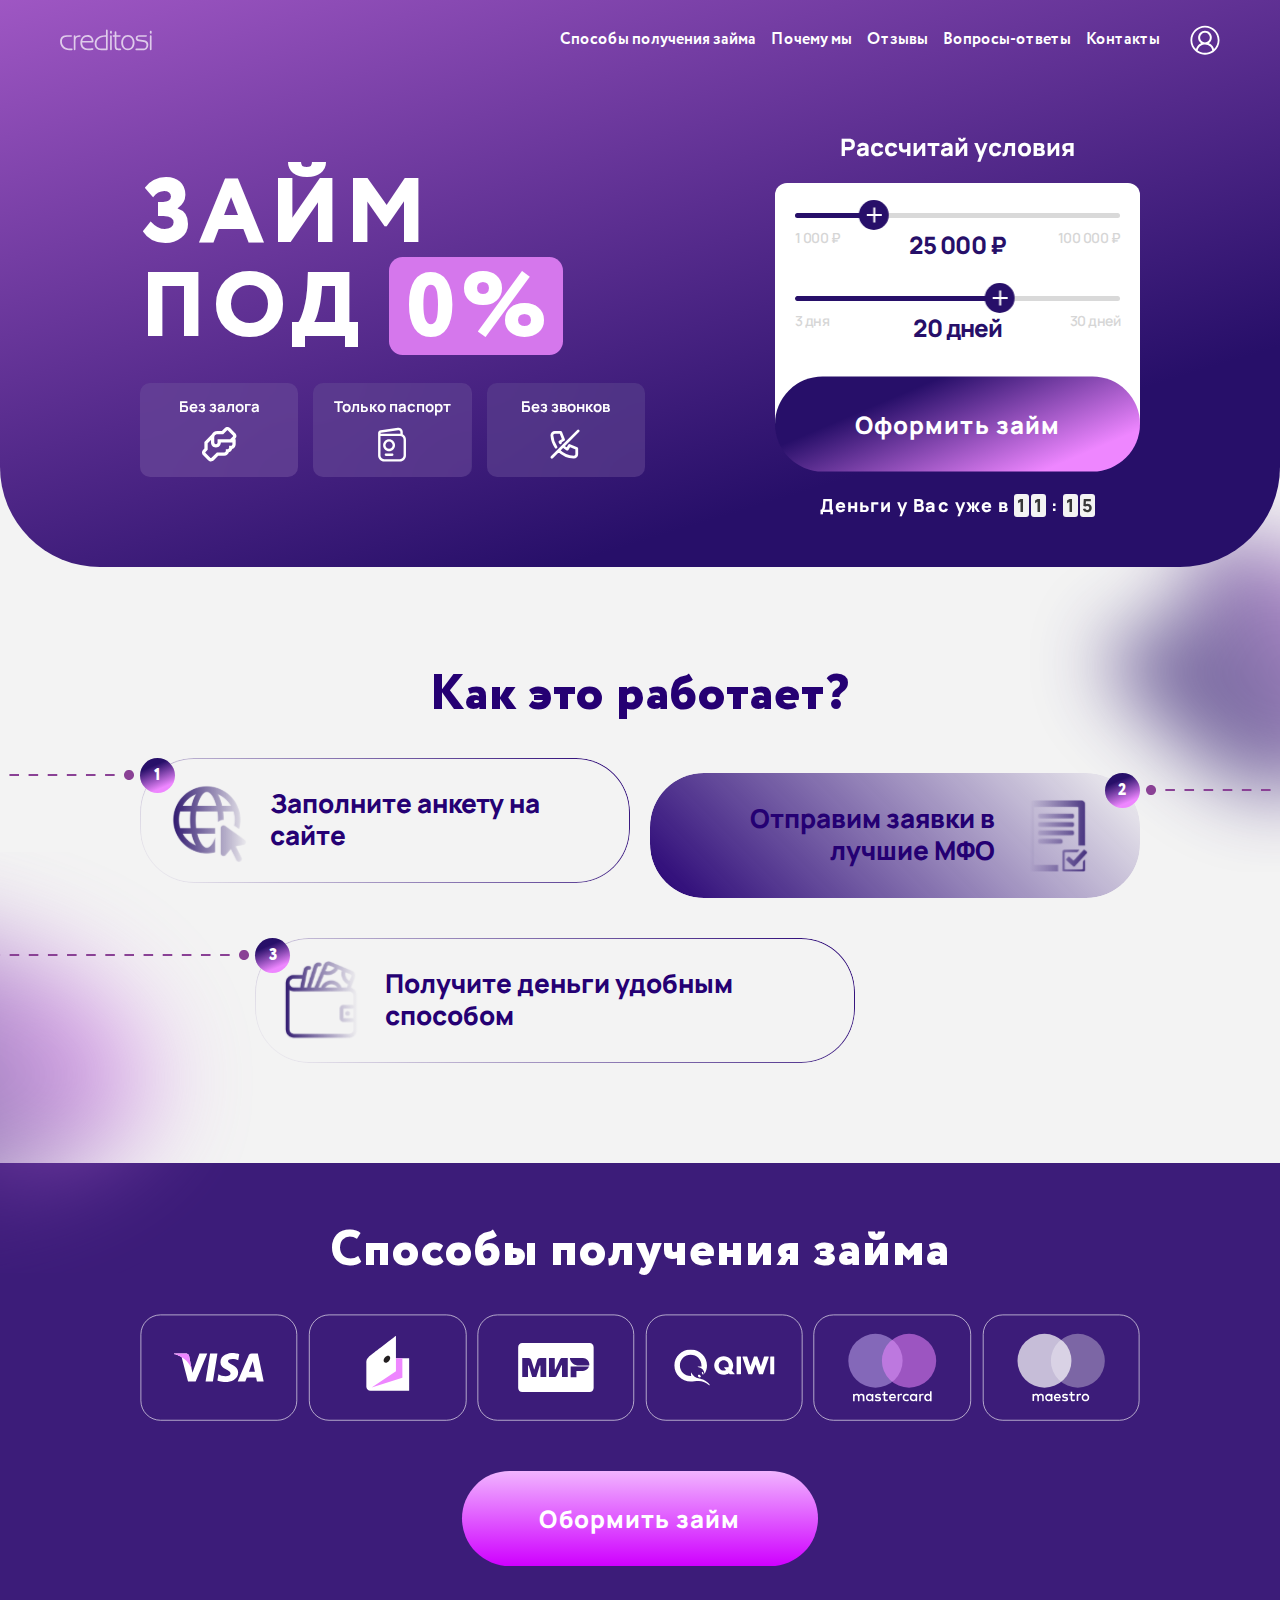
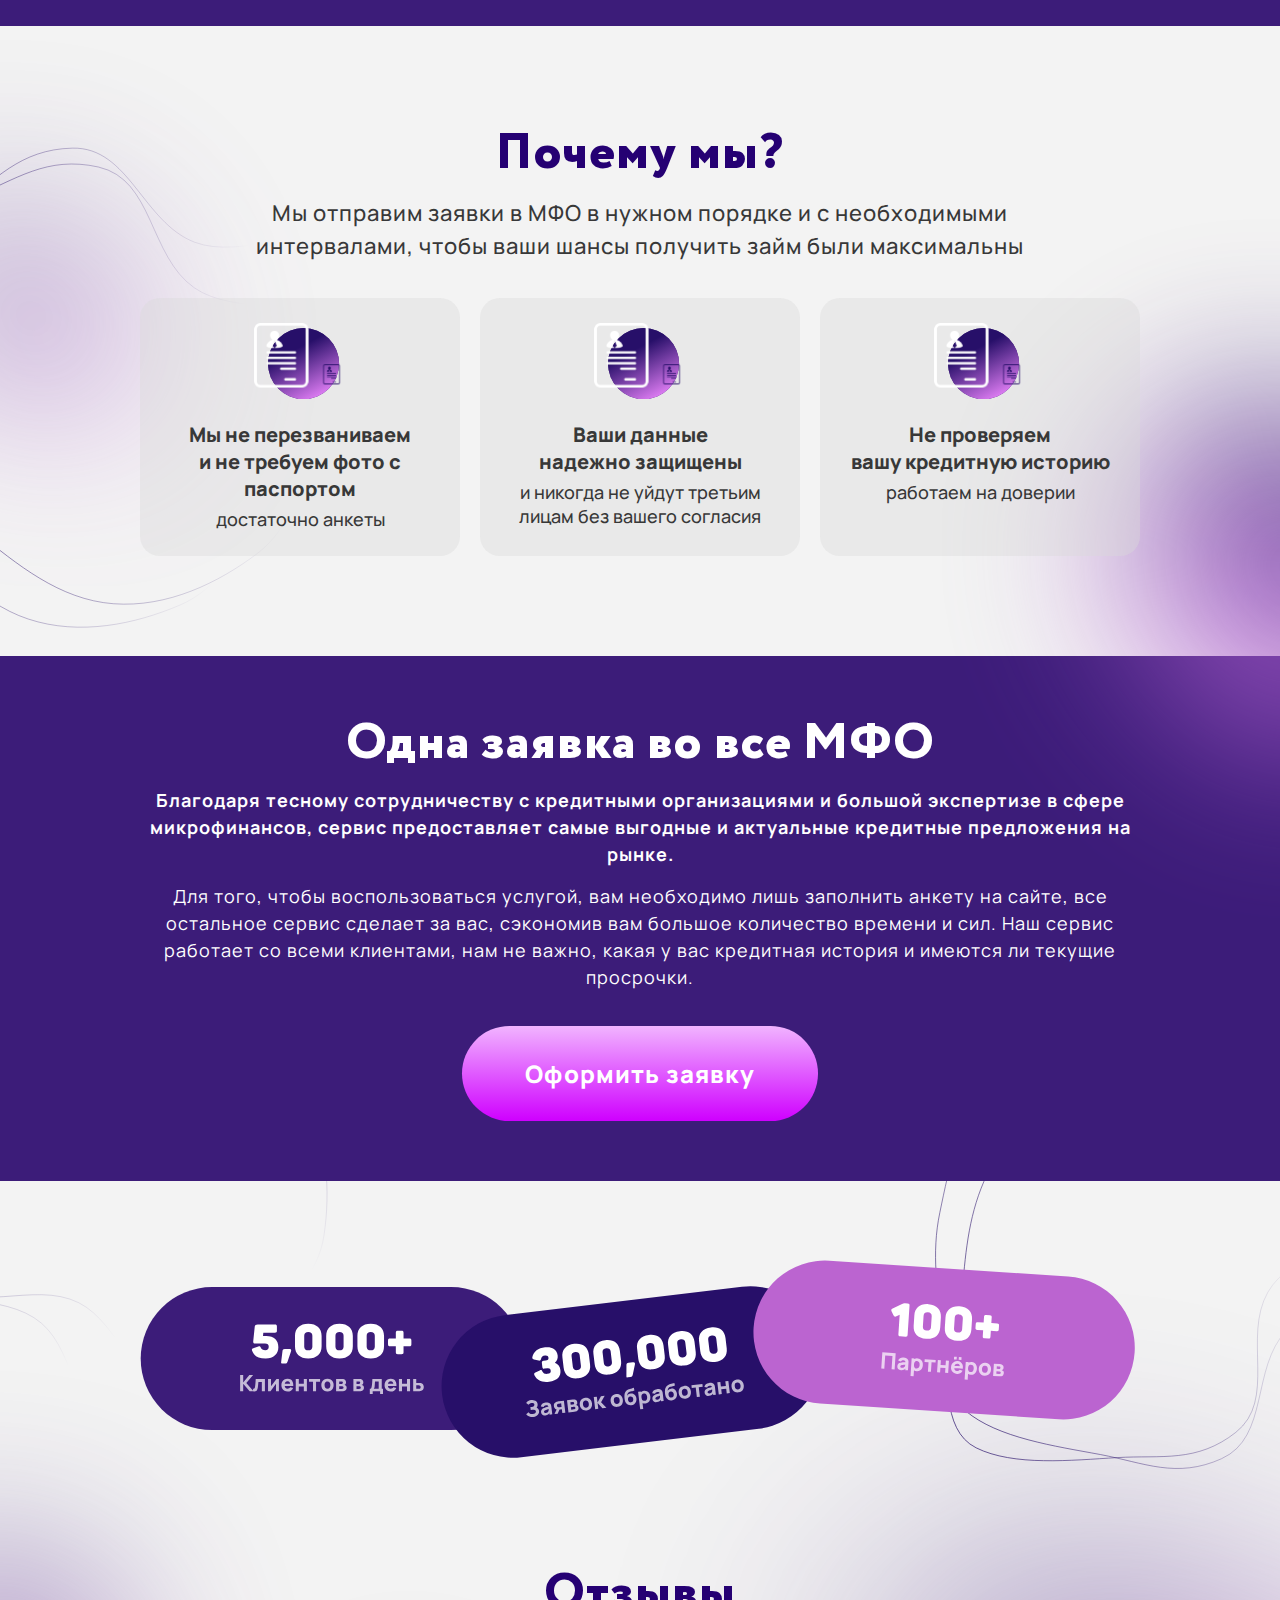
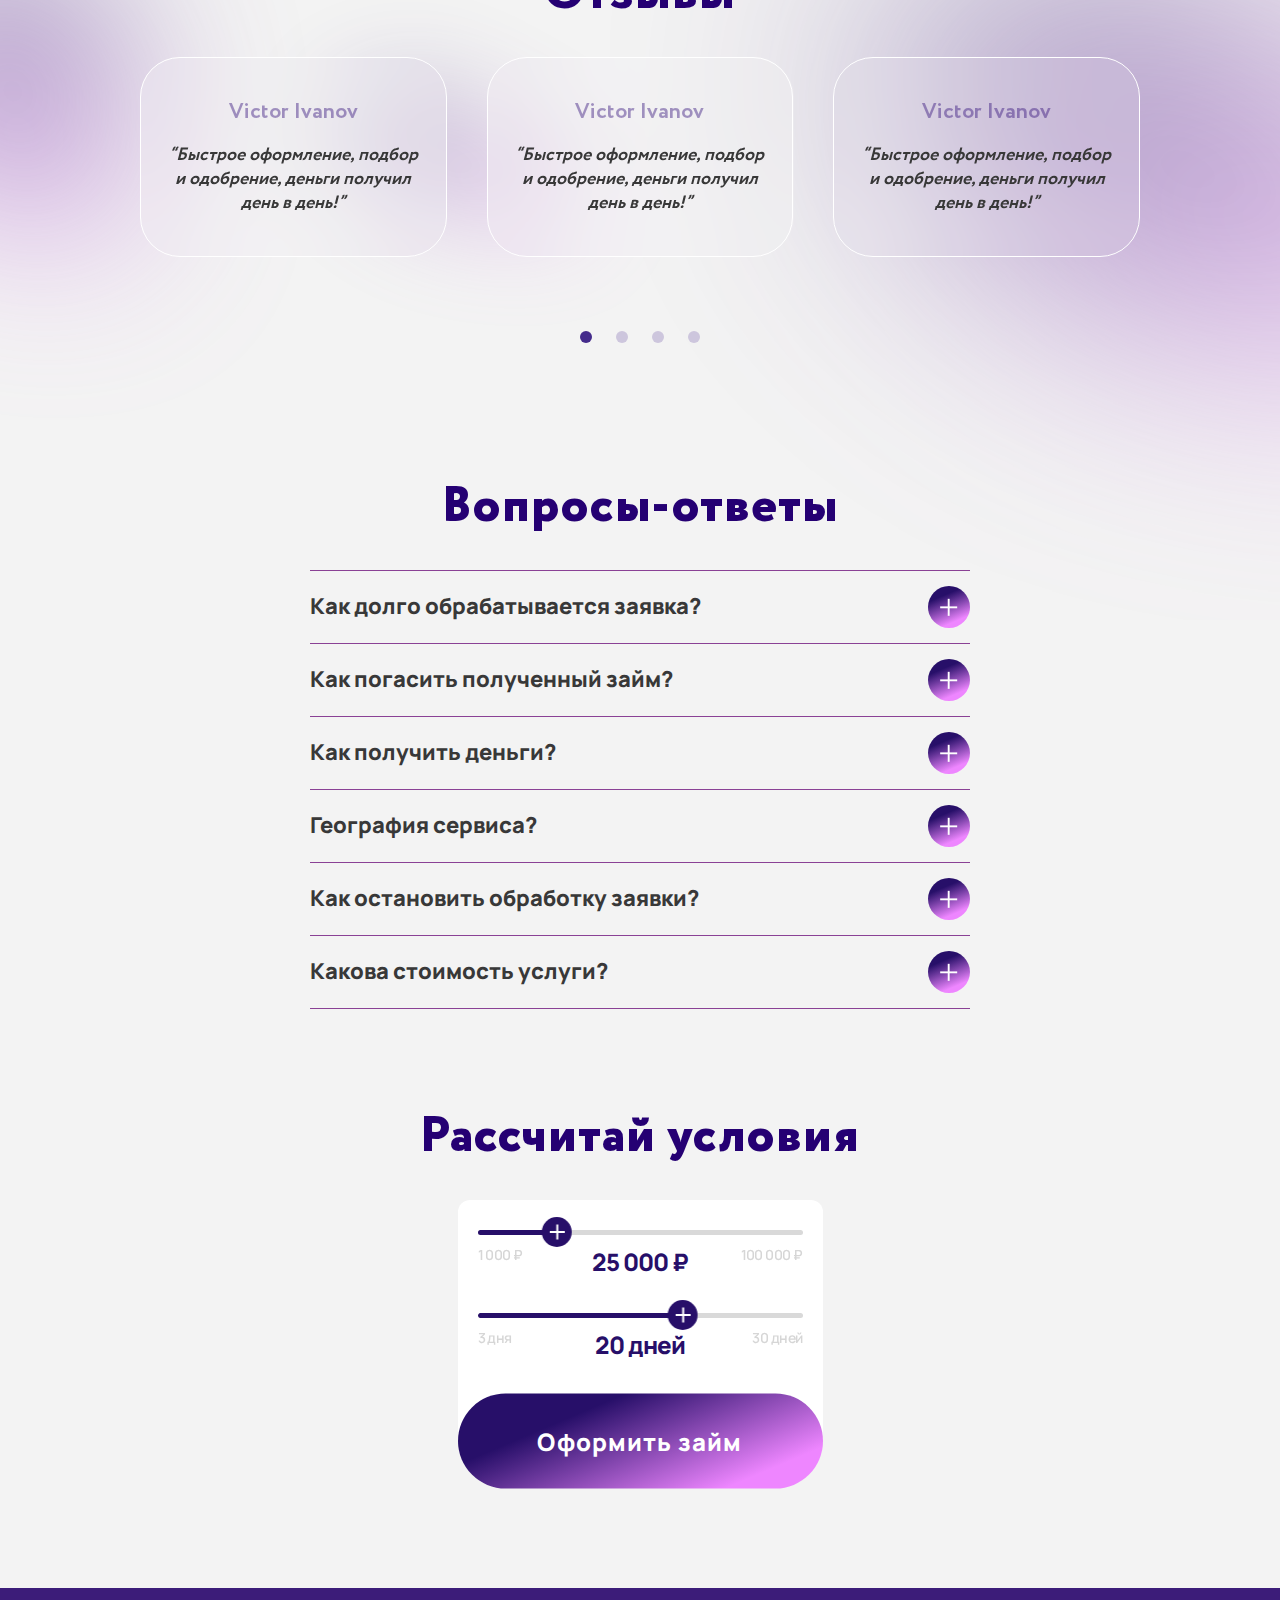
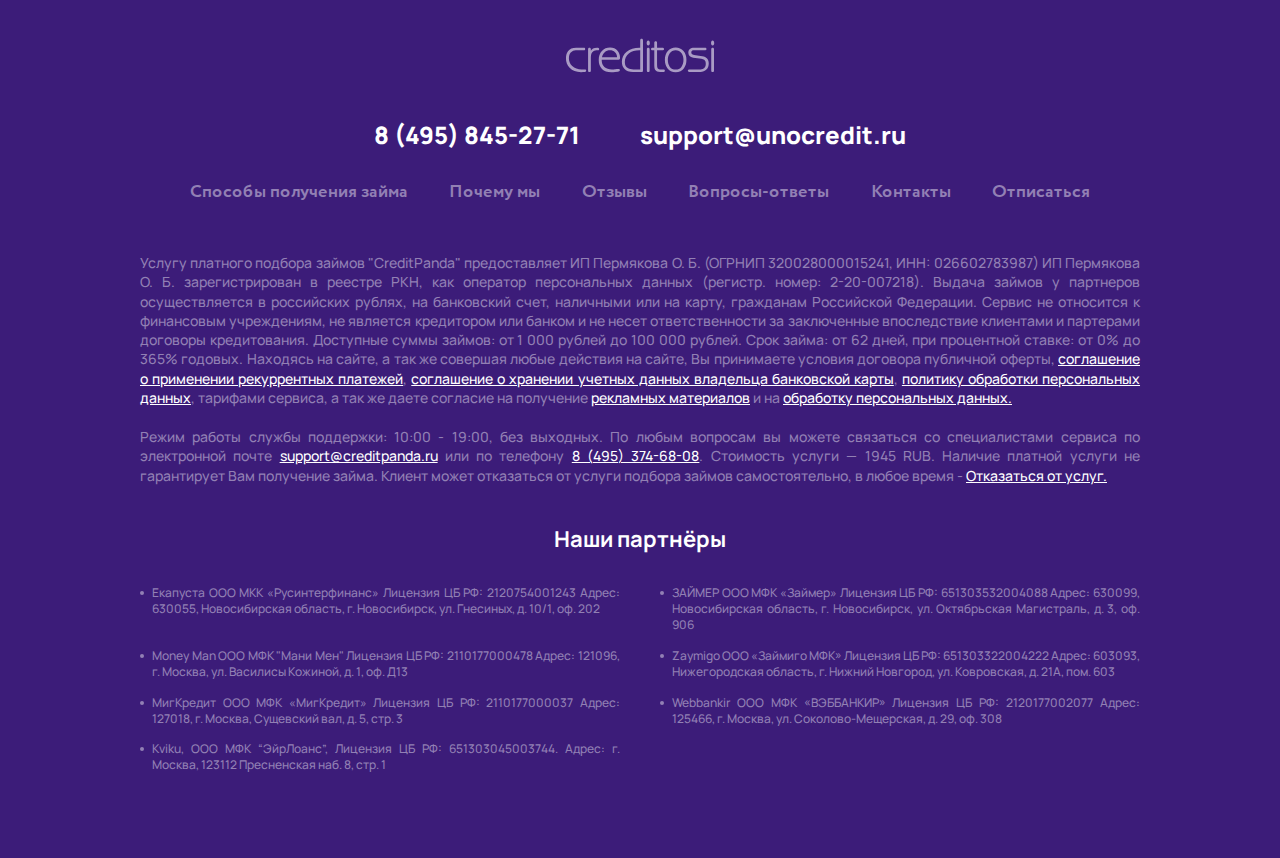
==== commit 767787e4: "init" ====
--- a/index.html
+++ b/index.html
@@ -1 +1 @@
-<!DOCTYPE html><html lang="ru"><head><meta charset="UTF-8"><meta http-equiv="x-ua-compatible" content="ie=edge"><meta name="viewport" content="width=device-width,initial-scale=1,shrink-to-fit=no"><meta name="robots" content="index, follow"><meta name="google" content="notranslate"><meta name="format-detection" content="telephone=no"><meta name="description" content=""><title>Главная</title><link rel="stylesheet" href="./css/index.min.css"></head><body><div class="wrapper"><header class="header" data-header><div class="header__wrapper"><div class="header__container"><button class="header__toggle-menu" type="button" data-header-menu-toggle></button> <a class="header__logo" href="#"><img src="./images/logo/header-logo.svg" alt="Header Logo"></a><div class="header__menu header-menu" data-header-menu><div class="header-menu__wrapper"><ul class="header-menu__items"><li class="header-menu__item"><span class="header-menu__link" data-anchor="bank-cards">Способы получения займа</span></li><li class="header-menu__item"><span class="header-menu__link" data-anchor="features">Почему мы</span></li><li class="header-menu__item"><span class="header-menu__link" data-anchor="reviews">Отзывы</span></li><li class="header-menu__item"><span class="header-menu__link" data-anchor="questions">Вопросы-ответы</span></li><li class="header-menu__item"><a class="header-menu__link" href="#">Контакты</a></li></ul><a class="header-menu__unsubscribe" href="#">Отписаться</a></div></div><a class="header__sign" href="#"><svg><use href="./images/sprite.svg#signin" xlink:href="./images/sprite.svg#signin"></use></svg></a></div></div><div class="header__overlay" data-header-overlay></div></header><main class="content"><div class="index"><div class="index-main"><div class="container"><div class="index-main__wrapper"><div class="index-main__body"><h1 class="index-main__title">Займ<br>под <span>0%</span></h1><div class="index-main__items"><div class="index-main__item"><span class="index-main__label">Без залога</span><div class="index-main__icon image"><img src="./images/index-main/icon_01.svg" alt="icon"></div></div><div class="index-main__item"><span class="index-main__label">Только паспорт</span><div class="index-main__icon image"><img src="./images/index-main/icon_02.svg" alt="icon"></div></div><div class="index-main__item"><span class="index-main__label">Без звонков</span><div class="index-main__icon image"><img src="./images/index-main/icon_03.svg" alt="icon"></div></div></div></div><div class="index-main__calc calc" data-range-slider><div class="calc__wrapper"><span class="index-main__calc-title"><span>Рассчитай условия</span></span><div class="calc__body"><div class="calc__items"><div class="calc__item"><div class="calc__slider" data-range-slider="sum"></div><span class="calc__tooltip" data-range-slider-tooltip="sum"></span></div><div class="calc__item"><div class="calc__slider" data-range-slider="day"></div><span class="calc__tooltip" data-range-slider-tooltip="date"></span></div></div><div class="calc__data"><div class="calc__row"><span class="calc__data-label">К возврату:</span> <span class="calc__data-value" data-range-slider-sum>30 000 ₽</span></div><div class="calc__row"><span class="calc__data-label">Погасить до:</span> <span class="calc__data-value" data-range-slider-date>14.09.2023</span></div></div><a class="calc__button button button_primary" href="#">Оформить займ</a></div></div><p class="index-main__promise">Деньги у Вас уже в <span>1</span><span>1</span> : <span>1</span><span>5</span></p></div></div></div></div><div class="steps"><div class="container"><div class="steps__wrapper"><h2 class="title">Как это работает?</h2><div class="steps__items"><div class="steps__items-row"><div class="steps__items-col"><div class="steps__item"><div class="steps__decor image"><img src="./images/steps/decor.svg" alt="decor"></div><div class="steps__icon image"><img src="./images/steps/icon_01.svg" alt="icon"></div><span class="steps__label">Заполните анкету на сайте</span></div></div><div class="steps__items-col"><div class="steps__item steps__item_right"><div class="steps__decor image"><img src="./images/steps/decor.svg" alt="decor"></div><div class="steps__icon image"><img src="./images/steps/icon_02.svg" alt="icon"></div><span class="steps__label">Отправим заявки в лучшие МФО</span></div></div></div><div class="steps__item"><div class="steps__decor image"><img src="./images/steps/decor.svg" alt="decor"></div><div class="steps__icon image"><img src="./images/steps/icon_03.svg" alt="icon"></div><span class="steps__label">Получите деньги удобным способом</span></div></div></div></div><div class="steps__bg steps__bg_01 image"><img src="./images/steps/bg_01.svg" alt="bg"></div><div class="steps__bg steps__bg_02 image"><img src="./images/steps/bg_02.svg" alt="bg"></div></div><div class="bank-cards" data-anchor-target="bank-cards"><div class="container"><div class="bank-cards__wrapper"><h2 class="title title_light">Способы получения займа</h2><div class="bank-cards__items"><img src="./images/bank-cards/logo_01.svg" alt="logo"> <img src="./images/bank-cards/logo_02.svg" alt="logo"> <img src="./images/bank-cards/logo_03.svg" alt="logo"> <img src="./images/bank-cards/logo_04.svg" alt="logo"> <img src="./images/bank-cards/logo_05.svg" alt="logo"> <img src="./images/bank-cards/logo_06.svg" alt="logo"></div><a class="bank-cards__link button button_primary button_light" href="#">Обормить займ</a></div></div></div><div class="features" data-anchor-target="features"><div class="container"><div class="features__wrapper"><h2 class="title">Почему мы? <span class="title__sub">Мы отправим заявки в МФО в нужном порядке и с необходимыми интервалами, чтобы ваши шансы получить займ были максимальны</span></h2><div class="features__items"><div class="features__item"><div class="features__icon"><img src="./images/features/icon_01.svg" alt="icon"></div><span class="features__label">Мы не перезваниваем<br>и не требуем фото с паспортом</span><p class="features__info">достаточно анкеты</p></div><div class="features__item"><div class="features__icon"><img src="./images/features/icon_01.svg" alt="icon"></div><span class="features__label">Ваши данные<br>надежно защищены</span><p class="features__info">и никогда не уйдут третьим<br>лицам без вашего согласия</p></div><div class="features__item"><div class="features__icon"><img src="./images/features/icon_01.svg" alt="icon"></div><span class="features__label">Не проверяем<br>вашу кредитную историю</span><p class="features__info">работаем на доверии</p></div></div></div></div><picture class="features__bg"><source srcset="./images/features/bg.svg" type="image/svg+xml" media="(min-width: 768px)"><img src="./images/features/bg_mobile.svg" alt="bg"></picture></div><div class="application"><div class="container"><div class="application__wrapper"><h2 class="application__title title title_light">Одна заявка во все МФО <span class="title__sub title__sub_bold">Благодаря тесному сотрудничеству с кредитными организациями и большой экспертизе в сфере микрофинансов, сервис предоставляет самые выгодные и актуальные кредитные предложения на рынке.</span> <span class="title__sub">Для того, чтобы воспользоваться услугой, вам необходимо лишь заполнить анкету на сайте, все остальное сервис сделает за вас, сэкономив вам большое количество времени и сил. Наш сервис работает со всеми клиентами, нам не важно, какая у вас кредитная история и имеются ли текущие просрочки.</span></h2><a class="application__button button button_primary button_light" href="#">Оформить заявку</a></div></div></div><div class="reviews"><div class="container"><div class="reviews__wrapper"><h2 class="title" data-anchor-target="reviews">Отзывы</h2><div class="reviews__slider"><div class="swiper" data-reviews-slider><div class="swiper-wrapper"><div class="swiper-slide"><div class="reviews__slide"><span class="reviews__name">Victor Ivanov</span><p class="reviews__comment">“Быстрое оформление, подбор и одобрение, деньги получил день в день!”</p></div></div><div class="swiper-slide"><div class="reviews__slide"><span class="reviews__name">Victor Ivanov</span><p class="reviews__comment">“Быстрое оформление, подбор и одобрение, деньги получил день в день!”</p></div></div><div class="swiper-slide"><div class="reviews__slide"><span class="reviews__name">Victor Ivanov</span><p class="reviews__comment">“Быстрое оформление, подбор и одобрение, деньги получил день в день!”</p></div></div><div class="swiper-slide"><div class="reviews__slide"><span class="reviews__name">Victor Ivanov</span><p class="reviews__comment">“Быстрое оформление, подбор и одобрение, деньги получил день в день!”</p></div></div><div class="swiper-slide"><div class="reviews__slide"><span class="reviews__name">Victor Ivanov</span><p class="reviews__comment">“Быстрое оформление, подбор и одобрение, деньги получил день в день!”</p></div></div><div class="swiper-slide"><div class="reviews__slide"><span class="reviews__name">Victor Ivanov</span><p class="reviews__comment">“Быстрое оформление, подбор и одобрение, деньги получил день в день!”</p></div></div></div></div><div class="swiper-pagination"></div></div></div></div><picture class="reviews__bg"><source srcset="./images/reviews/bg_desk.svg" type="image/svg+xml" media="(min-width: 576px)"><img src="./images/reviews/bg_mobile.svg" alt="bg"></picture></div><div class="questions" data-anchor-target="questions"><div class="container"><div class="questions__wrapper"><h2 class="title">Вопросы-ответы</h2><div class="questions__ac" data-ac><div class="questions__ac-item" data-ac-item><div class="questions__ac-button" data-ac-button><span>Как долго обрабатывается заявка?</span><div class="questions__icon"><svg><use href="./images/sprite.svg#plus" xlink:href="./images/sprite.svg#plus"></use></svg></div></div><div class="questions__ac-body" data-ac-body style="display: none">Заявка на займ обрабатывается от нескольких секунд до 15 минут в самых редких случаях</div></div><div class="questions__ac-item" data-ac-item><div class="questions__ac-button" data-ac-button><span>Как погасить полученный займ?</span><div class="questions__icon"><svg><use href="./images/sprite.svg#plus" xlink:href="./images/sprite.svg#plus"></use></svg></div></div><div class="questions__ac-body" data-ac-body style="display: none">Заявка на займ обрабатывается от нескольких секунд до 15 минут в самых редких случаях</div></div><div class="questions__ac-item" data-ac-item><div class="questions__ac-button" data-ac-button><span>Как получить деньги?</span><div class="questions__icon"><svg><use href="./images/sprite.svg#plus" xlink:href="./images/sprite.svg#plus"></use></svg></div></div><div class="questions__ac-body" data-ac-body style="display: none">Заявка на займ обрабатывается от нескольких секунд до 15 минут в самых редких случаях</div></div><div class="questions__ac-item" data-ac-item><div class="questions__ac-button" data-ac-button><span>География сервиса?</span><div class="questions__icon"><svg><use href="./images/sprite.svg#plus" xlink:href="./images/sprite.svg#plus"></use></svg></div></div><div class="questions__ac-body" data-ac-body style="display: none">Заявка на займ обрабатывается от нескольких секунд до 15 минут в самых редких случаях</div></div><div class="questions__ac-item" data-ac-item><div class="questions__ac-button" data-ac-button><span>Как остановить обработку заявки?</span><div class="questions__icon"><svg><use href="./images/sprite.svg#plus" xlink:href="./images/sprite.svg#plus"></use></svg></div></div><div class="questions__ac-body" data-ac-body style="display: none">Заявка на займ обрабатывается от нескольких секунд до 15 минут в самых редких случаях</div></div><div class="questions__ac-item" data-ac-item><div class="questions__ac-button" data-ac-button><span>Какова стоимость услуги?</span><div class="questions__icon"><svg><use href="./images/sprite.svg#plus" xlink:href="./images/sprite.svg#plus"></use></svg></div></div><div class="questions__ac-body" data-ac-body style="display: none">Заявка на займ обрабатывается от нескольких секунд до 15 минут в самых редких случаях</div></div></div></div></div></div><div class="index__calc"><div class="container"><h2 class="title">Рассчитай условия</h2><div class="calc" data-range-slider><div class="calc__wrapper"><div class="calc__body"><div class="calc__items"><div class="calc__item"><div class="calc__slider" data-range-slider="sum"></div><span class="calc__tooltip" data-range-slider-tooltip="sum"></span></div><div class="calc__item"><div class="calc__slider" data-range-slider="day"></div><span class="calc__tooltip" data-range-slider-tooltip="date"></span></div></div><div class="calc__data"><div class="calc__row"><span class="calc__data-label">К возврату:</span> <span class="calc__data-value" data-range-slider-sum>30 000 ₽</span></div><div class="calc__row"><span class="calc__data-label">Погасить до:</span> <span class="calc__data-value" data-range-slider-date>14.09.2023</span></div></div><a class="calc__button button button_primary" href="#">Оформить займ</a></div></div></div></div></div></div></main><footer class="footer"><div class="container"><div class="footer__header"><a class="footer__logo" href="#"><img src="./images/logo/footer-logo.svg" alt="logo"></a><div class="footer__contacts"><a class="footer__contact" href="tel:+9999999999">8 (495) 845-27-71</a> <a class="footer__contact" href="mailto:support@unocredit.ru">support@unocredit.ru</a></div><ul class="footer__actions"><li class="footer__action"><span data-anchor="bank-cards">Способы получения займа</span></li><li class="footer__action"><span data-anchor="features">Почему мы</span></li><li class="footer__action"><span data-anchor="reviews">Отзывы</span></li><li class="footer__action"><span data-anchor="questions">Вопросы-ответы</span></li><li class="footer__action"><a href="#">Контакты</a></li><li class="footer__action"><a href="#">Отписаться</a></li></ul></div><div class="footer__info"><p>Услугу платного подбора займов "CreditPanda" предоставляет ИП Пермякова О. Б. (ОГРНИП 320028000015241, ИНН: 026602783987) ИП Пермякова О. Б. зарегистрирован в реестре РКН, как оператор персональных данных (регистр. номер: 2-20-007218). Выдача займов у партнеров осуществляется в российских рублях, на банковский счет, наличными или на карту, гражданам Российской Федерации. Сервис не относится к финансовым учреждениям, не является кредитором или банком и не несет ответственности за заключенные впоследствие клиентами и партерами договоры кредитования. Доступные суммы займов: от 1 000 рублей до 100 000 рублей. Срок займа: от 62 дней, при процентной ставке: от 0% до 365% годовых. Находясь на сайте, а так же совершая любые действия на сайте, Вы принимаете условия договора публичной оферты, <a href="#">соглашение о применении рекуррентных платежей</a>, <a href="#">соглашение о хранении учетных данных владельца банковской карты</a>, <a href="#">политику обработки персональных данных</a>, тарифами сервиса, а так же даете согласие на получение <a href="#">рекламных материалов</a> и на <a href="#">обработку персональных данных.</a></p><p>Режим работы службы поддержки: 10:00 - 19:00, без выходных. По любым вопросам вы можете связаться со специалистами сервиса по электронной почте <a href="mailto:support@creditpanda.ru">support@creditpanda.ru</a> или по телефону <a href="tel:+9999999999">8 (495) 374-68-08</a>. Стоимость услуги — 1945 RUB. Наличие платной услуги не гарантирует Вам получение займа. Клиент может отказаться от услуги подбора займов самостоятельно, в любое время - <a href="#">Отказаться от услуг.</a></p></div><div class="footer__partners"><h4 class="footer__title">Наши партнёры</h4><ul class="footer__partners-list"><li>Екапуста ООО МКК «Русинтерфинанс» Лицензия ЦБ РФ: 2120754001243 Адрес: 630055, Новосибирская область, г. Новосибирск, ул. Гнесиных, д. 10/1, оф. 202</li><li>ЗАЙМЕР ООО МФК «Займер» Лицензия ЦБ РФ: 651303532004088 Адрес: 630099, Новосибирская область, г. Новосибирск, ул. Октябрьская Магистраль, д. 3, оф. 906</li><li>Money Man ООО МФК "Мани Мен" Лицензия ЦБ РФ: 2110177000478 Адрес: 121096, г. Москва, ул. Василисы Кожиной, д. 1, оф. Д13</li><li>Zaymigo ООО «Займиго МФК» Лицензия ЦБ РФ: 651303322004222 Адрес: 603093, Нижегородская область, г. Нижний Новгород, ул. Ковровская, д. 21А, пом. 603</li><li>МигКредит ООО МФК «МигКредит» Лицензия ЦБ РФ: 2110177000037 Адрес: 127018, г. Москва, Сущевский вал, д. 5, стр. 3</li><li>Webbankir ООО МФК «ВЭББАНКИР» Лицензия ЦБ РФ: 2120177002077 Адрес: 125466, г. Москва, ул. Соколово-Мещерская, д. 29, оф. 308</li><li>Kviku, ООО МФК “ЭйрЛоанс”, Лицензия ЦБ РФ: 651303045003744. Адрес: г. Москва, 123112 Пресненская наб. 8, стр. 1</li></ul></div></div></footer></div><script src="./js/index.js"></script></body></html>+<!DOCTYPE html><html lang="ru"><head><meta charset="UTF-8"><meta http-equiv="x-ua-compatible" content="ie=edge"><meta name="viewport" content="width=device-width,initial-scale=1,shrink-to-fit=no"><meta name="robots" content="index, follow"><meta name="google" content="notranslate"><meta name="format-detection" content="telephone=no"><meta name="description" content=""><title>Главная</title><link rel="stylesheet" href="./css/index.min.css"></head><body><div class="wrapper"><header class="header" data-header><div class="header__wrapper"><div class="header__container"><button class="header__toggle-menu" type="button" data-header-menu-toggle></button> <a class="header__logo" href="#"><img src="./images/logo/header-logo.svg" alt="Header Logo"></a><div class="header__menu header-menu" data-header-menu><div class="header-menu__wrapper"><ul class="header-menu__items"><li class="header-menu__item"><span class="header-menu__link" data-anchor="bank-cards">Способы получения займа</span></li><li class="header-menu__item"><span class="header-menu__link" data-anchor="features">Почему мы</span></li><li class="header-menu__item"><span class="header-menu__link" data-anchor="reviews">Отзывы</span></li><li class="header-menu__item"><span class="header-menu__link" data-anchor="questions">Вопросы-ответы</span></li><li class="header-menu__item"><a class="header-menu__link" href="#">Контакты</a></li></ul><a class="header-menu__unsubscribe" href="#">Отписаться</a></div></div><a class="header__sign" href="#"><svg><use href="./images/sprite.svg#signin" xlink:href="./images/sprite.svg#signin"></use></svg></a></div></div><div class="header__overlay" data-header-overlay></div></header><main class="content"><div class="index"><div class="index-main"><div class="container"><div class="index-main__wrapper"><div class="index-main__body"><h1 class="index-main__title">Займ<br>под <span>0%</span></h1><div class="index-main__items"><div class="index-main__item"><span class="index-main__label">Без залога</span><div class="index-main__icon image"><img src="./images/index-main/icon_01.svg" alt="icon"></div></div><div class="index-main__item"><span class="index-main__label">Только паспорт</span><div class="index-main__icon image"><img src="./images/index-main/icon_02.svg" alt="icon"></div></div><div class="index-main__item"><span class="index-main__label">Без звонков</span><div class="index-main__icon image"><img src="./images/index-main/icon_03.svg" alt="icon"></div></div></div></div><div class="index-main__calc calc" data-range-slider><div class="calc__wrapper"><span class="index-main__calc-title"><span>Рассчитай условия</span></span><div class="calc__body"><div class="calc__items"><div class="calc__item"><div class="calc__slider" data-range-slider="sum"></div><span class="calc__tooltip" data-range-slider-tooltip="sum"></span></div><div class="calc__item"><div class="calc__slider" data-range-slider="day"></div><span class="calc__tooltip" data-range-slider-tooltip="date"></span></div></div><div class="calc__data"><div class="calc__row"><span class="calc__data-label">К возврату:</span> <span class="calc__data-value" data-range-slider-sum>30 000 ₽</span></div><div class="calc__row"><span class="calc__data-label">Погасить до:</span> <span class="calc__data-value" data-range-slider-date>14.09.2023</span></div></div><a class="calc__button button button_primary" href="#">Оформить займ</a></div></div><p class="index-main__promise">Деньги у Вас уже в <span>1</span><span>1</span> : <span>1</span><span>5</span></p></div></div></div></div><div class="steps"><div class="container"><div class="steps__wrapper"><h2 class="title">Как это работает?</h2><div class="steps__items"><div class="steps__items-row"><div class="steps__items-col"><div class="steps__item"><div class="steps__decor image"><img src="./images/steps/decor.svg" alt="decor"></div><div class="steps__icon image"><img src="./images/steps/icon_01.svg" alt="icon"></div><span class="steps__label">Заполните анкету на сайте</span></div></div><div class="steps__items-col"><div class="steps__item steps__item_right"><div class="steps__decor image"><img src="./images/steps/decor.svg" alt="decor"></div><div class="steps__icon image"><img src="./images/steps/icon_02.svg" alt="icon"></div><span class="steps__label">Отправим заявки в лучшие МФО</span></div></div></div><div class="steps__item"><div class="steps__decor image"><img src="./images/steps/decor.svg" alt="decor"></div><div class="steps__icon image"><img src="./images/steps/icon_03.svg" alt="icon"></div><span class="steps__label">Получите деньги удобным способом</span></div></div></div></div><div class="steps__bg steps__bg_01 image"><img src="./images/steps/bg_01.svg" alt="bg"></div><div class="steps__bg steps__bg_02 image"><img src="./images/steps/bg_02.svg" alt="bg"></div></div><div class="bank-cards" data-anchor-target="bank-cards"><div class="container"><div class="bank-cards__wrapper"><h2 class="title title_light">Способы получения займа</h2><div class="bank-cards__items"><img src="./images/bank-cards/logo_01.svg" alt="logo"> <img src="./images/bank-cards/logo_02.svg" alt="logo"> <img src="./images/bank-cards/logo_03.svg" alt="logo"> <img src="./images/bank-cards/logo_04.svg" alt="logo"> <img src="./images/bank-cards/logo_05.svg" alt="logo"> <img src="./images/bank-cards/logo_06.svg" alt="logo"></div><a class="bank-cards__link button button_primary button_light" href="#">Обормить займ</a></div></div></div><div class="features" data-anchor-target="features"><div class="container"><div class="features__wrapper"><h2 class="title">Почему мы? <span class="title__sub">Мы отправим заявки в МФО в нужном порядке и с необходимыми интервалами, чтобы ваши шансы получить займ были максимальны</span></h2><div class="features__items"><div class="features__item"><div class="features__icon"><img src="./images/features/icon_01.svg" alt="icon"></div><span class="features__label">Мы не перезваниваем<br>и не требуем фото с паспортом</span><p class="features__info">достаточно анкеты</p></div><div class="features__item"><div class="features__icon"><img src="./images/features/icon_01.svg" alt="icon"></div><span class="features__label">Ваши данные<br>надежно защищены</span><p class="features__info">и никогда не уйдут третьим<br>лицам без вашего согласия</p></div><div class="features__item"><div class="features__icon"><img src="./images/features/icon_01.svg" alt="icon"></div><span class="features__label">Не проверяем<br>вашу кредитную историю</span><p class="features__info">работаем на доверии</p></div></div></div></div><picture class="features__bg"><source srcset="./images/features/bg.svg" type="image/svg+xml" media="(min-width: 768px)"><img src="./images/features/bg_mobile.svg" alt="bg"></picture></div><div class="application"><div class="container"><div class="application__wrapper"><h2 class="application__title title title_light">Одна заявка во все МФО <span class="title__sub title__sub_bold">Благодаря тесному сотрудничеству с кредитными организациями и большой экспертизе в сфере микрофинансов, сервис предоставляет самые выгодные и актуальные кредитные предложения на рынке.</span> <span class="title__sub">Для того, чтобы воспользоваться услугой, вам необходимо лишь заполнить анкету на сайте, все остальное сервис сделает за вас, сэкономив вам большое количество времени и сил. Наш сервис работает со всеми клиентами, нам не важно, какая у вас кредитная история и имеются ли текущие просрочки.</span></h2><a class="application__button button button_primary button_light" href="#">Оформить заявку</a></div></div></div><div class="reviews"><div class="container"><div class="reviews__wrapper"><picture class="reviews__embed"><source srcset="./images/reviews/img_desk.svg" type="image/svg+xml" media="(min-width: 768px)"><img src="./images/reviews/img_mobile.svg" alt="img"></picture><h2 class="title" data-anchor-target="reviews">Отзывы</h2><div class="reviews__slider"><div class="swiper" data-reviews-slider><div class="swiper-wrapper"><div class="swiper-slide"><div class="reviews__slide"><span class="reviews__name">Victor Ivanov</span><p class="reviews__comment">“Быстрое оформление, подбор и одобрение, деньги получил день в день!”</p></div></div><div class="swiper-slide"><div class="reviews__slide"><span class="reviews__name">Victor Ivanov</span><p class="reviews__comment">“Быстрое оформление, подбор и одобрение, деньги получил день в день!”</p></div></div><div class="swiper-slide"><div class="reviews__slide"><span class="reviews__name">Victor Ivanov</span><p class="reviews__comment">“Быстрое оформление, подбор и одобрение, деньги получил день в день!”</p></div></div><div class="swiper-slide"><div class="reviews__slide"><span class="reviews__name">Victor Ivanov</span><p class="reviews__comment">“Быстрое оформление, подбор и одобрение, деньги получил день в день!”</p></div></div><div class="swiper-slide"><div class="reviews__slide"><span class="reviews__name">Victor Ivanov</span><p class="reviews__comment">“Быстрое оформление, подбор и одобрение, деньги получил день в день!”</p></div></div><div class="swiper-slide"><div class="reviews__slide"><span class="reviews__name">Victor Ivanov</span><p class="reviews__comment">“Быстрое оформление, подбор и одобрение, деньги получил день в день!”</p></div></div></div></div><div class="swiper-pagination"></div></div></div></div><picture class="reviews__bg"><source srcset="./images/reviews/bg_desk.svg" type="image/svg+xml" media="(min-width: 576px)"><img src="./images/reviews/bg_mobile.png" alt="bg"></picture></div><div class="questions" data-anchor-target="questions"><div class="container"><div class="questions__wrapper"><h2 class="title">Вопросы-ответы</h2><div class="questions__ac" data-ac><div class="questions__ac-item" data-ac-item><div class="questions__ac-button" data-ac-button><span>Как долго обрабатывается заявка?</span><div class="questions__icon"><svg><use href="./images/sprite.svg#plus" xlink:href="./images/sprite.svg#plus"></use></svg></div></div><div class="questions__ac-body" data-ac-body style="display: none">Заявка на займ обрабатывается от нескольких секунд до 15 минут в самых редких случаях</div></div><div class="questions__ac-item" data-ac-item><div class="questions__ac-button" data-ac-button><span>Как погасить полученный займ?</span><div class="questions__icon"><svg><use href="./images/sprite.svg#plus" xlink:href="./images/sprite.svg#plus"></use></svg></div></div><div class="questions__ac-body" data-ac-body style="display: none">Заявка на займ обрабатывается от нескольких секунд до 15 минут в самых редких случаях</div></div><div class="questions__ac-item" data-ac-item><div class="questions__ac-button" data-ac-button><span>Как получить деньги?</span><div class="questions__icon"><svg><use href="./images/sprite.svg#plus" xlink:href="./images/sprite.svg#plus"></use></svg></div></div><div class="questions__ac-body" data-ac-body style="display: none">Заявка на займ обрабатывается от нескольких секунд до 15 минут в самых редких случаях</div></div><div class="questions__ac-item" data-ac-item><div class="questions__ac-button" data-ac-button><span>География сервиса?</span><div class="questions__icon"><svg><use href="./images/sprite.svg#plus" xlink:href="./images/sprite.svg#plus"></use></svg></div></div><div class="questions__ac-body" data-ac-body style="display: none">Заявка на займ обрабатывается от нескольких секунд до 15 минут в самых редких случаях</div></div><div class="questions__ac-item" data-ac-item><div class="questions__ac-button" data-ac-button><span>Как остановить обработку заявки?</span><div class="questions__icon"><svg><use href="./images/sprite.svg#plus" xlink:href="./images/sprite.svg#plus"></use></svg></div></div><div class="questions__ac-body" data-ac-body style="display: none">Заявка на займ обрабатывается от нескольких секунд до 15 минут в самых редких случаях</div></div><div class="questions__ac-item" data-ac-item><div class="questions__ac-button" data-ac-button><span>Какова стоимость услуги?</span><div class="questions__icon"><svg><use href="./images/sprite.svg#plus" xlink:href="./images/sprite.svg#plus"></use></svg></div></div><div class="questions__ac-body" data-ac-body style="display: none">Заявка на займ обрабатывается от нескольких секунд до 15 минут в самых редких случаях</div></div></div></div></div></div><div class="index__calc"><div class="container"><h2 class="title">Рассчитай условия</h2><div class="calc" data-range-slider><div class="calc__wrapper"><div class="calc__body"><div class="calc__items"><div class="calc__item"><div class="calc__slider" data-range-slider="sum"></div><span class="calc__tooltip" data-range-slider-tooltip="sum"></span></div><div class="calc__item"><div class="calc__slider" data-range-slider="day"></div><span class="calc__tooltip" data-range-slider-tooltip="date"></span></div></div><div class="calc__data"><div class="calc__row"><span class="calc__data-label">К возврату:</span> <span class="calc__data-value" data-range-slider-sum>30 000 ₽</span></div><div class="calc__row"><span class="calc__data-label">Погасить до:</span> <span class="calc__data-value" data-range-slider-date>14.09.2023</span></div></div><a class="calc__button button button_primary" href="#">Оформить займ</a></div></div></div></div></div></div></main><footer class="footer"><div class="container"><div class="footer__header"><a class="footer__logo" href="#"><img src="./images/logo/footer-logo.svg" alt="logo"></a><div class="footer__contacts"><a class="footer__contact" href="tel:+9999999999">8 (495) 845-27-71</a> <a class="footer__contact" href="mailto:support@unocredit.ru">support@unocredit.ru</a></div><ul class="footer__actions"><li class="footer__action"><span data-anchor="bank-cards">Способы получения займа</span></li><li class="footer__action"><span data-anchor="features">Почему мы</span></li><li class="footer__action"><span data-anchor="reviews">Отзывы</span></li><li class="footer__action"><span data-anchor="questions">Вопросы-ответы</span></li><li class="footer__action"><a href="#">Контакты</a></li><li class="footer__action"><a href="#">Отписаться</a></li></ul></div><div class="footer__info"><p>Услугу платного подбора займов "CreditPanda" предоставляет ИП Пермякова О. Б. (ОГРНИП 320028000015241, ИНН: 026602783987) ИП Пермякова О. Б. зарегистрирован в реестре РКН, как оператор персональных данных (регистр. номер: 2-20-007218). Выдача займов у партнеров осуществляется в российских рублях, на банковский счет, наличными или на карту, гражданам Российской Федерации. Сервис не относится к финансовым учреждениям, не является кредитором или банком и не несет ответственности за заключенные впоследствие клиентами и партерами договоры кредитования. Доступные суммы займов: от 1 000 рублей до 100 000 рублей. Срок займа: от 62 дней, при процентной ставке: от 0% до 365% годовых. Находясь на сайте, а так же совершая любые действия на сайте, Вы принимаете условия договора публичной оферты, <a href="#">соглашение о применении рекуррентных платежей</a>, <a href="#">соглашение о хранении учетных данных владельца банковской карты</a>, <a href="#">политику обработки персональных данных</a>, тарифами сервиса, а так же даете согласие на получение <a href="#">рекламных материалов</a> и на <a href="#">обработку персональных данных.</a></p><p>Режим работы службы поддержки: 10:00 - 19:00, без выходных. По любым вопросам вы можете связаться со специалистами сервиса по электронной почте <a href="mailto:support@creditpanda.ru">support@creditpanda.ru</a> или по телефону <a href="tel:+9999999999">8 (495) 374-68-08</a>. Стоимость услуги — 1945 RUB. Наличие платной услуги не гарантирует Вам получение займа. Клиент может отказаться от услуги подбора займов самостоятельно, в любое время - <a href="#">Отказаться от услуг.</a></p></div><div class="footer__partners"><h4 class="footer__title">Наши партнёры</h4><ul class="footer__partners-list"><li>Екапуста ООО МКК «Русинтерфинанс» Лицензия ЦБ РФ: 2120754001243 Адрес: 630055, Новосибирская область, г. Новосибирск, ул. Гнесиных, д. 10/1, оф. 202</li><li>ЗАЙМЕР ООО МФК «Займер» Лицензия ЦБ РФ: 651303532004088 Адрес: 630099, Новосибирская область, г. Новосибирск, ул. Октябрьская Магистраль, д. 3, оф. 906</li><li>Money Man ООО МФК "Мани Мен" Лицензия ЦБ РФ: 2110177000478 Адрес: 121096, г. Москва, ул. Василисы Кожиной, д. 1, оф. Д13</li><li>Zaymigo ООО «Займиго МФК» Лицензия ЦБ РФ: 651303322004222 Адрес: 603093, Нижегородская область, г. Нижний Новгород, ул. Ковровская, д. 21А, пом. 603</li><li>МигКредит ООО МФК «МигКредит» Лицензия ЦБ РФ: 2110177000037 Адрес: 127018, г. Москва, Сущевский вал, д. 5, стр. 3</li><li>Webbankir ООО МФК «ВЭББАНКИР» Лицензия ЦБ РФ: 2120177002077 Адрес: 125466, г. Москва, ул. Соколово-Мещерская, д. 29, оф. 308</li><li>Kviku, ООО МФК “ЭйрЛоанс”, Лицензия ЦБ РФ: 651303045003744. Адрес: г. Москва, 123112 Пресненская наб. 8, стр. 1</li></ul></div></div></footer></div><script src="./js/index.js"></script></body></html>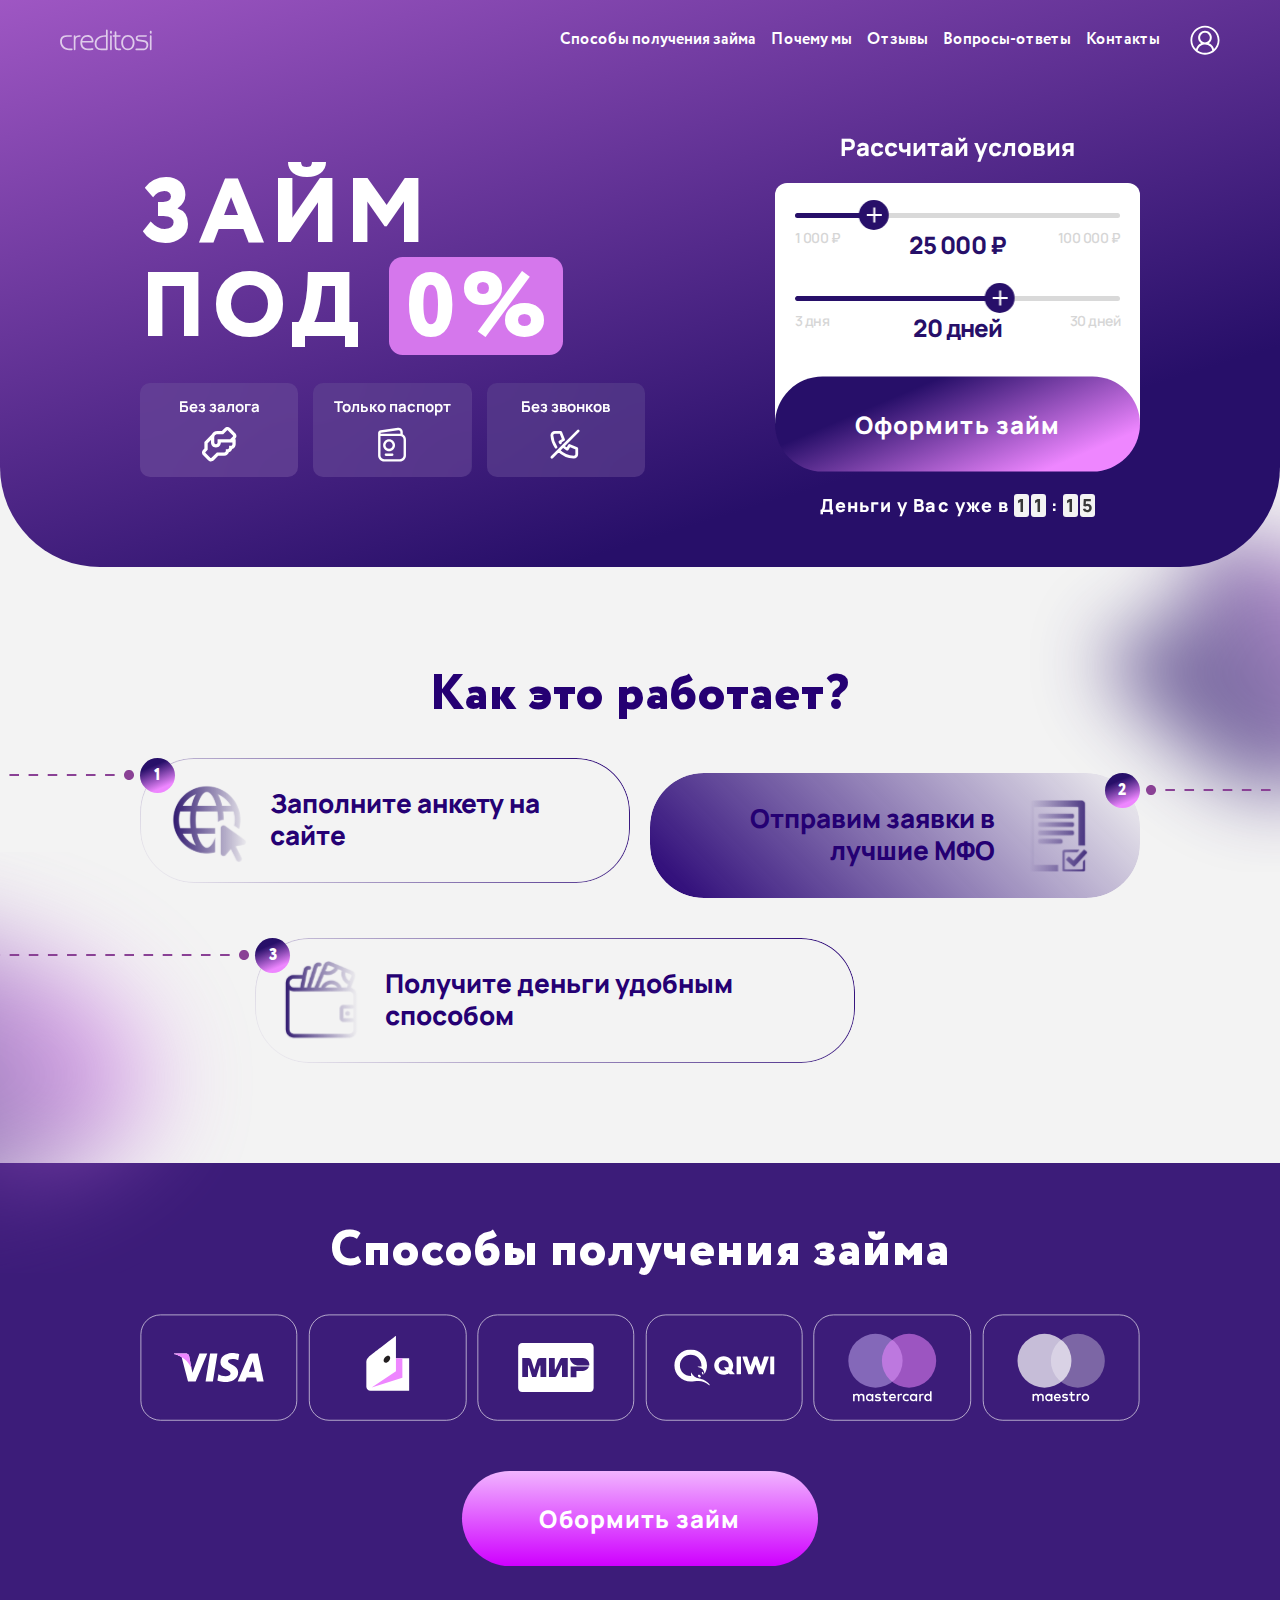
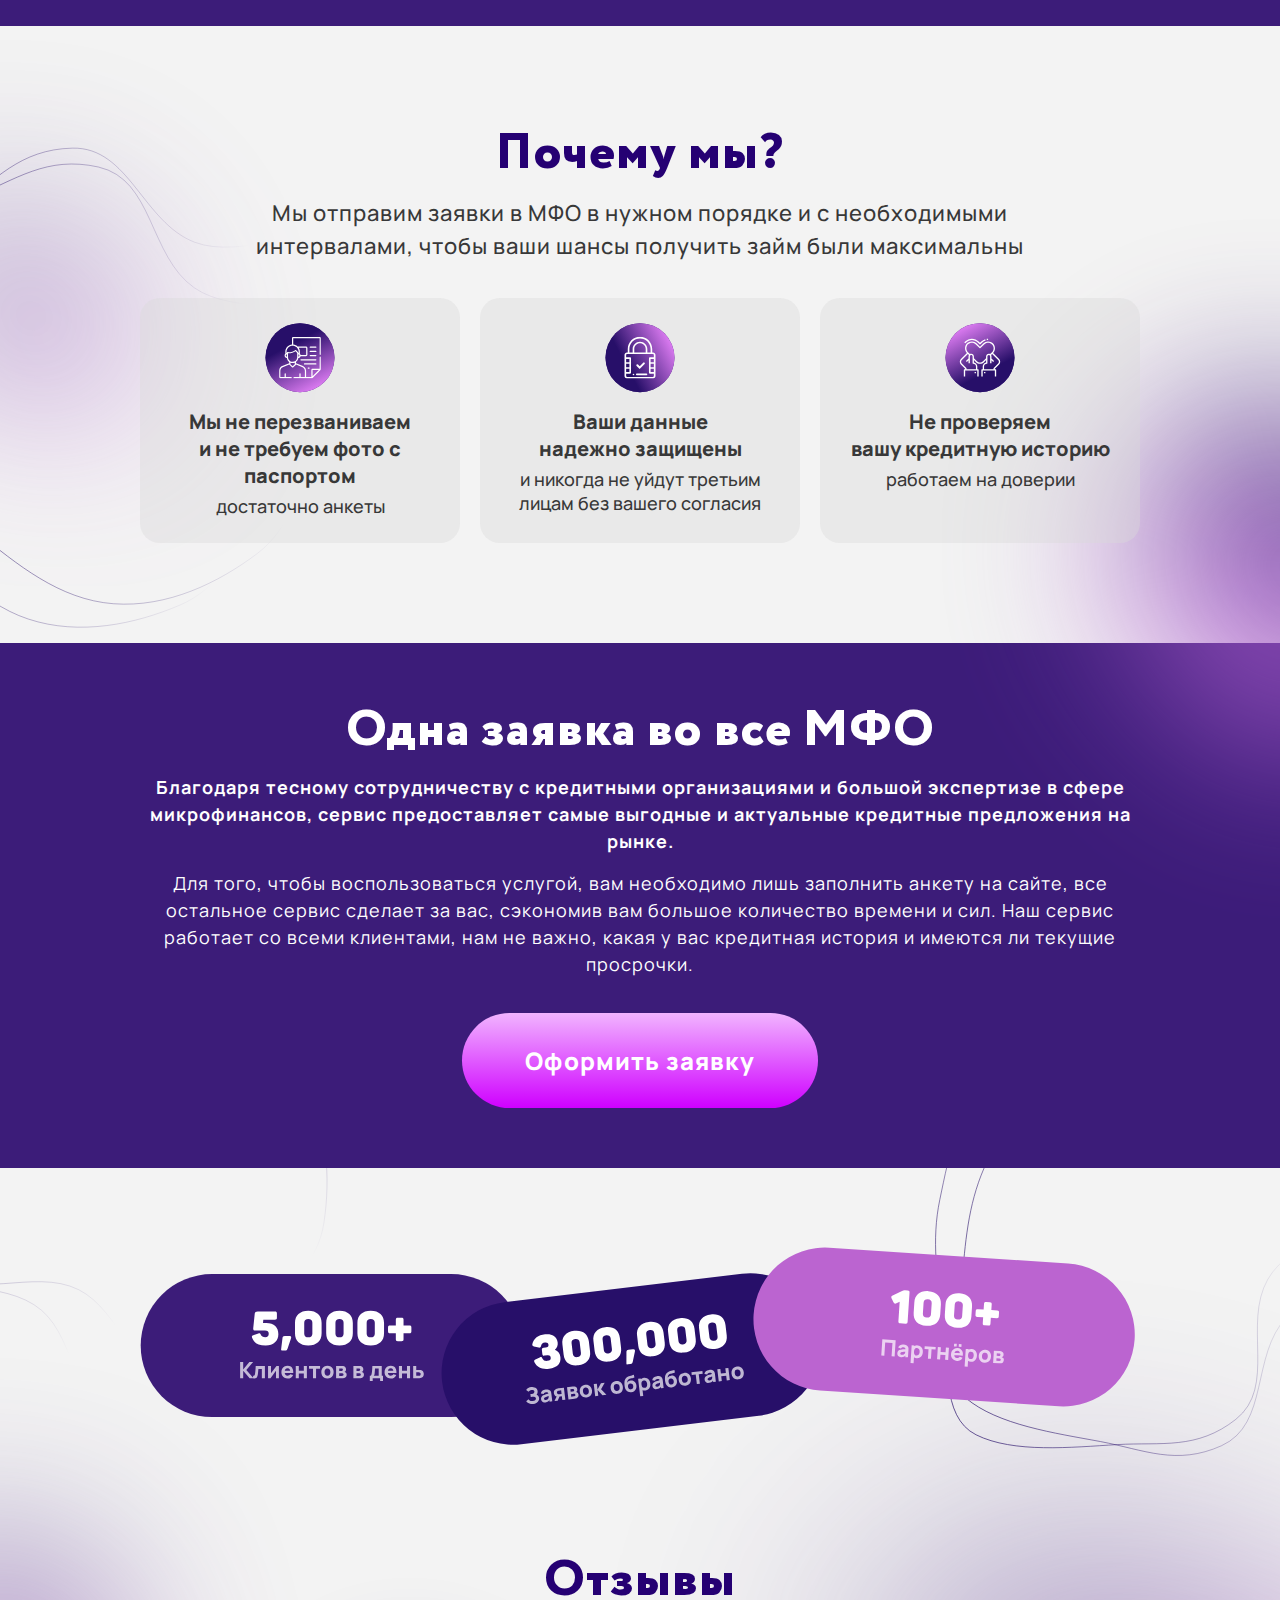
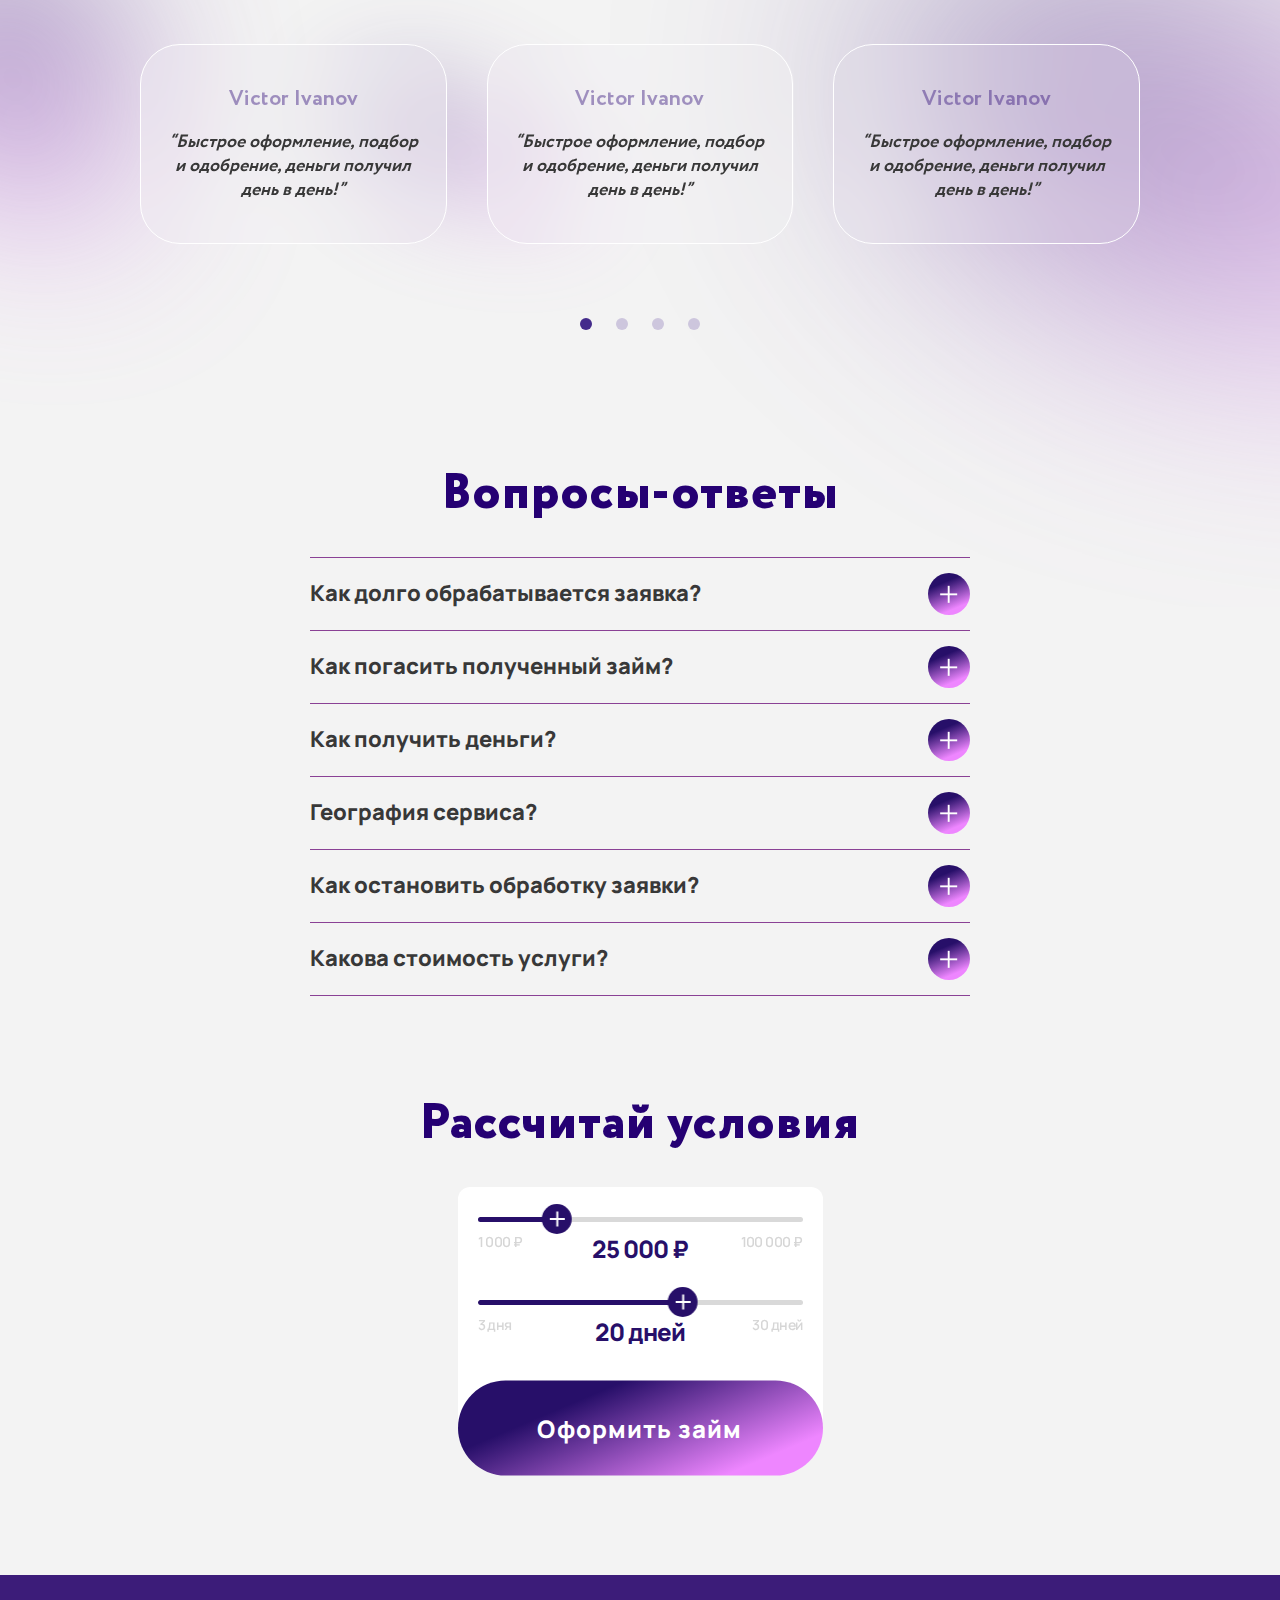
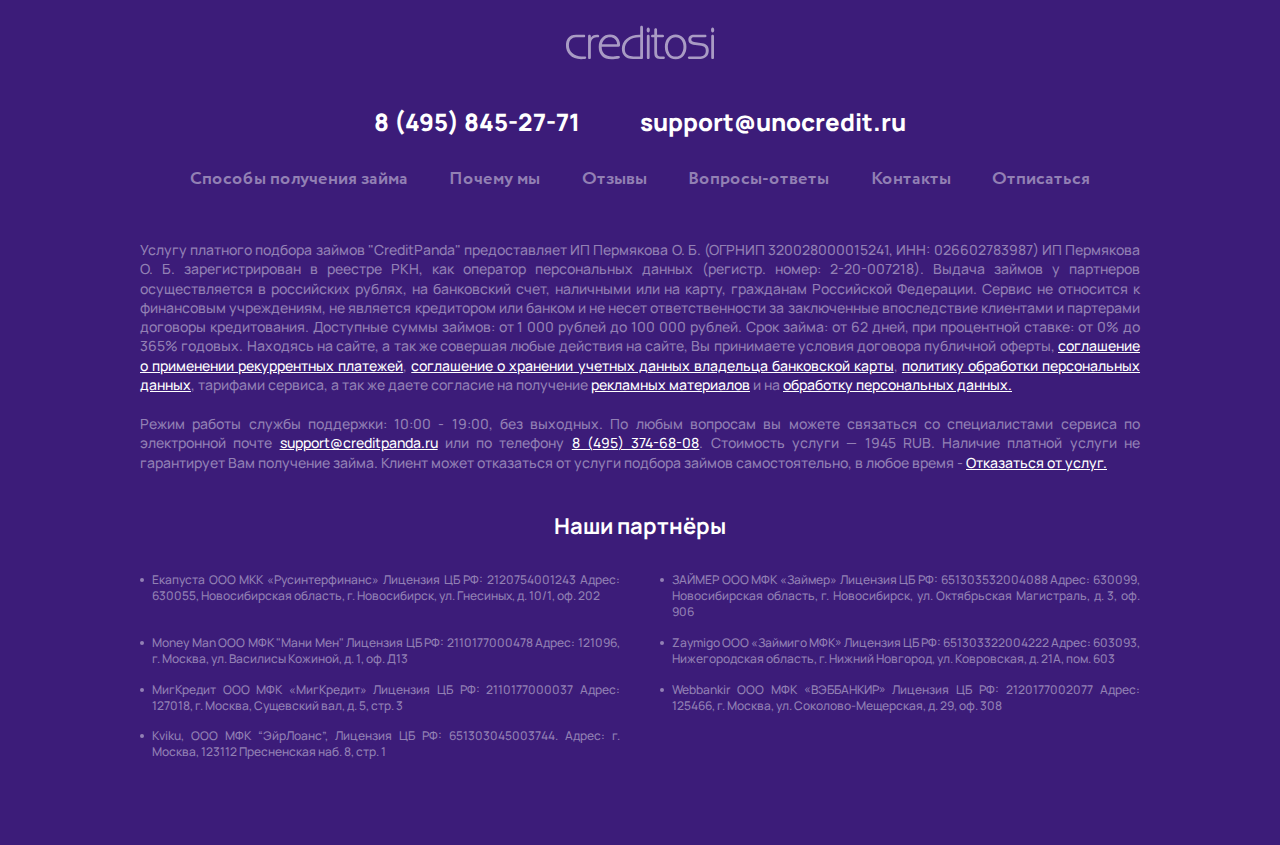
==== commit 6c7e0cdf: "init" ====
--- a/index.html
+++ b/index.html
@@ -1 +1 @@
-<!DOCTYPE html><html lang="ru"><head><meta charset="UTF-8"><meta http-equiv="x-ua-compatible" content="ie=edge"><meta name="viewport" content="width=device-width,initial-scale=1,shrink-to-fit=no"><meta name="robots" content="index, follow"><meta name="google" content="notranslate"><meta name="format-detection" content="telephone=no"><meta name="description" content=""><title>Главная</title><link rel="stylesheet" href="./css/index.min.css"></head><body><div class="wrapper"><header class="header" data-header><div class="header__wrapper"><div class="header__container"><button class="header__toggle-menu" type="button" data-header-menu-toggle></button> <a class="header__logo" href="#"><img src="./images/logo/header-logo.svg" alt="Header Logo"></a><div class="header__menu header-menu" data-header-menu><div class="header-menu__wrapper"><ul class="header-menu__items"><li class="header-menu__item"><span class="header-menu__link" data-anchor="bank-cards">Способы получения займа</span></li><li class="header-menu__item"><span class="header-menu__link" data-anchor="features">Почему мы</span></li><li class="header-menu__item"><span class="header-menu__link" data-anchor="reviews">Отзывы</span></li><li class="header-menu__item"><span class="header-menu__link" data-anchor="questions">Вопросы-ответы</span></li><li class="header-menu__item"><a class="header-menu__link" href="#">Контакты</a></li></ul><a class="header-menu__unsubscribe" href="#">Отписаться</a></div></div><a class="header__sign" href="#"><svg><use href="./images/sprite.svg#signin" xlink:href="./images/sprite.svg#signin"></use></svg></a></div></div><div class="header__overlay" data-header-overlay></div></header><main class="content"><div class="index"><div class="index-main"><div class="container"><div class="index-main__wrapper"><div class="index-main__body"><h1 class="index-main__title">Займ<br>под <span>0%</span></h1><div class="index-main__items"><div class="index-main__item"><span class="index-main__label">Без залога</span><div class="index-main__icon image"><img src="./images/index-main/icon_01.svg" alt="icon"></div></div><div class="index-main__item"><span class="index-main__label">Только паспорт</span><div class="index-main__icon image"><img src="./images/index-main/icon_02.svg" alt="icon"></div></div><div class="index-main__item"><span class="index-main__label">Без звонков</span><div class="index-main__icon image"><img src="./images/index-main/icon_03.svg" alt="icon"></div></div></div></div><div class="index-main__calc calc" data-range-slider><div class="calc__wrapper"><span class="index-main__calc-title"><span>Рассчитай условия</span></span><div class="calc__body"><div class="calc__items"><div class="calc__item"><div class="calc__slider" data-range-slider="sum"></div><span class="calc__tooltip" data-range-slider-tooltip="sum"></span></div><div class="calc__item"><div class="calc__slider" data-range-slider="day"></div><span class="calc__tooltip" data-range-slider-tooltip="date"></span></div></div><div class="calc__data"><div class="calc__row"><span class="calc__data-label">К возврату:</span> <span class="calc__data-value" data-range-slider-sum>30 000 ₽</span></div><div class="calc__row"><span class="calc__data-label">Погасить до:</span> <span class="calc__data-value" data-range-slider-date>14.09.2023</span></div></div><a class="calc__button button button_primary" href="#">Оформить займ</a></div></div><p class="index-main__promise">Деньги у Вас уже в <span>1</span><span>1</span> : <span>1</span><span>5</span></p></div></div></div></div><div class="steps"><div class="container"><div class="steps__wrapper"><h2 class="title">Как это работает?</h2><div class="steps__items"><div class="steps__items-row"><div class="steps__items-col"><div class="steps__item"><div class="steps__decor image"><img src="./images/steps/decor.svg" alt="decor"></div><div class="steps__icon image"><img src="./images/steps/icon_01.svg" alt="icon"></div><span class="steps__label">Заполните анкету на сайте</span></div></div><div class="steps__items-col"><div class="steps__item steps__item_right"><div class="steps__decor image"><img src="./images/steps/decor.svg" alt="decor"></div><div class="steps__icon image"><img src="./images/steps/icon_02.svg" alt="icon"></div><span class="steps__label">Отправим заявки в лучшие МФО</span></div></div></div><div class="steps__item"><div class="steps__decor image"><img src="./images/steps/decor.svg" alt="decor"></div><div class="steps__icon image"><img src="./images/steps/icon_03.svg" alt="icon"></div><span class="steps__label">Получите деньги удобным способом</span></div></div></div></div><div class="steps__bg steps__bg_01 image"><img src="./images/steps/bg_01.svg" alt="bg"></div><div class="steps__bg steps__bg_02 image"><img src="./images/steps/bg_02.svg" alt="bg"></div></div><div class="bank-cards" data-anchor-target="bank-cards"><div class="container"><div class="bank-cards__wrapper"><h2 class="title title_light">Способы получения займа</h2><div class="bank-cards__items"><img src="./images/bank-cards/logo_01.svg" alt="logo"> <img src="./images/bank-cards/logo_02.svg" alt="logo"> <img src="./images/bank-cards/logo_03.svg" alt="logo"> <img src="./images/bank-cards/logo_04.svg" alt="logo"> <img src="./images/bank-cards/logo_05.svg" alt="logo"> <img src="./images/bank-cards/logo_06.svg" alt="logo"></div><a class="bank-cards__link button button_primary button_light" href="#">Обормить займ</a></div></div></div><div class="features" data-anchor-target="features"><div class="container"><div class="features__wrapper"><h2 class="title">Почему мы? <span class="title__sub">Мы отправим заявки в МФО в нужном порядке и с необходимыми интервалами, чтобы ваши шансы получить займ были максимальны</span></h2><div class="features__items"><div class="features__item"><div class="features__icon"><img src="./images/features/icon_01.svg" alt="icon"></div><span class="features__label">Мы не перезваниваем<br>и не требуем фото с паспортом</span><p class="features__info">достаточно анкеты</p></div><div class="features__item"><div class="features__icon"><img src="./images/features/icon_01.svg" alt="icon"></div><span class="features__label">Ваши данные<br>надежно защищены</span><p class="features__info">и никогда не уйдут третьим<br>лицам без вашего согласия</p></div><div class="features__item"><div class="features__icon"><img src="./images/features/icon_01.svg" alt="icon"></div><span class="features__label">Не проверяем<br>вашу кредитную историю</span><p class="features__info">работаем на доверии</p></div></div></div></div><picture class="features__bg"><source srcset="./images/features/bg.svg" type="image/svg+xml" media="(min-width: 768px)"><img src="./images/features/bg_mobile.svg" alt="bg"></picture></div><div class="application"><div class="container"><div class="application__wrapper"><h2 class="application__title title title_light">Одна заявка во все МФО <span class="title__sub title__sub_bold">Благодаря тесному сотрудничеству с кредитными организациями и большой экспертизе в сфере микрофинансов, сервис предоставляет самые выгодные и актуальные кредитные предложения на рынке.</span> <span class="title__sub">Для того, чтобы воспользоваться услугой, вам необходимо лишь заполнить анкету на сайте, все остальное сервис сделает за вас, сэкономив вам большое количество времени и сил. Наш сервис работает со всеми клиентами, нам не важно, какая у вас кредитная история и имеются ли текущие просрочки.</span></h2><a class="application__button button button_primary button_light" href="#">Оформить заявку</a></div></div></div><div class="reviews"><div class="container"><div class="reviews__wrapper"><picture class="reviews__embed"><source srcset="./images/reviews/img_desk.svg" type="image/svg+xml" media="(min-width: 768px)"><img src="./images/reviews/img_mobile.svg" alt="img"></picture><h2 class="title" data-anchor-target="reviews">Отзывы</h2><div class="reviews__slider"><div class="swiper" data-reviews-slider><div class="swiper-wrapper"><div class="swiper-slide"><div class="reviews__slide"><span class="reviews__name">Victor Ivanov</span><p class="reviews__comment">“Быстрое оформление, подбор и одобрение, деньги получил день в день!”</p></div></div><div class="swiper-slide"><div class="reviews__slide"><span class="reviews__name">Victor Ivanov</span><p class="reviews__comment">“Быстрое оформление, подбор и одобрение, деньги получил день в день!”</p></div></div><div class="swiper-slide"><div class="reviews__slide"><span class="reviews__name">Victor Ivanov</span><p class="reviews__comment">“Быстрое оформление, подбор и одобрение, деньги получил день в день!”</p></div></div><div class="swiper-slide"><div class="reviews__slide"><span class="reviews__name">Victor Ivanov</span><p class="reviews__comment">“Быстрое оформление, подбор и одобрение, деньги получил день в день!”</p></div></div><div class="swiper-slide"><div class="reviews__slide"><span class="reviews__name">Victor Ivanov</span><p class="reviews__comment">“Быстрое оформление, подбор и одобрение, деньги получил день в день!”</p></div></div><div class="swiper-slide"><div class="reviews__slide"><span class="reviews__name">Victor Ivanov</span><p class="reviews__comment">“Быстрое оформление, подбор и одобрение, деньги получил день в день!”</p></div></div></div></div><div class="swiper-pagination"></div></div></div></div><picture class="reviews__bg"><source srcset="./images/reviews/bg_desk.svg" type="image/svg+xml" media="(min-width: 576px)"><img src="./images/reviews/bg_mobile.png" alt="bg"></picture></div><div class="questions" data-anchor-target="questions"><div class="container"><div class="questions__wrapper"><h2 class="title">Вопросы-ответы</h2><div class="questions__ac" data-ac><div class="questions__ac-item" data-ac-item><div class="questions__ac-button" data-ac-button><span>Как долго обрабатывается заявка?</span><div class="questions__icon"><svg><use href="./images/sprite.svg#plus" xlink:href="./images/sprite.svg#plus"></use></svg></div></div><div class="questions__ac-body" data-ac-body style="display: none">Заявка на займ обрабатывается от нескольких секунд до 15 минут в самых редких случаях</div></div><div class="questions__ac-item" data-ac-item><div class="questions__ac-button" data-ac-button><span>Как погасить полученный займ?</span><div class="questions__icon"><svg><use href="./images/sprite.svg#plus" xlink:href="./images/sprite.svg#plus"></use></svg></div></div><div class="questions__ac-body" data-ac-body style="display: none">Заявка на займ обрабатывается от нескольких секунд до 15 минут в самых редких случаях</div></div><div class="questions__ac-item" data-ac-item><div class="questions__ac-button" data-ac-button><span>Как получить деньги?</span><div class="questions__icon"><svg><use href="./images/sprite.svg#plus" xlink:href="./images/sprite.svg#plus"></use></svg></div></div><div class="questions__ac-body" data-ac-body style="display: none">Заявка на займ обрабатывается от нескольких секунд до 15 минут в самых редких случаях</div></div><div class="questions__ac-item" data-ac-item><div class="questions__ac-button" data-ac-button><span>География сервиса?</span><div class="questions__icon"><svg><use href="./images/sprite.svg#plus" xlink:href="./images/sprite.svg#plus"></use></svg></div></div><div class="questions__ac-body" data-ac-body style="display: none">Заявка на займ обрабатывается от нескольких секунд до 15 минут в самых редких случаях</div></div><div class="questions__ac-item" data-ac-item><div class="questions__ac-button" data-ac-button><span>Как остановить обработку заявки?</span><div class="questions__icon"><svg><use href="./images/sprite.svg#plus" xlink:href="./images/sprite.svg#plus"></use></svg></div></div><div class="questions__ac-body" data-ac-body style="display: none">Заявка на займ обрабатывается от нескольких секунд до 15 минут в самых редких случаях</div></div><div class="questions__ac-item" data-ac-item><div class="questions__ac-button" data-ac-button><span>Какова стоимость услуги?</span><div class="questions__icon"><svg><use href="./images/sprite.svg#plus" xlink:href="./images/sprite.svg#plus"></use></svg></div></div><div class="questions__ac-body" data-ac-body style="display: none">Заявка на займ обрабатывается от нескольких секунд до 15 минут в самых редких случаях</div></div></div></div></div></div><div class="index__calc"><div class="container"><h2 class="title">Рассчитай условия</h2><div class="calc" data-range-slider><div class="calc__wrapper"><div class="calc__body"><div class="calc__items"><div class="calc__item"><div class="calc__slider" data-range-slider="sum"></div><span class="calc__tooltip" data-range-slider-tooltip="sum"></span></div><div class="calc__item"><div class="calc__slider" data-range-slider="day"></div><span class="calc__tooltip" data-range-slider-tooltip="date"></span></div></div><div class="calc__data"><div class="calc__row"><span class="calc__data-label">К возврату:</span> <span class="calc__data-value" data-range-slider-sum>30 000 ₽</span></div><div class="calc__row"><span class="calc__data-label">Погасить до:</span> <span class="calc__data-value" data-range-slider-date>14.09.2023</span></div></div><a class="calc__button button button_primary" href="#">Оформить займ</a></div></div></div></div></div></div></main><footer class="footer"><div class="container"><div class="footer__header"><a class="footer__logo" href="#"><img src="./images/logo/footer-logo.svg" alt="logo"></a><div class="footer__contacts"><a class="footer__contact" href="tel:+9999999999">8 (495) 845-27-71</a> <a class="footer__contact" href="mailto:support@unocredit.ru">support@unocredit.ru</a></div><ul class="footer__actions"><li class="footer__action"><span data-anchor="bank-cards">Способы получения займа</span></li><li class="footer__action"><span data-anchor="features">Почему мы</span></li><li class="footer__action"><span data-anchor="reviews">Отзывы</span></li><li class="footer__action"><span data-anchor="questions">Вопросы-ответы</span></li><li class="footer__action"><a href="#">Контакты</a></li><li class="footer__action"><a href="#">Отписаться</a></li></ul></div><div class="footer__info"><p>Услугу платного подбора займов "CreditPanda" предоставляет ИП Пермякова О. Б. (ОГРНИП 320028000015241, ИНН: 026602783987) ИП Пермякова О. Б. зарегистрирован в реестре РКН, как оператор персональных данных (регистр. номер: 2-20-007218). Выдача займов у партнеров осуществляется в российских рублях, на банковский счет, наличными или на карту, гражданам Российской Федерации. Сервис не относится к финансовым учреждениям, не является кредитором или банком и не несет ответственности за заключенные впоследствие клиентами и партерами договоры кредитования. Доступные суммы займов: от 1 000 рублей до 100 000 рублей. Срок займа: от 62 дней, при процентной ставке: от 0% до 365% годовых. Находясь на сайте, а так же совершая любые действия на сайте, Вы принимаете условия договора публичной оферты, <a href="#">соглашение о применении рекуррентных платежей</a>, <a href="#">соглашение о хранении учетных данных владельца банковской карты</a>, <a href="#">политику обработки персональных данных</a>, тарифами сервиса, а так же даете согласие на получение <a href="#">рекламных материалов</a> и на <a href="#">обработку персональных данных.</a></p><p>Режим работы службы поддержки: 10:00 - 19:00, без выходных. По любым вопросам вы можете связаться со специалистами сервиса по электронной почте <a href="mailto:support@creditpanda.ru">support@creditpanda.ru</a> или по телефону <a href="tel:+9999999999">8 (495) 374-68-08</a>. Стоимость услуги — 1945 RUB. Наличие платной услуги не гарантирует Вам получение займа. Клиент может отказаться от услуги подбора займов самостоятельно, в любое время - <a href="#">Отказаться от услуг.</a></p></div><div class="footer__partners"><h4 class="footer__title">Наши партнёры</h4><ul class="footer__partners-list"><li>Екапуста ООО МКК «Русинтерфинанс» Лицензия ЦБ РФ: 2120754001243 Адрес: 630055, Новосибирская область, г. Новосибирск, ул. Гнесиных, д. 10/1, оф. 202</li><li>ЗАЙМЕР ООО МФК «Займер» Лицензия ЦБ РФ: 651303532004088 Адрес: 630099, Новосибирская область, г. Новосибирск, ул. Октябрьская Магистраль, д. 3, оф. 906</li><li>Money Man ООО МФК "Мани Мен" Лицензия ЦБ РФ: 2110177000478 Адрес: 121096, г. Москва, ул. Василисы Кожиной, д. 1, оф. Д13</li><li>Zaymigo ООО «Займиго МФК» Лицензия ЦБ РФ: 651303322004222 Адрес: 603093, Нижегородская область, г. Нижний Новгород, ул. Ковровская, д. 21А, пом. 603</li><li>МигКредит ООО МФК «МигКредит» Лицензия ЦБ РФ: 2110177000037 Адрес: 127018, г. Москва, Сущевский вал, д. 5, стр. 3</li><li>Webbankir ООО МФК «ВЭББАНКИР» Лицензия ЦБ РФ: 2120177002077 Адрес: 125466, г. Москва, ул. Соколово-Мещерская, д. 29, оф. 308</li><li>Kviku, ООО МФК “ЭйрЛоанс”, Лицензия ЦБ РФ: 651303045003744. Адрес: г. Москва, 123112 Пресненская наб. 8, стр. 1</li></ul></div></div></footer></div><script src="./js/index.js"></script></body></html>+<!DOCTYPE html><html lang="ru"><head><meta charset="UTF-8"><meta http-equiv="x-ua-compatible" content="ie=edge"><meta name="viewport" content="width=device-width,initial-scale=1,shrink-to-fit=no"><meta name="robots" content="index, follow"><meta name="google" content="notranslate"><meta name="format-detection" content="telephone=no"><meta name="description" content=""><title>Главная</title><link rel="stylesheet" href="./css/index.min.css"></head><body><div class="wrapper"><header class="header" data-header><div class="header__wrapper"><div class="header__container"><button class="header__toggle-menu" type="button" data-header-menu-toggle></button> <a class="header__logo" href="#"><img src="./images/logo/header-logo.svg" alt="Header Logo"></a><div class="header__menu header-menu" data-header-menu><div class="header-menu__wrapper"><ul class="header-menu__items"><li class="header-menu__item"><span class="header-menu__link" data-anchor="bank-cards">Способы получения займа</span></li><li class="header-menu__item"><span class="header-menu__link" data-anchor="features">Почему мы</span></li><li class="header-menu__item"><span class="header-menu__link" data-anchor="reviews">Отзывы</span></li><li class="header-menu__item"><span class="header-menu__link" data-anchor="questions">Вопросы-ответы</span></li><li class="header-menu__item"><a class="header-menu__link" href="#">Контакты</a></li></ul><a class="header-menu__unsubscribe" href="#">Отписаться</a></div></div><a class="header__sign" href="#"><svg><use href="./images/sprite.svg#signin" xlink:href="./images/sprite.svg#signin"></use></svg></a></div></div><div class="header__overlay" data-header-overlay></div></header><main class="content"><div class="index"><div class="index-main"><div class="container"><div class="index-main__wrapper"><div class="index-main__body"><h1 class="index-main__title">Займ<br>под <span>0%</span></h1><div class="index-main__items"><div class="index-main__item"><span class="index-main__label">Без залога</span><div class="index-main__icon image"><img src="./images/index-main/icon_01.svg" alt="icon"></div></div><div class="index-main__item"><span class="index-main__label">Только паспорт</span><div class="index-main__icon image"><img src="./images/index-main/icon_02.svg" alt="icon"></div></div><div class="index-main__item"><span class="index-main__label">Без звонков</span><div class="index-main__icon image"><img src="./images/index-main/icon_03.svg" alt="icon"></div></div></div></div><div class="index-main__calc calc" data-range-slider><div class="calc__wrapper"><span class="index-main__calc-title"><span>Рассчитай условия</span></span><div class="calc__body"><div class="calc__items"><div class="calc__item"><div class="calc__slider" data-range-slider="sum"></div><span class="calc__tooltip" data-range-slider-tooltip="sum"></span></div><div class="calc__item"><div class="calc__slider" data-range-slider="day"></div><span class="calc__tooltip" data-range-slider-tooltip="date"></span></div></div><div class="calc__data"><div class="calc__row"><span class="calc__data-label">К возврату:</span> <span class="calc__data-value" data-range-slider-sum>30 000 ₽</span></div><div class="calc__row"><span class="calc__data-label">Погасить до:</span> <span class="calc__data-value" data-range-slider-date>14.09.2023</span></div></div><a class="calc__button button button_primary" href="#">Оформить займ</a></div></div><p class="index-main__promise">Деньги у Вас уже в <span>1</span><span>1</span> : <span>1</span><span>5</span></p></div></div></div></div><div class="steps"><div class="container"><div class="steps__wrapper"><h2 class="title">Как это работает?</h2><div class="steps__items"><div class="steps__items-row"><div class="steps__items-col"><div class="steps__item"><div class="steps__decor image"><img src="./images/steps/decor.svg" alt="decor"></div><div class="steps__icon image"><img src="./images/steps/icon_01.svg" alt="icon"></div><span class="steps__label">Заполните анкету на сайте</span></div></div><div class="steps__items-col"><div class="steps__item steps__item_right"><div class="steps__decor image"><img src="./images/steps/decor.svg" alt="decor"></div><div class="steps__icon image"><img src="./images/steps/icon_02.svg" alt="icon"></div><span class="steps__label">Отправим заявки в лучшие МФО</span></div></div></div><div class="steps__item"><div class="steps__decor image"><img src="./images/steps/decor.svg" alt="decor"></div><div class="steps__icon image"><img src="./images/steps/icon_03.svg" alt="icon"></div><span class="steps__label">Получите деньги удобным способом</span></div></div></div></div><div class="steps__bg steps__bg_01 image"><img src="./images/steps/bg_01.svg" alt="bg"></div><div class="steps__bg steps__bg_02 image"><img src="./images/steps/bg_02.svg" alt="bg"></div></div><div class="bank-cards" data-anchor-target="bank-cards"><div class="container"><div class="bank-cards__wrapper"><h2 class="title title_light">Способы получения займа</h2><div class="bank-cards__items"><img src="./images/bank-cards/logo_01.svg" alt="logo"> <img src="./images/bank-cards/logo_02.svg" alt="logo"> <img src="./images/bank-cards/logo_03.svg" alt="logo"> <img src="./images/bank-cards/logo_04.svg" alt="logo"> <img src="./images/bank-cards/logo_05.svg" alt="logo"> <img src="./images/bank-cards/logo_06.svg" alt="logo"></div><a class="bank-cards__link button button_primary button_light" href="#">Обормить займ</a></div></div></div><div class="features" data-anchor-target="features"><div class="container"><div class="features__wrapper"><h2 class="title">Почему мы? <span class="title__sub">Мы отправим заявки в МФО в нужном порядке и с необходимыми интервалами, чтобы ваши шансы получить займ были максимальны</span></h2><div class="features__items"><div class="features__item"><div class="features__icon"><img src="./images/features/icon_01.svg" alt="icon"></div><span class="features__label">Мы не перезваниваем<br>и не требуем фото с паспортом</span><p class="features__info">достаточно анкеты</p></div><div class="features__item"><div class="features__icon"><img src="./images/features/icon_02.svg" alt="icon"></div><span class="features__label">Ваши данные<br>надежно защищены</span><p class="features__info">и никогда не уйдут третьим<br>лицам без вашего согласия</p></div><div class="features__item"><div class="features__icon"><img src="./images/features/icon_03.svg" alt="icon"></div><span class="features__label">Не проверяем<br>вашу кредитную историю</span><p class="features__info">работаем на доверии</p></div></div></div></div><picture class="features__bg"><source srcset="./images/features/bg.svg" type="image/svg+xml" media="(min-width: 768px)"><img src="./images/features/bg_mobile.svg" alt="bg"></picture></div><div class="application"><div class="container"><div class="application__wrapper"><h2 class="application__title title title_light">Одна заявка во все МФО <span class="title__sub title__sub_bold">Благодаря тесному сотрудничеству с кредитными организациями и большой экспертизе в сфере микрофинансов, сервис предоставляет самые выгодные и актуальные кредитные предложения на рынке.</span> <span class="title__sub">Для того, чтобы воспользоваться услугой, вам необходимо лишь заполнить анкету на сайте, все остальное сервис сделает за вас, сэкономив вам большое количество времени и сил. Наш сервис работает со всеми клиентами, нам не важно, какая у вас кредитная история и имеются ли текущие просрочки.</span></h2><a class="application__button button button_primary button_light" href="#">Оформить заявку</a></div></div></div><div class="reviews"><div class="container"><div class="reviews__wrapper"><picture class="reviews__embed"><source srcset="./images/reviews/img_desk.svg" type="image/svg+xml" media="(min-width: 768px)"><img src="./images/reviews/img_mobile.svg" alt="img"></picture><h2 class="title" data-anchor-target="reviews">Отзывы</h2><div class="reviews__slider"><div class="swiper" data-reviews-slider><div class="swiper-wrapper"><div class="swiper-slide"><div class="reviews__slide"><span class="reviews__name">Victor Ivanov</span><p class="reviews__comment">“Быстрое оформление, подбор и одобрение, деньги получил день в день!”</p></div></div><div class="swiper-slide"><div class="reviews__slide"><span class="reviews__name">Victor Ivanov</span><p class="reviews__comment">“Быстрое оформление, подбор и одобрение, деньги получил день в день!”</p></div></div><div class="swiper-slide"><div class="reviews__slide"><span class="reviews__name">Victor Ivanov</span><p class="reviews__comment">“Быстрое оформление, подбор и одобрение, деньги получил день в день!”</p></div></div><div class="swiper-slide"><div class="reviews__slide"><span class="reviews__name">Victor Ivanov</span><p class="reviews__comment">“Быстрое оформление, подбор и одобрение, деньги получил день в день!”</p></div></div><div class="swiper-slide"><div class="reviews__slide"><span class="reviews__name">Victor Ivanov</span><p class="reviews__comment">“Быстрое оформление, подбор и одобрение, деньги получил день в день!”</p></div></div><div class="swiper-slide"><div class="reviews__slide"><span class="reviews__name">Victor Ivanov</span><p class="reviews__comment">“Быстрое оформление, подбор и одобрение, деньги получил день в день!”</p></div></div></div></div><div class="swiper-pagination"></div></div></div></div><picture class="reviews__bg"><source srcset="./images/reviews/bg_desk.svg" type="image/svg+xml" media="(min-width: 576px)"><img src="./images/reviews/bg_mobile.png" alt="bg"></picture></div><div class="questions" data-anchor-target="questions"><div class="container"><div class="questions__wrapper"><h2 class="title">Вопросы-ответы</h2><div class="questions__ac" data-ac><div class="questions__ac-item" data-ac-item><div class="questions__ac-button" data-ac-button><span>Как долго обрабатывается заявка?</span><div class="questions__icon"><svg><use href="./images/sprite.svg#plus" xlink:href="./images/sprite.svg#plus"></use></svg></div></div><div class="questions__ac-body" data-ac-body style="display: none">Заявка на займ обрабатывается от нескольких секунд до 15 минут в самых редких случаях</div></div><div class="questions__ac-item" data-ac-item><div class="questions__ac-button" data-ac-button><span>Как погасить полученный займ?</span><div class="questions__icon"><svg><use href="./images/sprite.svg#plus" xlink:href="./images/sprite.svg#plus"></use></svg></div></div><div class="questions__ac-body" data-ac-body style="display: none">Заявка на займ обрабатывается от нескольких секунд до 15 минут в самых редких случаях</div></div><div class="questions__ac-item" data-ac-item><div class="questions__ac-button" data-ac-button><span>Как получить деньги?</span><div class="questions__icon"><svg><use href="./images/sprite.svg#plus" xlink:href="./images/sprite.svg#plus"></use></svg></div></div><div class="questions__ac-body" data-ac-body style="display: none">Заявка на займ обрабатывается от нескольких секунд до 15 минут в самых редких случаях</div></div><div class="questions__ac-item" data-ac-item><div class="questions__ac-button" data-ac-button><span>География сервиса?</span><div class="questions__icon"><svg><use href="./images/sprite.svg#plus" xlink:href="./images/sprite.svg#plus"></use></svg></div></div><div class="questions__ac-body" data-ac-body style="display: none">Заявка на займ обрабатывается от нескольких секунд до 15 минут в самых редких случаях</div></div><div class="questions__ac-item" data-ac-item><div class="questions__ac-button" data-ac-button><span>Как остановить обработку заявки?</span><div class="questions__icon"><svg><use href="./images/sprite.svg#plus" xlink:href="./images/sprite.svg#plus"></use></svg></div></div><div class="questions__ac-body" data-ac-body style="display: none">Заявка на займ обрабатывается от нескольких секунд до 15 минут в самых редких случаях</div></div><div class="questions__ac-item" data-ac-item><div class="questions__ac-button" data-ac-button><span>Какова стоимость услуги?</span><div class="questions__icon"><svg><use href="./images/sprite.svg#plus" xlink:href="./images/sprite.svg#plus"></use></svg></div></div><div class="questions__ac-body" data-ac-body style="display: none">Заявка на займ обрабатывается от нескольких секунд до 15 минут в самых редких случаях</div></div></div></div></div></div><div class="index__calc"><div class="container"><h2 class="title">Рассчитай условия</h2><div class="calc" data-range-slider><div class="calc__wrapper"><div class="calc__body"><div class="calc__items"><div class="calc__item"><div class="calc__slider" data-range-slider="sum"></div><span class="calc__tooltip" data-range-slider-tooltip="sum"></span></div><div class="calc__item"><div class="calc__slider" data-range-slider="day"></div><span class="calc__tooltip" data-range-slider-tooltip="date"></span></div></div><div class="calc__data"><div class="calc__row"><span class="calc__data-label">К возврату:</span> <span class="calc__data-value" data-range-slider-sum>30 000 ₽</span></div><div class="calc__row"><span class="calc__data-label">Погасить до:</span> <span class="calc__data-value" data-range-slider-date>14.09.2023</span></div></div><a class="calc__button button button_primary" href="#">Оформить займ</a></div></div></div></div></div></div></main><footer class="footer"><div class="container"><div class="footer__header"><a class="footer__logo" href="#"><img src="./images/logo/footer-logo.svg" alt="logo"></a><div class="footer__contacts"><a class="footer__contact" href="tel:+9999999999">8 (495) 845-27-71</a> <a class="footer__contact" href="mailto:support@unocredit.ru">support@unocredit.ru</a></div><ul class="footer__actions"><li class="footer__action"><span data-anchor="bank-cards">Способы получения займа</span></li><li class="footer__action"><span data-anchor="features">Почему мы</span></li><li class="footer__action"><span data-anchor="reviews">Отзывы</span></li><li class="footer__action"><span data-anchor="questions">Вопросы-ответы</span></li><li class="footer__action"><a href="#">Контакты</a></li><li class="footer__action"><a href="#">Отписаться</a></li></ul></div><div class="footer__info"><p>Услугу платного подбора займов "CreditPanda" предоставляет ИП Пермякова О. Б. (ОГРНИП 320028000015241, ИНН: 026602783987) ИП Пермякова О. Б. зарегистрирован в реестре РКН, как оператор персональных данных (регистр. номер: 2-20-007218). Выдача займов у партнеров осуществляется в российских рублях, на банковский счет, наличными или на карту, гражданам Российской Федерации. Сервис не относится к финансовым учреждениям, не является кредитором или банком и не несет ответственности за заключенные впоследствие клиентами и партерами договоры кредитования. Доступные суммы займов: от 1 000 рублей до 100 000 рублей. Срок займа: от 62 дней, при процентной ставке: от 0% до 365% годовых. Находясь на сайте, а так же совершая любые действия на сайте, Вы принимаете условия договора публичной оферты, <a href="#">соглашение о применении рекуррентных платежей</a>, <a href="#">соглашение о хранении учетных данных владельца банковской карты</a>, <a href="#">политику обработки персональных данных</a>, тарифами сервиса, а так же даете согласие на получение <a href="#">рекламных материалов</a> и на <a href="#">обработку персональных данных.</a></p><p>Режим работы службы поддержки: 10:00 - 19:00, без выходных. По любым вопросам вы можете связаться со специалистами сервиса по электронной почте <a href="mailto:support@creditpanda.ru">support@creditpanda.ru</a> или по телефону <a href="tel:+9999999999">8 (495) 374-68-08</a>. Стоимость услуги — 1945 RUB. Наличие платной услуги не гарантирует Вам получение займа. Клиент может отказаться от услуги подбора займов самостоятельно, в любое время - <a href="#">Отказаться от услуг.</a></p></div><div class="footer__partners"><h4 class="footer__title">Наши партнёры</h4><ul class="footer__partners-list"><li>Екапуста ООО МКК «Русинтерфинанс» Лицензия ЦБ РФ: 2120754001243 Адрес: 630055, Новосибирская область, г. Новосибирск, ул. Гнесиных, д. 10/1, оф. 202</li><li>ЗАЙМЕР ООО МФК «Займер» Лицензия ЦБ РФ: 651303532004088 Адрес: 630099, Новосибирская область, г. Новосибирск, ул. Октябрьская Магистраль, д. 3, оф. 906</li><li>Money Man ООО МФК "Мани Мен" Лицензия ЦБ РФ: 2110177000478 Адрес: 121096, г. Москва, ул. Василисы Кожиной, д. 1, оф. Д13</li><li>Zaymigo ООО «Займиго МФК» Лицензия ЦБ РФ: 651303322004222 Адрес: 603093, Нижегородская область, г. Нижний Новгород, ул. Ковровская, д. 21А, пом. 603</li><li>МигКредит ООО МФК «МигКредит» Лицензия ЦБ РФ: 2110177000037 Адрес: 127018, г. Москва, Сущевский вал, д. 5, стр. 3</li><li>Webbankir ООО МФК «ВЭББАНКИР» Лицензия ЦБ РФ: 2120177002077 Адрес: 125466, г. Москва, ул. Соколово-Мещерская, д. 29, оф. 308</li><li>Kviku, ООО МФК “ЭйрЛоанс”, Лицензия ЦБ РФ: 651303045003744. Адрес: г. Москва, 123112 Пресненская наб. 8, стр. 1</li></ul></div></div></footer></div><script src="./js/index.js"></script></body></html>--- a/css/index.min.css
+++ b/css/index.min.css
@@ -1 +1 @@
-:root{--height-header:60px;--color-01:#f3f3f3;--color-02:#ffffff;--color-03:#3c1c79;--color-04:#383838;--color-05:#8a4195;--color-06:#250073;--color-07:#270f69;--color-08:#bb64d0;--color-09:#bbbbbb;--color-10:#d20000;--color-11:#eadada;--color-12:#eaeeef;--color-13:#7a7a7a;--color-14:#363636;--color-15:#d0d6d7;--color-16:#ee86ff;--color-17:#e0e0e0;--color-18:#9e9e9e;--color-19:#311571;--color-20:#391a77;--color-21:#e1e7e8;--color-22:#d577ec;--color-23:#d9d9d9;--color-24:#442b8b;--color-25:#cdc6dd;--color-26:#9280b4;--color-hover:#f6b9ff;--color-button:#ffffff;--gradient-01:linear-gradient(157deg, #270f69 26.81%, #ee86ff 78.49%);--gradient-02:linear-gradient(163deg, #ee86ff -51.25%, #270f69 76.98%);--gradient-03:linear-gradient(180deg, #f1b4ff 0%, #cf00ff 100%)}@media (min-width:992px){:root{--height-header:80px}}*{padding:0;margin:0;border:0}*,:after,:before{box-sizing:border-box}:active,:focus{outline:0}a:active,a:focus{outline:0}aside,footer,header,nav{display:block}body,html{height:100%;width:100%;font-size:100%;line-height:1;-ms-text-size-adjust:100%;-moz-text-size-adjust:100%;-webkit-text-size-adjust:100%}button,input,textarea{font-family:inherit}input::-ms-clear{display:none}button{cursor:pointer}button::-moz-focus-inner{padding:0;border:0}a,a:visited{text-decoration:none}a:hover{text-decoration:none}ul li{list-style:none}img{vertical-align:top}h1,h2,h3,h4,h5,h6{font-size:inherit;font-weight:inherit}@font-face{font-family:Circe;font-style:normal;font-weight:400;src:local("Circe"),local("Circe"),url(../fonts/circe/circe-regular.woff2) format("woff2"),url(../fonts/circe/circe-regular.woff) format("woff"),url(../fonts/circe/circe-regular.ttf) format("truetype")}@font-face{font-family:Circe;font-style:normal;font-weight:700;src:local("Circe"),local("Circe"),url(../fonts/circe/circe-bold.woff2) format("woff2"),url(../fonts/circe/circe-bold.woff) format("woff"),url(../fonts/circe/circe-bold.ttf) format("truetype")}@font-face{font-family:Circe;font-style:normal;font-weight:800;src:local("Circe"),local("Circe"),url(../fonts/circe/circe-extrabold.woff2) format("woff2"),url(../fonts/circe/circe-extrabold.woff) format("woff"),url(../fonts/circe/circe-extrabold.ttf) format("truetype")}@font-face{font-family:Manrope;font-style:normal;font-weight:400;src:local("Manrope"),local("Manrope"),url(../fonts/manrope/Manrope-Regular.woff2) format("woff2"),url(../fonts/manrope/Manrope-Regular.woff) format("woff"),url(../fonts/manrope/Manrope-Regular.ttf) format("truetype")}@font-face{font-family:Manrope;font-style:normal;font-weight:500;src:local("Manrope"),local("Manrope"),url(../fonts/manrope/Manrope-Medium.woff2) format("woff2"),url(../fonts/manrope/Manrope-Medium.woff) format("woff"),url(../fonts/manrope/Manrope-Medium.ttf) format("truetype")}@font-face{font-family:Manrope;font-style:normal;font-weight:600;src:local("Manrope"),local("Manrope"),url(../fonts/manrope/Manrope-SemiBold.woff2) format("woff2"),url(../fonts/manrope/Manrope-SemiBold.woff) format("woff"),url(../fonts/manrope/Manrope-SemiBold.ttf) format("truetype")}@font-face{font-family:Manrope;font-style:normal;font-weight:700;src:local("Manrope"),local("Manrope"),url(../fonts/manrope/Manrope-Bold.woff2) format("woff2"),url(../fonts/manrope/Manrope-Bold.woff) format("woff"),url(../fonts/manrope/Manrope-Bold.ttf) format("truetype")}@font-face{font-family:Manrope;font-style:normal;font-weight:800;src:local("Manrope"),local("Manrope"),url(../fonts/manrope/Manrope-ExtraBold.woff2) format("woff2"),url(../fonts/manrope/Manrope-ExtraBold.woff) format("woff"),url(../fonts/manrope/Manrope-ExtraBold.ttf) format("truetype")}body{font-family:Circe;font-size:1.125rem;line-height:1.25;font-weight:400;color:var(--color-02);background-color:#fff}body.no-scroll{overflow:hidden}.button{width:100%;min-height:70px;display:flex;align-items:center;justify-content:center;font-family:Manrope;font-size:1.125rem;font-weight:800;text-align:center;line-height:normal;letter-spacing:.81px;color:var(--color-button);border-radius:82px;transition:background .2s linear,box-shadow .2s linear;border:none;outline:0}@media (min-width:768px){.button{font-size:1.25rem;letter-spacing:1.08px}}@media (min-width:1200px){.button{min-height:95px;font-size:1.5rem}}.button_primary{background:var(--gradient-01);background-size:110%}@media (any-hover:hover){.button_primary:hover{background-position:right}}.button_light{background:var(--gradient-03)}@media (any-hover:hover){.button_light:hover{box-shadow:4px 4px 28px 10px rgba(238,134,255,.24)}}.wrapper{width:100%;max-width:1920px;min-height:100%;margin:0 auto;display:flex;flex-direction:column;overflow:hidden;background-color:var(--color-01)}@media (max-width:768px){.wrapper{background-image:url(../images/index-main/bg-mobile.svg);background-repeat:no-repeat;background-position:top right;background-size:contain}}.container{margin:0 auto;padding:0 15px;max-width:1030px}@media (min-width:1600px){.container{max-width:1290px}}.image{display:block;position:relative}.image img{width:100%;height:100%;display:block;position:absolute;top:0;left:0;-o-object-fit:cover;object-fit:cover}.content{flex:1 1 auto}.calc__body{padding:30px 20px 50px;border-top-right-radius:12px;border-top-left-radius:12px;background-color:var(--color-02);position:relative}@media (min-width:768px){.calc__body{padding:30px 20px 65px}}@media (min-width:1200px){.calc__body{padding:30px 20px 80px}}.calc__item:not(:last-child){margin:0 0 25px 0}@media (min-width:1200px){.calc__item:not(:last-child){margin:0 0 35px 0}}.calc__tooltip{padding:10px 0 0 0;display:block;font-family:Manrope;font-size:18px;font-weight:800;line-height:normal;text-align:center;letter-spacing:-.96px;color:var(--color-07)}@media (min-width:768px){.calc__tooltip{font-size:20px}}@media (min-width:1200px){.calc__tooltip{font-size:24px}}.calc__data{padding:10px 12px;margin:20px 0 0 0;display:grid;gap:3px;border-radius:9px;background-color:var(--color-01)}@media (min-width:768px){.calc__data{display:none}}.calc__row{display:flex;justify-content:space-between}.calc__data-label,.calc__data-value{display:block;font-family:Manrope;font-size:.75rem;font-weight:500;line-height:normal;color:var(--color-04)}.calc__data-label{opacity:.4}.calc__button{margin:-50% 0 0 0;width:100%;position:absolute;bottom:0;left:0;transform:translate3d(0,50%,0)}.calc__slider.noUi-target.noUi-ltr.noUi-horizontal{height:5px;border-radius:4px;background:0 0;border:none;box-shadow:none}.calc__slider.noUi-target.noUi-ltr.noUi-horizontal .noUi-connects{background:var(--color-23)}.calc__slider.noUi-target.noUi-ltr.noUi-horizontal .noUi-connect{background:var(--color-07);border-radius:4px}.calc__slider.noUi-target.noUi-ltr.noUi-horizontal .noUi-handle.noUi-handle-lower{width:30px;height:30px;border-radius:50%;cursor:pointer;top:-13px;right:-15px;border:none;box-shadow:none;background:var(--color-07)}.calc__slider.noUi-target.noUi-ltr.noUi-horizontal .noUi-handle.noUi-handle-lower::after,.calc__slider.noUi-target.noUi-ltr.noUi-horizontal .noUi-handle.noUi-handle-lower::before{width:15px;height:2px;background:var(--color-02);top:calc(50% - 1px);left:calc(50% - 7.5px)}.calc__slider.noUi-target.noUi-ltr.noUi-horizontal .noUi-handle.noUi-handle-lower::after{transform:rotate(90deg)}.calc__slider.noUi-target.noUi-ltr.noUi-horizontal .noUi-pips.noUi-pips-horizontal{padding:10px 0 0 0;height:auto;display:flex;align-items:center;justify-content:space-between}.calc__slider.noUi-target.noUi-ltr.noUi-horizontal .noUi-marker.noUi-marker-horizontal{display:none}.calc__slider.noUi-target.noUi-ltr.noUi-horizontal .noUi-value{font-family:Manrope;font-size:12px;font-weight:600;line-height:normal;letter-spacing:-.56px;color:var(--color-09);opacity:.6;position:static;background:0 0;transform:none}.calc__slider.noUi-target.noUi-ltr.noUi-horizontal .noUi-tooltip{display:none}@media (min-width:768px){.calc__slider.noUi-target.noUi-ltr.noUi-horizontal .noUi-value{font-size:14px}}.title{--title-color:var(--color-06);--title-sub-color:var(--color-04);max-width:800px;margin:0 auto 35px auto;display:block;font-size:clamp(26px,5vw,50px);font-weight:900;text-align:center;line-height:1.12;letter-spacing:1px;color:var(--title-color)}.title_light{--title-color:var(--color-02);--title-sub-color:var(--color-02)}@media (min-width:1600px){.title{margin:0 auto 40px auto}}.title__sub{padding:15px 0 0 0;display:block;font-family:Manrope;font-size:.44em;text-align:center;font-weight:500;line-height:1.5;color:var(--title-sub-color)}.title__sub_bold{font-weight:700}@media (min-width:1600px){.title__sub{padding:15px 0 0 0}.title__sub:first-child{padding:20px 0 0 0}}.swiper-pagination.swiper-pagination-bullets.swiper-pagination-horizontal{--swiper-pagination-color:var(--color-24);--swiper-pagination-bullet-size:5px;--swiper-pagination-bullet-width:5px;--swiper-pagination-bullet-height:5px;--swiper-pagination-bullet-inactive-color:var(--color-25);--swiper-pagination-bullet-inactive-opacity:1;--swiper-pagination-bullet-opacity:1;--swiper-pagination-bullet-horizontal-gap:5px;margin:20px 0 0 0;position:static}.swiper-pagination.swiper-pagination-bullets.swiper-pagination-horizontal .swiper-pagination-bullet{transition:background .15s linear}@media (any-hover:hover){.swiper-pagination.swiper-pagination-bullets.swiper-pagination-horizontal .swiper-pagination-bullet:hover{--swiper-pagination-bullet-inactive-color:var(--color-24)}}@media (min-width:768px){.swiper-pagination.swiper-pagination-bullets.swiper-pagination-horizontal{--swiper-pagination-bullet-size:12px;--swiper-pagination-bullet-width:12px;--swiper-pagination-bullet-height:12px;--swiper-pagination-bullet-horizontal-gap:12px;padding:30px 25px}}@media (min-width:1200px){.swiper-pagination.swiper-pagination-bullets.swiper-pagination-horizontal{margin:40px 0 0 0}}.header{--header-size-icon:25px;height:var(--height-header)}@media (max-width:992px){.header.active .header__wrapper{width:100%;height:var(--height-header);position:fixed;top:0;left:0;z-index:999}.header_fixed .header__wrapper{width:100%;height:var(--height-header);position:fixed;top:0;left:0;z-index:999;background:rgba(0,0,0,.26);-webkit-backdrop-filter:blur(29px);backdrop-filter:blur(29px)}}@media (min-width:768px){.header{--header-size-icon:30px}}.header__wrapper{height:100%}.header__container{width:100%;max-width:1190px;height:100%;padding:0 15px;margin:0 auto;display:flex;align-items:center}@media (max-width:992px){.header__container{justify-content:space-between}}.header__logo,.header__menu,.header__sign,.header__toggle-menu{position:relative;z-index:1000}.header__toggle-menu{flex:0 0 var(--header-size-icon);width:var(--header-size-icon);height:var(--header-size-icon);display:block;border-radius:50%;border:2px solid var(--color-02);background:0 0;outline:0;position:relative;transition:border .15s linear}.header__toggle-menu::after,.header__toggle-menu::before{content:"";width:15px;height:2px;display:block;border-radius:2px;background-color:var(--color-02);position:absolute;left:50%;transform:translate3d(-50%,-50%,0);transition:background .15s linear,transform .15s linear}.header__toggle-menu::before{top:calc(50% - 2px)}.header__toggle-menu::after{top:calc(50% + 2px)}.header__toggle-menu.active::after,.header__toggle-menu.active::before{top:50%}.header__toggle-menu.active::before{transform:translate3d(-50%,-50%,0) rotate(-45deg)}.header__toggle-menu.active::after{transform:translate3d(-50%,-50%,0) rotate(45deg)}@media (any-hover:hover){.header__toggle-menu:hover{border-color:var(--color-hover)}.header__toggle-menu:hover::after,.header__toggle-menu:hover::before{background-color:var(--color-hover)}}@media (min-width:992px){.header__toggle-menu{display:none}}.header__logo{flex:0 0 60px;width:60px;display:block}.header__logo img{width:100%;height:auto;display:block;-o-object-fit:cover;object-fit:cover}@media (min-width:768px){.header__logo{flex:0 0 92px;width:92px}}@media (min-width:992px){.header__logo{margin:0 auto 0 0}}@media (min-width:1600px){.header__logo{margin:0 115px 0 0}}.header__menu{flex:0 1 600px;margin:0 30px 0 0}@media (min-width:1600px){.header__menu{flex:0 1 745px;margin:0 auto 0 0}}.header__sign{flex:0 0 var(--header-size-icon);width:var(--header-size-icon);height:var(--header-size-icon);display:block;cursor:pointer}.header__sign svg{width:100%;height:100%;display:block;fill:var(--color-02);transition:fill .15s linear}@media (any-hover:hover){.header__sign:hover svg{fill:var(--color-hover)}}.header__overlay{width:100%;height:100%;position:fixed;top:0;left:0;z-index:998;background:rgba(0,0,0,.5);opacity:0;visibility:hidden;pointer-events:none;transition-property:opacity,visibility,top,transform;transition-duration:.2s}.header__overlay.active{opacity:1;visibility:visible;pointer-events:auto}.header-menu{--header-menu-font-size:1rem}@media (max-width:992px){.header-menu{width:100%;padding:0 15px;position:fixed;top:0;left:0;z-index:999;transform:translate3d(0,-105%,0);opacity:0;visibility:hidden;border-bottom-right-radius:50px;border-bottom-left-radius:50px;background:var(--gradient-02);transition:transform .2s linear,opacity .2s linear,visibility .2s linear;transition-delay:.1s}.header-menu.active{transform:translate3d(0,0,0);opacity:1;visibility:visible}.header-menu.active .header-menu__wrapper{opacity:1;visibility:visible;pointer-events:auto}}@media (min-width:1600px){.header-menu{--header-menu-font-size:1.125rem}}@media (max-width:992px){.header-menu__wrapper{padding:calc(var(--height-header) + 15px) 0 40px 0;opacity:0;visibility:hidden;pointer-events:none;transition-property:opacity,visibility,top,transform;transition-duration:.2s;transition-delay:.3s}}.header-menu__items{max-height:250px;display:flex;flex-direction:column;overflow:auto}@media (min-width:992px){.header-menu__items{align-items:center;justify-content:space-between;flex-direction:row;overflow:visible}}.header-menu__item{flex:0 0 auto}@media (min-width:992px){.header-menu__item:not(:last-child){margin:0 10px 0 0}}.header-menu__link,.header-menu__unsubscribe{display:block;font-size:var(--header-menu-font-size);font-weight:700;text-align:center}.header-menu__link{padding:5px 0;cursor:pointer;color:var(--color-02)}@media (min-width:992px){.header-menu__link{padding:1px 0 0 0;text-align:left;border-bottom:1px solid transparent;transition:border .15s linear}}@media (any-hover:hover){.header-menu__link:hover{border-color:currentColor}}.header-menu__unsubscribe{padding:5px 0;margin:25px 0 0 0;color:var(--color-16)}@media (min-width:992px){.header-menu__unsubscribe{display:none}}.index{padding:0 0 70px 0}@media (min-width:1200px){.index{padding:0 0 100px 0}}.index__calc{padding:70px 0 0 0}.index__calc .calc{max-width:365px;padding:0 0 35px 0;margin:0 auto}@media (min-width:1200px){.index__calc{padding:100px 0 0 0}.index__calc .calc{padding:0 0 47.5px 0}}@media (min-width:1600px){.index__calc .calc{max-width:400px;margin:0 auto}}.index-main{--index-main-radius:60px;position:relative;z-index:1}@media (min-width:768px){.index-main::before{content:"";width:100%;height:calc(100% + var(--height-header));display:block;position:absolute;top:calc(var(--height-header) - var(--height-header) * 2);left:0;z-index:-1;border-bottom-right-radius:var(--index-main-radius);border-bottom-left-radius:var(--index-main-radius);background:var(--gradient-02)}}@media (min-width:1200px){.index-main{--index-main-radius:100px}}.index-main__wrapper{padding:20px 0 0 0;display:flex;flex-direction:column;align-items:center}@media (min-width:768px){.index-main__wrapper{padding:20px 0}}@media (min-width:992px){.index-main__wrapper{padding:50px 0;align-items:center;justify-content:space-between;flex-direction:row}}@media (min-width:1600px){.index-main__wrapper{padding:70px 0 90px 0}}.index-main__body{margin:0 0 30px 0}@media (max-width:576px){.index-main__body{width:100%;max-width:345px}}@media (min-width:992px){.index-main__body{flex:0 1 505px;margin:0 15px 0 0}}.index-main__items{display:grid;grid-template-columns:repeat(3,1fr);gap:8px}@media (min-width:576px){.index-main__items{gap:15px}}.index-main__item{min-height:60px;padding:10px 5px;display:flex;flex-direction:column;justify-content:space-between;align-items:center;border-radius:8px;background:rgba(255,255,255,.1);-webkit-backdrop-filter:blur(54px);backdrop-filter:blur(54px)}@media (min-width:576px){.index-main__item{min-height:90px;padding:15px;justify-content:flex-start;border-radius:10px}}@media (min-width:1600px){.index-main__item{min-height:110px;padding:20px 15px;border-radius:15px}}.index-main__label{margin:0 0 5px 0;display:block;font-family:Manrope;font-size:.625rem;text-align:center;font-style:normal;font-weight:700;line-height:1.26}@media (min-width:768px){.index-main__label{margin:0 0 10px 0;font-size:.938rem}}.index-main__icon{flex:0 0 25px;width:25px;height:25px}@media (min-width:576px){.index-main__icon{flex:0 0 35px;width:35px;height:35px}}@media (min-width:1600px){.index-main__icon{flex:0 0 45px;width:45px;height:45px}}.index-main__calc{width:100%;max-width:365px}.index-main__calc .calc__data{display:none}@media (max-width:768px){.index-main__calc{max-width:none}.index-main__calc .calc__wrapper{margin:0 auto;max-width:365px}}@media (min-width:992px){.index-main__calc{flex:0 1 365px;width:auto;max-width:none}}@media (min-width:1600px){.index-main__calc{flex:0 1 450px}}.index-main__calc-title{display:none}@media (min-width:576px){.index-main__calc-title{margin:0 0 10px 0;display:block;font-family:Manrope;font-size:1.25rem;text-align:center;font-weight:800;line-height:normal}}@media (min-width:992px){.index-main__calc-title{margin:0 0 20px 0;font-size:1.5rem}}.index-main__title{margin:0 0 25px 0;display:block;font-size:clamp(40px,7vw,105px);font-weight:900;line-height:1.05;letter-spacing:5.775px;text-align:center;text-transform:uppercase}.index-main__title span{padding:0 0 0 5px;font-size:1em;position:relative}.index-main__title span::after{content:"";width:100%;height:1.095em;display:block;position:absolute;top:46%;left:0;z-index:-1;transform:translate3d(0,-50%,0);border-radius:.152em;background-color:var(--color-22)}@media (min-width:576px){.index-main__title span{padding:0 .114em 0 .19em}}@media (min-width:992px){.index-main__title{text-align:left}}.index-main__promise{margin:70px 0 0 0;display:block;font-family:Manrope;font-size:12px;text-align:center;font-weight:800;letter-spacing:1.08px}.index-main__promise span{width:.833em;display:inline-block;text-align:center;border-radius:3px;color:var(--color-04);background:var(--color-01)}.index-main__promise span:nth-child(odd){margin:0 2px 0 0}@media (max-width:768px){.index-main__promise{padding:10px 15px;margin:65px -15px 0;background:var(--color-03)}}@media (min-width:576px){.index-main__promise{font-size:16px}}@media (min-width:992px){.index-main__promise{font-size:18px}}.steps{--steps-item-width:80%;padding:60px 0;position:relative}@media (min-width:576px){.steps{--steps-item-width:400px}}@media (min-width:992px){.steps{--steps-item-width:470px;padding:100px 0}}@media (min-width:1200px){.steps{--steps-item-width:600px}}.steps__bg{width:37%;height:0;padding:0 0 71% 0;position:absolute}.steps__bg_01{top:115px;right:0}.steps__bg_02{bottom:35px;left:0}@media (min-width:576px){.steps__bg_01{top:0;right:0}.steps__bg_02{bottom:0;left:0}}@media (min-width:1200px){.steps__bg{width:19.74%;padding:0 0 32.865% 0}}@media (min-width:1200px){.steps__bg_01{top:-115px;right:0}.steps__bg_02{bottom:-110px;left:0}}.steps__wrapper{position:relative;z-index:1}.steps__items-row{margin:0 0 40px 0}@media (min-width:992px){.steps__items-row{margin:0 0 20px 0;display:flex;justify-content:space-between}.steps__items-row .steps__item{margin:0}}@media (min-width:1200px){.steps__items-row{margin:0 0 40px 0}}.steps__items-col:first-child{margin:0 0 40px 0}@media (min-width:992px){.steps__items-col{flex:0 1 var(--steps-item-width)}.steps__items-col:first-child{margin:0 20px 0 0}.steps__items-col:last-child{padding:15px 0 0 0}}.steps__decor{width:580px;height:10px;position:absolute;top:4px;left:-5px;transform:translate3d(-100%,0,0)}@media (min-width:576px){.steps__decor{top:12.5px}}.steps__icon{flex:0 0 50px;width:50px;height:50px;margin:0 10px 0 0}@media (min-width:576px){.steps__icon{flex:0 0 65px;width:65px;height:65px;margin:0 20px 0 0}}@media (min-width:1200px){.steps__icon{flex:0 0 85px;width:85px;height:85px;margin:0 20px 0 0}}.steps__label{display:block;font-family:Manrope;font-size:15px;font-weight:800;line-height:1.23;color:var(--color-06)}@media (min-width:576px){.steps__label{font-size:18px}}@media (min-width:768px){.steps__label{font-size:20px}}@media (min-width:1200px){.steps__label{font-size:26px}}.steps__items{counter-reset:step}.steps__item{max-width:var(--steps-item-width);min-height:65px;padding:0 15px;margin:0 auto;display:flex;align-items:center;border-radius:28px;position:relative;background:var(--color-01)}.steps__item::before{content:"";position:absolute;inset:0;border-radius:inherit;padding:1px;background:linear-gradient(45deg,transparent,var(--color-06));-webkit-mask:linear-gradient(#fff 0 0) content-box,linear-gradient(#fff 0 0);-webkit-mask-composite:xor;pointer-events:none}.steps__item::after{counter-increment:step;content:counter(step);width:18px;height:18px;display:flex;align-items:center;justify-content:center;font-size:8px;text-align:center;font-weight:900;line-height:8px;color:var(--color-02);border-radius:50%;position:absolute;top:0;left:0;background:var(--gradient-01)}@media (min-width:576px){.steps__item{min-height:95px;padding:0 25px;border-radius:54px}.steps__item::after{width:35px;height:35px;font-size:16px;line-height:15px}}@media (min-width:992px){.steps__item{margin:0 0 0 115px}}@media (min-width:1200px){.steps__item{min-height:125px}}.steps__item_right{flex-direction:row-reverse}.steps__item_right::before{background:linear-gradient(45deg,var(--color-06),transparent);-webkit-mask:linear-gradient(#fff 0 0) content-box,linear-gradient(#fff 0 0)}.steps__item_right::after{left:auto;right:0}.steps__item_right .steps__decor{left:auto;right:-5px;transform:translate3d(100%,0,0) rotate(180deg)}.steps__item_right .steps__label{margin:0 10px 0 0;text-align:right}@media (min-width:576px){.steps__item_right .steps__icon{margin:0 15px 0 0}.steps__item_right .steps__label{margin:0 20px 0 0}}.bank-cards{padding:40px 0;background:var(--color-03)}@media (min-width:768px){.bank-cards{padding:50px 0}}@media (min-width:1200px){.bank-cards{padding:60px 0}}.bank-cards__items{margin:0 0 30px 0;display:grid;grid-template-columns:repeat(auto-fit,minmax(120px,1fr));gap:10px}.bank-cards__items img{width:100%;height:auto;-o-object-fit:cover;object-fit:cover}@media (min-width:768px){.bank-cards__items{margin:0 0 40px 0}}@media (min-width:1200px){.bank-cards__items{margin:0 0 50px 0}}.bank-cards__link{max-width:300px;margin:0 auto}@media (min-width:1200px){.bank-cards__link{max-width:356px}}.features{padding:60px 0;position:relative}@media (min-width:768px){.features{padding:80px 0}}@media (min-width:1200px){.features{padding:100px 0}}.features__bg{width:100%;height:100%;position:absolute;top:0;left:0}.features__bg img{width:100%;height:auto;-o-object-fit:cover;object-fit:cover}.features__items{display:grid;gap:15px;position:relative;z-index:1}@media (min-width:576px){.features__items{gap:20px}}@media (min-width:768px){.features__items{grid-template-columns:repeat(3,1fr)}}@media (min-width:1600px){.features__items{gap:40px}}.features__item{display:flex;flex-direction:column;align-items:center}@media (min-width:768px){.features__item{padding:25px 15px;border-radius:20px;position:relative;z-index:1}.features__item::after{content:"";position:absolute;inset:0;z-index:-1;border-radius:inherit;background:var(--color-23);opacity:.4}}.features__icon{margin:0 0 5px 0}.features__icon img{width:100%;height:auto;-o-object-fit:cover;object-fit:cover}@media (min-width:576px){.features__icon{margin:0 0 10px 0}}@media (min-width:768px){.features__icon{margin:0 0 15px 0}}.features__info,.features__label{font-family:Manrope;text-align:center;line-height:1.35;color:var(--color-04)}.features__label{padding:0 0 5px 0;font-size:14px;font-weight:800}@media (min-width:576px){.features__label{font-size:16px}}@media (min-width:768px){.features__label{font-size:18px}}@media (min-width:992px){.features__label{font-size:20px}}.features__info{font-size:12px;font-weight:500}@media (min-width:576px){.features__info{font-size:14px}}@media (min-width:768px){.features__info{font-size:16px}}@media (min-width:992px){.features__info{font-size:18px}}.application{padding:60px 0;background:var(--color-03)}.application__title{max-width:none}.application__title .title__sub:not(:first-child){font-weight:400}@media (min-width:768px){.application__title .title__sub{font-size:16px}}@media (min-width:1200px){.application__title .title__sub{font-size:18px}}.application__button{max-width:300px;margin:0 auto;position:relative;z-index:2}@media (min-width:1200px){.application__button{max-width:356px}}.reviews{padding:90px 0 0 0;position:relative}@media (min-width:768px){.reviews{padding:75px 0 0 0}}.reviews__bg{width:100%;height:100%;display:block;position:absolute;top:0;left:0}.reviews__bg img{width:100%;height:auto;-o-object-fit:cover;object-fit:cover}.reviews__bg{width:100%;height:100%;display:block;position:absolute;top:0;left:0}.reviews__bg img{width:100%;height:auto;-o-object-fit:cover;object-fit:cover}.reviews__wrapper{position:relative;z-index:1}.reviews__embed{max-width:79.688%;margin:0 auto 100px;display:block}.reviews__embed img{width:100%;height:auto;-o-object-fit:cover;object-fit:cover}@media (min-width:576px){.reviews__embed{max-width:60%}}@media (min-width:768px){.reviews__embed{max-width:1600px}}.reviews__slider{margin:0 -15px}.reviews__slider .swiper{padding:0 15px}.reviews__slider .swiper-slide{height:auto}@media (min-width:992px){.reviews__slider{margin:0}.reviews__slider .swiper{padding:0}}.reviews__slide{height:100%;padding:30px 20px;border-radius:25px;border:1px solid var(--color-02);background:rgba(255,255,255,.1);-webkit-backdrop-filter:blur(40px);backdrop-filter:blur(40px)}@media (min-width:768px){.reviews__slide{padding:40px 25px;border-radius:40px}}@media (min-width:1600px){.reviews__slide{padding:55px 50px}}.reviews__name{margin:0 0 10px 0;display:block;text-align:center;font-size:.875rem;font-weight:700;line-height:1.36;color:var(--color-06);opacity:.4}@media (min-width:576px){.reviews__name{font-size:1rem}}@media (min-width:768px){.reviews__name{margin:0 0 15px 0;font-size:1.125rem}}@media (min-width:1200px){.reviews__name{font-size:1.375rem}}.reviews__comment{font-size:.875rem;font-style:italic;text-align:center;font-weight:700;line-height:1.35;color:var(--color-04);overflow:hidden;text-overflow:ellipsis;display:-moz-box;display:-webkit-box;-webkit-line-clamp:4;-webkit-box-orient:vertical;line-clamp:4;box-orient:vertical}@media (min-width:768px){.reviews__comment{font-size:1rem}}@media (min-width:1200px){.reviews__comment{font-size:1.125rem}}.questions{--querstions-padding-block:10px;--querstions-border-color:var(--color-05);padding:80px 0 0 0}@media (min-width:576px){.questions{--querstions-padding-block:15px}}@media (min-width:1200px){.questions{padding:100px 0 0 0}}.questions__wrapper{position:relative;z-index:1}.questions__ac{width:100%;max-width:660px;margin:0 auto;border-top:1px solid var(--querstions-border-color)}@media (min-width:1600px){.questions__ac{max-width:700px}}.questions__ac-item{border-bottom:1px solid var(--querstions-border-color)}.questions__ac-button{padding:var(--querstions-padding-block) 0;display:flex;align-items:center;justify-content:space-between;font-family:Manrope;font-size:.875rem;font-weight:800;line-height:1.36;color:var(--color-04);cursor:pointer;transition:padding .15s linear}.questions__ac-button span{padding:0 15px 0 0}.questions__ac-button.active .questions__icon svg{transform:rotate(45deg)}@media (any-hover:hover){.questions__ac-button:not(.active):hover{padding-bottom:calc(var(--querstions-padding-block) + 5px)}}@media (min-width:576px){.questions__ac-button{font-size:1rem}}@media (min-width:768px){.questions__ac-button{font-size:1.125rem}}@media (min-width:992px){.questions__ac-button{font-size:1.375rem}}.questions__icon{flex:0 0 28px;width:28px;height:28px;display:flex;align-items:center;justify-content:center;border-radius:50%;background:var(--gradient-01)}.questions__icon svg{flex:0 0 12px;width:12px;height:12px;display:block;stroke:var(--color-02);stroke-width:2px;transition:transform .15s linear}@media (min-width:576px){.questions__icon{flex:0 0 1.909em;width:1.909em;height:1.909em}.questions__icon svg{flex:0 0 .818em;width:.818em;height:.818em}}.questions__ac-body{padding:0 0 var(--querstions-padding-block) 0;font-family:Manrope;font-size:.75rem;font-weight:400;line-height:1.38;color:var(--color-04);opacity:.6}@media (min-width:576px){.questions__ac-body{font-size:.875rem}}@media (min-width:768px){.questions__ac-body{font-size:1rem}}@media (min-width:992px){.questions__ac-body{font-size:1.125rem}}.footer{padding:45px 0 50px 0;background:var(--color-03)}@media (min-width:576px){.footer{padding:45px 0 65px 0}}@media (min-width:768px){.footer{padding:50px 0 75px 0}}@media (min-width:1200px){.footer{padding:50px 0 85px 0}}.footer__title{margin:0 0 15px 0;display:block;font-family:Manrope;font-size:.875rem;font-weight:700;text-align:center;line-height:1.36;color:var(--color-02)}@media (min-width:576px){.footer__title{font-size:1rem}}@media (min-width:768px){.footer__title{margin:0 0 20px 0;font-size:1.125rem}}@media (min-width:992px){.footer__title{margin:0 0 30px 0;font-size:1.375rem}}.footer__header{margin:0 0 50px 0;display:flex;flex-direction:column;align-items:center}.footer__logo{width:100%;max-width:120px;margin:0 0 45px 0;display:block}.footer__logo img{width:100%;height:auto;-o-object-fit:cover;object-fit:cover}@media (min-width:576px){.footer__logo{max-width:140px}}@media (min-width:768px){.footer__logo{max-width:150px}}.footer__info{margin:0 0 40px 0;display:grid;gap:20px;font-family:Manrope;font-size:.75rem;text-align:justify;font-weight:500;line-height:1.375;color:var(--color-26)}.footer__info a{color:var(--color-02);text-decoration:underline}@media (any-hover:hover){.footer__info a:hover{text-decoration:none}}@media (min-width:768px){.footer__info{font-size:.875rem}}.footer__partners-list{display:grid;gap:20px;font-family:Manrope;font-size:.75rem;text-align:justify;font-weight:500;line-height:1.33;color:var(--color-26)}.footer__partners-list li{display:flex}.footer__partners-list li::before{content:"";flex:0 0 .333em;width:.333em;height:.333em;margin:.5em .667em 0 0;display:block;border-radius:50%;background:currentColor}@media (min-width:576px){.footer__partners-list{grid-template-columns:1fr 1fr}}@media (min-width:768px){.footer__partners-list{gap:15px 40px}}.footer__contacts{margin:0 0 60px 0}@media (min-width:400px){.footer__contacts{display:flex;align-items:center}}@media (min-width:576px){.footer__contacts{margin:0 0 30px 0}}.footer__contact{display:block;font-family:Manrope;font-size:1rem;font-weight:800;line-height:1.375;text-align:center;color:var(--color-02)}.footer__contact:not(:last-child){margin:0 0 20px 0}@media (min-width:400px){.footer__contact{text-align:left}.footer__contact:not(:last-child){margin:0 20px 0 0}}@media (min-width:576px){.footer__contact{font-size:1.125rem}}@media (min-width:768px){.footer__contact{font-size:1.25rem}}@media (min-width:992px){.footer__contact{font-size:1.5rem}.footer__contact:not(:last-child){margin:0 60px 0 0}}.footer__actions{width:100%;max-width:900px}@media (min-width:576px){.footer__actions{margin:0 0 -15px 0;display:flex;align-items:center;justify-content:space-between;flex-wrap:wrap}}@media (min-width:992px){.footer__actions{margin:0;flex-wrap:nowrap}}.footer__action:not(:last-child){margin:0 0 25px 0}.footer__action a,.footer__action button,.footer__action div,.footer__action span{display:block;font-size:.875rem;font-weight:700;text-align:center;color:var(--color-26);cursor:pointer;transition:color .15s linear}@media (any-hover:hover){.footer__action a:hover,.footer__action button:hover,.footer__action div:hover,.footer__action span:hover{color:var(--color-02)}}@media (min-width:576px){.footer__action{flex:0 1 50%;padding:0 10px 15px 0}.footer__action:not(:last-child){margin:0}}@media (min-width:768px){.footer__action a,.footer__action button,.footer__action div,.footer__action span{font-size:1rem}}@media (min-width:992px){.footer__action{flex:0 1 auto;padding:0 10px 0 0}.footer__action:last-child{padding:0}.footer__action a,.footer__action button,.footer__action div,.footer__action span{font-size:1.125rem;text-align:left}}+:root{--height-header:60px;--color-01:#f3f3f3;--color-02:#ffffff;--color-03:#3c1c79;--color-04:#383838;--color-05:#8a4195;--color-06:#250073;--color-07:#270f69;--color-08:#bb64d0;--color-09:#bbbbbb;--color-10:#d20000;--color-11:#eadada;--color-12:#eaeeef;--color-13:#7a7a7a;--color-14:#363636;--color-15:#d0d6d7;--color-16:#ee86ff;--color-17:#e0e0e0;--color-18:#9e9e9e;--color-19:#311571;--color-20:#391a77;--color-21:#e1e7e8;--color-22:#d577ec;--color-23:#d9d9d9;--color-24:#442b8b;--color-25:#cdc6dd;--color-26:#9280b4;--color-hover:#f6b9ff;--color-button:#ffffff;--gradient-01:linear-gradient(157deg, #270f69 26.81%, #ee86ff 78.49%);--gradient-02:linear-gradient(163deg, #ee86ff -51.25%, #270f69 76.98%);--gradient-03:linear-gradient(180deg, #f1b4ff 0%, #cf00ff 100%)}@media (min-width:992px){:root{--height-header:80px}}*{padding:0;margin:0;border:0}*,:after,:before{box-sizing:border-box}:active,:focus{outline:0}a:active,a:focus{outline:0}aside,footer,header,nav{display:block}body,html{height:100%;width:100%;font-size:100%;line-height:1;-ms-text-size-adjust:100%;-moz-text-size-adjust:100%;-webkit-text-size-adjust:100%}button,input,textarea{font-family:inherit}input::-ms-clear{display:none}button{cursor:pointer}button::-moz-focus-inner{padding:0;border:0}a,a:visited{text-decoration:none}a:hover{text-decoration:none}ul li{list-style:none}img{vertical-align:top}h1,h2,h3,h4,h5,h6{font-size:inherit;font-weight:inherit}@font-face{font-family:Circe;font-style:normal;font-weight:400;src:local("Circe"),local("Circe"),url(../fonts/circe/circe-regular.woff2) format("woff2"),url(../fonts/circe/circe-regular.woff) format("woff"),url(../fonts/circe/circe-regular.ttf) format("truetype")}@font-face{font-family:Circe;font-style:normal;font-weight:700;src:local("Circe"),local("Circe"),url(../fonts/circe/circe-bold.woff2) format("woff2"),url(../fonts/circe/circe-bold.woff) format("woff"),url(../fonts/circe/circe-bold.ttf) format("truetype")}@font-face{font-family:Circe;font-style:normal;font-weight:800;src:local("Circe"),local("Circe"),url(../fonts/circe/circe-extrabold.woff2) format("woff2"),url(../fonts/circe/circe-extrabold.woff) format("woff"),url(../fonts/circe/circe-extrabold.ttf) format("truetype")}@font-face{font-family:Manrope;font-style:normal;font-weight:400;src:local("Manrope"),local("Manrope"),url(../fonts/manrope/Manrope-Regular.woff2) format("woff2"),url(../fonts/manrope/Manrope-Regular.woff) format("woff"),url(../fonts/manrope/Manrope-Regular.ttf) format("truetype")}@font-face{font-family:Manrope;font-style:normal;font-weight:500;src:local("Manrope"),local("Manrope"),url(../fonts/manrope/Manrope-Medium.woff2) format("woff2"),url(../fonts/manrope/Manrope-Medium.woff) format("woff"),url(../fonts/manrope/Manrope-Medium.ttf) format("truetype")}@font-face{font-family:Manrope;font-style:normal;font-weight:600;src:local("Manrope"),local("Manrope"),url(../fonts/manrope/Manrope-SemiBold.woff2) format("woff2"),url(../fonts/manrope/Manrope-SemiBold.woff) format("woff"),url(../fonts/manrope/Manrope-SemiBold.ttf) format("truetype")}@font-face{font-family:Manrope;font-style:normal;font-weight:700;src:local("Manrope"),local("Manrope"),url(../fonts/manrope/Manrope-Bold.woff2) format("woff2"),url(../fonts/manrope/Manrope-Bold.woff) format("woff"),url(../fonts/manrope/Manrope-Bold.ttf) format("truetype")}@font-face{font-family:Manrope;font-style:normal;font-weight:800;src:local("Manrope"),local("Manrope"),url(../fonts/manrope/Manrope-ExtraBold.woff2) format("woff2"),url(../fonts/manrope/Manrope-ExtraBold.woff) format("woff"),url(../fonts/manrope/Manrope-ExtraBold.ttf) format("truetype")}body{font-family:Circe;font-size:1.125rem;line-height:1.25;font-weight:400;color:var(--color-02);background-color:#fff}body.no-scroll{overflow:hidden}.button{width:100%;min-height:70px;display:flex;align-items:center;justify-content:center;font-family:Manrope;font-size:1.125rem;font-weight:800;text-align:center;line-height:normal;letter-spacing:.81px;color:var(--color-button);border-radius:82px;transition:background .2s linear,box-shadow .2s linear;border:none;outline:0}@media (min-width:768px){.button{font-size:1.25rem;letter-spacing:1.08px}}@media (min-width:1200px){.button{min-height:95px;font-size:1.5rem}}.button_primary{background:var(--gradient-01);background-size:110%}@media (any-hover:hover){.button_primary:hover{background-position:right}}.button_light{background:var(--gradient-03)}@media (any-hover:hover){.button_light:hover{box-shadow:4px 4px 28px 10px rgba(238,134,255,.24)}}.wrapper{width:100%;max-width:1920px;min-height:100%;margin:0 auto;display:flex;flex-direction:column;overflow:hidden;background-color:var(--color-01)}@media (max-width:768px){.wrapper{background-image:url(../images/index-main/bg-mobile.svg);background-repeat:no-repeat;background-position:top right;background-size:contain}}.container{margin:0 auto;padding:0 15px;max-width:1030px}@media (min-width:1600px){.container{max-width:1290px}}.image{display:block;position:relative}.image img{width:100%;height:100%;display:block;position:absolute;top:0;left:0;-o-object-fit:cover;object-fit:cover}.content{flex:1 1 auto}.calc__body{padding:30px 20px 50px;border-top-right-radius:12px;border-top-left-radius:12px;background-color:var(--color-02);position:relative}@media (min-width:768px){.calc__body{padding:30px 20px 65px}}@media (min-width:1200px){.calc__body{padding:30px 20px 80px}}.calc__item:not(:last-child){margin:0 0 25px 0}@media (min-width:1200px){.calc__item:not(:last-child){margin:0 0 35px 0}}.calc__tooltip{padding:10px 0 0 0;display:block;font-family:Manrope;font-size:18px;font-weight:800;line-height:normal;text-align:center;letter-spacing:-.96px;color:var(--color-07)}@media (min-width:768px){.calc__tooltip{font-size:20px}}@media (min-width:1200px){.calc__tooltip{font-size:24px}}.calc__data{padding:10px 12px;margin:20px 0 0 0;display:grid;gap:3px;border-radius:9px;background-color:var(--color-01)}@media (min-width:768px){.calc__data{display:none}}.calc__row{display:flex;justify-content:space-between}.calc__data-label,.calc__data-value{display:block;font-family:Manrope;font-size:.75rem;font-weight:500;line-height:normal;color:var(--color-04)}.calc__data-label{opacity:.4}.calc__button{margin:-50% 0 0 0;width:100%;position:absolute;bottom:0;left:0;transform:translate3d(0,50%,0)}.calc__slider.noUi-target.noUi-ltr.noUi-horizontal{height:5px;border-radius:4px;background:0 0;border:none;box-shadow:none}.calc__slider.noUi-target.noUi-ltr.noUi-horizontal .noUi-connects{background:var(--color-23)}.calc__slider.noUi-target.noUi-ltr.noUi-horizontal .noUi-connect{background:var(--color-07);border-radius:4px}.calc__slider.noUi-target.noUi-ltr.noUi-horizontal .noUi-handle.noUi-handle-lower{width:30px;height:30px;border-radius:50%;cursor:pointer;top:-13px;right:-15px;border:none;box-shadow:none;background:var(--color-07)}.calc__slider.noUi-target.noUi-ltr.noUi-horizontal .noUi-handle.noUi-handle-lower::after,.calc__slider.noUi-target.noUi-ltr.noUi-horizontal .noUi-handle.noUi-handle-lower::before{width:15px;height:2px;background:var(--color-02);top:calc(50% - 1px);left:calc(50% - 7.5px)}.calc__slider.noUi-target.noUi-ltr.noUi-horizontal .noUi-handle.noUi-handle-lower::after{transform:rotate(90deg)}.calc__slider.noUi-target.noUi-ltr.noUi-horizontal .noUi-pips.noUi-pips-horizontal{padding:10px 0 0 0;height:auto;display:flex;align-items:center;justify-content:space-between}.calc__slider.noUi-target.noUi-ltr.noUi-horizontal .noUi-marker.noUi-marker-horizontal{display:none}.calc__slider.noUi-target.noUi-ltr.noUi-horizontal .noUi-value{font-family:Manrope;font-size:12px;font-weight:600;line-height:normal;letter-spacing:-.56px;color:var(--color-09);opacity:.6;position:static;background:0 0;transform:none}.calc__slider.noUi-target.noUi-ltr.noUi-horizontal .noUi-tooltip{display:none}@media (min-width:768px){.calc__slider.noUi-target.noUi-ltr.noUi-horizontal .noUi-value{font-size:14px}}.title{--title-color:var(--color-06);--title-sub-color:var(--color-04);max-width:800px;margin:0 auto 35px auto;display:block;font-size:clamp(26px,5vw,50px);font-weight:900;text-align:center;line-height:1.12;letter-spacing:1px;color:var(--title-color)}.title_light{--title-color:var(--color-02);--title-sub-color:var(--color-02)}@media (min-width:1600px){.title{margin:0 auto 40px auto}}.title__sub{padding:15px 0 0 0;display:block;font-family:Manrope;font-size:.44em;text-align:center;font-weight:500;line-height:1.5;color:var(--title-sub-color)}.title__sub_bold{font-weight:700}@media (min-width:1600px){.title__sub{padding:15px 0 0 0}.title__sub:first-child{padding:20px 0 0 0}}.swiper-pagination.swiper-pagination-bullets.swiper-pagination-horizontal{--swiper-pagination-color:var(--color-24);--swiper-pagination-bullet-size:5px;--swiper-pagination-bullet-width:5px;--swiper-pagination-bullet-height:5px;--swiper-pagination-bullet-inactive-color:var(--color-25);--swiper-pagination-bullet-inactive-opacity:1;--swiper-pagination-bullet-opacity:1;--swiper-pagination-bullet-horizontal-gap:5px;margin:20px 0 0 0;position:static}.swiper-pagination.swiper-pagination-bullets.swiper-pagination-horizontal .swiper-pagination-bullet{transition:background .15s linear}@media (any-hover:hover){.swiper-pagination.swiper-pagination-bullets.swiper-pagination-horizontal .swiper-pagination-bullet:hover{--swiper-pagination-bullet-inactive-color:var(--color-24)}}@media (min-width:768px){.swiper-pagination.swiper-pagination-bullets.swiper-pagination-horizontal{--swiper-pagination-bullet-size:12px;--swiper-pagination-bullet-width:12px;--swiper-pagination-bullet-height:12px;--swiper-pagination-bullet-horizontal-gap:12px;padding:30px 25px}}@media (min-width:1200px){.swiper-pagination.swiper-pagination-bullets.swiper-pagination-horizontal{margin:40px 0 0 0}}.header{--header-size-icon:25px;height:var(--height-header)}@media (max-width:992px){.header.active .header__wrapper{width:100%;height:var(--height-header);position:fixed;top:0;left:0;z-index:999}.header_fixed .header__wrapper{width:100%;height:var(--height-header);position:fixed;top:0;left:0;z-index:999;background:rgba(0,0,0,.26);-webkit-backdrop-filter:blur(29px);backdrop-filter:blur(29px)}}@media (min-width:768px){.header{--header-size-icon:30px}}.header__wrapper{height:100%}.header__container{width:100%;max-width:1190px;height:100%;padding:0 15px;margin:0 auto;display:flex;align-items:center}@media (max-width:992px){.header__container{justify-content:space-between}}.header__logo,.header__menu,.header__sign,.header__toggle-menu{position:relative;z-index:1000}.header__toggle-menu{flex:0 0 var(--header-size-icon);width:var(--header-size-icon);height:var(--header-size-icon);display:block;border-radius:50%;border:2px solid var(--color-02);background:0 0;outline:0;position:relative;transition:border .15s linear}.header__toggle-menu::after,.header__toggle-menu::before{content:"";width:15px;height:2px;display:block;border-radius:2px;background-color:var(--color-02);position:absolute;left:50%;transform:translate3d(-50%,-50%,0);transition:background .15s linear,transform .15s linear}.header__toggle-menu::before{top:calc(50% - 2px)}.header__toggle-menu::after{top:calc(50% + 2px)}.header__toggle-menu.active::after,.header__toggle-menu.active::before{top:50%}.header__toggle-menu.active::before{transform:translate3d(-50%,-50%,0) rotate(-45deg)}.header__toggle-menu.active::after{transform:translate3d(-50%,-50%,0) rotate(45deg)}@media (any-hover:hover){.header__toggle-menu:hover{border-color:var(--color-hover)}.header__toggle-menu:hover::after,.header__toggle-menu:hover::before{background-color:var(--color-hover)}}@media (min-width:992px){.header__toggle-menu{display:none}}.header__logo{flex:0 0 60px;width:60px;display:block}.header__logo img{width:100%;height:auto;display:block;-o-object-fit:cover;object-fit:cover}@media (min-width:768px){.header__logo{flex:0 0 92px;width:92px}}@media (min-width:992px){.header__logo{margin:0 auto 0 0}}@media (min-width:1600px){.header__logo{margin:0 115px 0 0}}.header__menu{flex:0 1 600px;margin:0 30px 0 0}@media (min-width:1600px){.header__menu{flex:0 1 745px;margin:0 auto 0 0}}.header__sign{flex:0 0 var(--header-size-icon);width:var(--header-size-icon);height:var(--header-size-icon);display:block;cursor:pointer}.header__sign svg{width:100%;height:100%;display:block;fill:var(--color-02);transition:fill .15s linear}@media (any-hover:hover){.header__sign:hover svg{fill:var(--color-hover)}}.header__overlay{width:100%;height:100%;position:fixed;top:0;left:0;z-index:998;background:rgba(0,0,0,.5);opacity:0;visibility:hidden;pointer-events:none;transition-property:opacity,visibility,top,transform;transition-duration:.2s}.header__overlay.active{opacity:1;visibility:visible;pointer-events:auto}.header-menu{--header-menu-font-size:1rem}@media (max-width:992px){.header-menu{width:100%;padding:0 15px;position:fixed;top:0;left:0;z-index:999;transform:translate3d(0,-105%,0);opacity:0;visibility:hidden;border-bottom-right-radius:50px;border-bottom-left-radius:50px;background:var(--gradient-02);transition:transform .2s linear,opacity .2s linear,visibility .2s linear;transition-delay:.1s}.header-menu.active{transform:translate3d(0,0,0);opacity:1;visibility:visible}.header-menu.active .header-menu__wrapper{opacity:1;visibility:visible;pointer-events:auto}}@media (min-width:1600px){.header-menu{--header-menu-font-size:1.125rem}}@media (max-width:992px){.header-menu__wrapper{padding:calc(var(--height-header) + 15px) 0 40px 0;opacity:0;visibility:hidden;pointer-events:none;transition-property:opacity,visibility,top,transform;transition-duration:.2s;transition-delay:.3s}}.header-menu__items{max-height:250px;display:flex;flex-direction:column;overflow:auto}@media (min-width:992px){.header-menu__items{align-items:center;justify-content:space-between;flex-direction:row;overflow:visible}}.header-menu__item{flex:0 0 auto}@media (min-width:992px){.header-menu__item:not(:last-child){margin:0 10px 0 0}}.header-menu__link,.header-menu__unsubscribe{display:block;font-size:var(--header-menu-font-size);font-weight:700;text-align:center}.header-menu__link{padding:5px 0;cursor:pointer;color:var(--color-02)}@media (min-width:992px){.header-menu__link{padding:1px 0 0 0;text-align:left;border-bottom:1px solid transparent;transition:border .15s linear}}@media (any-hover:hover){.header-menu__link:hover{border-color:currentColor}}.header-menu__unsubscribe{padding:5px 0;margin:25px 0 0 0;color:var(--color-16)}@media (min-width:992px){.header-menu__unsubscribe{display:none}}.index{padding:0 0 70px 0}@media (min-width:1200px){.index{padding:0 0 100px 0}}.index__calc{padding:70px 0 0 0}.index__calc .calc{max-width:365px;padding:0 0 35px 0;margin:0 auto}@media (min-width:1200px){.index__calc{padding:100px 0 0 0}.index__calc .calc{padding:0 0 47.5px 0}}@media (min-width:1600px){.index__calc .calc{max-width:400px;margin:0 auto}}.index-main{--index-main-radius:60px;position:relative;z-index:1}@media (min-width:768px){.index-main::before{content:"";width:100%;height:calc(100% + var(--height-header));display:block;position:absolute;top:calc(var(--height-header) - var(--height-header) * 2);left:0;z-index:-1;border-bottom-right-radius:var(--index-main-radius);border-bottom-left-radius:var(--index-main-radius);background:var(--gradient-02)}}@media (min-width:1200px){.index-main{--index-main-radius:100px}}.index-main__wrapper{padding:20px 0 0 0;display:flex;flex-direction:column;align-items:center}@media (min-width:768px){.index-main__wrapper{padding:20px 0}}@media (min-width:992px){.index-main__wrapper{padding:50px 0;align-items:center;justify-content:space-between;flex-direction:row}}@media (min-width:1600px){.index-main__wrapper{padding:70px 0 90px 0}}.index-main__body{margin:0 0 30px 0}@media (max-width:576px){.index-main__body{width:100%;max-width:345px}}@media (min-width:992px){.index-main__body{flex:0 1 505px;margin:0 15px 0 0}}.index-main__items{display:grid;grid-template-columns:repeat(3,1fr);gap:8px}@media (min-width:576px){.index-main__items{gap:15px}}.index-main__item{min-height:60px;padding:10px 5px;display:flex;flex-direction:column;justify-content:space-between;align-items:center;border-radius:8px;background:rgba(255,255,255,.1);-webkit-backdrop-filter:blur(54px);backdrop-filter:blur(54px)}@media (min-width:576px){.index-main__item{min-height:90px;padding:15px;justify-content:flex-start;border-radius:10px}}@media (min-width:1600px){.index-main__item{min-height:110px;padding:20px 15px;border-radius:15px}}.index-main__label{margin:0 0 5px 0;display:block;font-family:Manrope;font-size:.625rem;text-align:center;font-style:normal;font-weight:700;line-height:1.26}@media (min-width:768px){.index-main__label{margin:0 0 10px 0;font-size:.938rem}}.index-main__icon{flex:0 0 25px;width:25px;height:25px}@media (min-width:576px){.index-main__icon{flex:0 0 35px;width:35px;height:35px}}@media (min-width:1600px){.index-main__icon{flex:0 0 45px;width:45px;height:45px}}.index-main__calc{width:100%;max-width:365px}.index-main__calc .calc__data{display:none}@media (max-width:768px){.index-main__calc{max-width:none}.index-main__calc .calc__wrapper{margin:0 auto;max-width:365px}}@media (min-width:992px){.index-main__calc{flex:0 1 365px;width:auto;max-width:none}}@media (min-width:1600px){.index-main__calc{flex:0 1 450px}}.index-main__calc-title{display:none}@media (min-width:576px){.index-main__calc-title{margin:0 0 10px 0;display:block;font-family:Manrope;font-size:1.25rem;text-align:center;font-weight:800;line-height:normal}}@media (min-width:992px){.index-main__calc-title{margin:0 0 20px 0;font-size:1.5rem}}.index-main__title{margin:0 0 25px 0;display:block;font-size:clamp(40px,7vw,105px);font-weight:900;line-height:1.05;letter-spacing:5.775px;text-align:center;text-transform:uppercase}.index-main__title span{padding:0 0 0 5px;font-size:1em;position:relative}.index-main__title span::after{content:"";width:100%;height:1.095em;display:block;position:absolute;top:46%;left:0;z-index:-1;transform:translate3d(0,-50%,0);border-radius:.152em;background-color:var(--color-22)}@media (min-width:576px){.index-main__title span{padding:0 .114em 0 .19em}}@media (min-width:992px){.index-main__title{text-align:left}}.index-main__promise{margin:70px 0 0 0;display:block;font-family:Manrope;font-size:12px;text-align:center;font-weight:800;letter-spacing:1.08px}.index-main__promise span{width:.833em;display:inline-block;text-align:center;border-radius:3px;color:var(--color-04);background:var(--color-01)}.index-main__promise span:nth-child(odd){margin:0 2px 0 0}@media (max-width:768px){.index-main__promise{padding:10px 15px;margin:65px -15px 0;background:var(--color-03)}}@media (min-width:576px){.index-main__promise{font-size:16px}}@media (min-width:992px){.index-main__promise{font-size:18px}}.steps{--steps-item-width:80%;padding:60px 0;position:relative}@media (min-width:576px){.steps{--steps-item-width:400px}}@media (min-width:992px){.steps{--steps-item-width:470px;padding:100px 0}}@media (min-width:1200px){.steps{--steps-item-width:600px}}.steps__bg{width:37%;height:0;padding:0 0 71% 0;position:absolute}.steps__bg_01{top:115px;right:0}.steps__bg_02{bottom:35px;left:0}@media (min-width:576px){.steps__bg_01{top:0;right:0}.steps__bg_02{bottom:0;left:0}}@media (min-width:1200px){.steps__bg{width:19.74%;padding:0 0 32.865% 0}}@media (min-width:1200px){.steps__bg_01{top:-115px;right:0}.steps__bg_02{bottom:-110px;left:0}}.steps__wrapper{position:relative;z-index:1}.steps__items-row{margin:0 0 40px 0}@media (min-width:992px){.steps__items-row{margin:0 0 20px 0;display:flex;justify-content:space-between}.steps__items-row .steps__item{margin:0}}@media (min-width:1200px){.steps__items-row{margin:0 0 40px 0}}.steps__items-col:first-child{margin:0 0 40px 0}@media (min-width:992px){.steps__items-col{flex:0 1 var(--steps-item-width)}.steps__items-col:first-child{margin:0 20px 0 0}.steps__items-col:last-child{padding:15px 0 0 0}}.steps__decor{width:580px;height:10px;position:absolute;top:4px;left:-5px;transform:translate3d(-100%,0,0)}@media (min-width:576px){.steps__decor{top:12.5px}}.steps__icon{flex:0 0 50px;width:50px;height:50px;margin:0 10px 0 0}@media (min-width:576px){.steps__icon{flex:0 0 65px;width:65px;height:65px;margin:0 20px 0 0}}@media (min-width:1200px){.steps__icon{flex:0 0 85px;width:85px;height:85px;margin:0 20px 0 0}}.steps__label{display:block;font-family:Manrope;font-size:15px;font-weight:800;line-height:1.23;color:var(--color-06)}@media (min-width:576px){.steps__label{font-size:18px}}@media (min-width:768px){.steps__label{font-size:20px}}@media (min-width:1200px){.steps__label{font-size:26px}}.steps__items{counter-reset:step}.steps__item{max-width:var(--steps-item-width);min-height:65px;padding:0 15px;margin:0 auto;display:flex;align-items:center;border-radius:28px;position:relative;background:var(--color-01)}.steps__item::before{content:"";position:absolute;inset:0;border-radius:inherit;padding:1px;background:linear-gradient(45deg,transparent,var(--color-06));-webkit-mask:linear-gradient(#fff 0 0) content-box,linear-gradient(#fff 0 0);-webkit-mask-composite:xor;pointer-events:none}.steps__item::after{counter-increment:step;content:counter(step);width:18px;height:18px;display:flex;align-items:center;justify-content:center;font-size:8px;text-align:center;font-weight:900;line-height:8px;color:var(--color-02);border-radius:50%;position:absolute;top:0;left:0;background:var(--gradient-01)}@media (min-width:576px){.steps__item{min-height:95px;padding:0 25px;border-radius:54px}.steps__item::after{width:35px;height:35px;font-size:16px;line-height:15px}}@media (min-width:992px){.steps__item{margin:0 0 0 115px}}@media (min-width:1200px){.steps__item{min-height:125px}}.steps__item_right{flex-direction:row-reverse}.steps__item_right::before{background:linear-gradient(45deg,var(--color-06),transparent);-webkit-mask:linear-gradient(#fff 0 0) content-box,linear-gradient(#fff 0 0)}.steps__item_right::after{left:auto;right:0}.steps__item_right .steps__decor{left:auto;right:-5px;transform:translate3d(100%,0,0) rotate(180deg)}.steps__item_right .steps__label{margin:0 10px 0 0;text-align:right}@media (min-width:576px){.steps__item_right .steps__icon{margin:0 15px 0 0}.steps__item_right .steps__label{margin:0 20px 0 0}}.bank-cards{padding:40px 0;background:var(--color-03)}@media (min-width:768px){.bank-cards{padding:50px 0}}@media (min-width:1200px){.bank-cards{padding:60px 0}}.bank-cards__items{margin:0 0 30px 0;display:grid;grid-template-columns:repeat(auto-fit,minmax(120px,1fr));gap:10px}.bank-cards__items img{width:100%;height:auto;-o-object-fit:cover;object-fit:cover}@media (min-width:768px){.bank-cards__items{margin:0 0 40px 0}}@media (min-width:1200px){.bank-cards__items{margin:0 0 50px 0}}.bank-cards__link{max-width:300px;margin:0 auto}@media (min-width:1200px){.bank-cards__link{max-width:356px}}.features{padding:60px 0;position:relative}@media (min-width:768px){.features{padding:80px 0}}@media (min-width:1200px){.features{padding:100px 0}}.features__bg{width:100%;height:100%;position:absolute;top:0;left:0}.features__bg img{width:100%;height:auto;-o-object-fit:cover;object-fit:cover}.features__items{display:grid;gap:15px;position:relative;z-index:1}@media (min-width:576px){.features__items{gap:20px}}@media (min-width:768px){.features__items{grid-template-columns:repeat(3,1fr)}}@media (min-width:1600px){.features__items{gap:40px}}.features__item{display:flex;flex-direction:column;align-items:center}@media (min-width:768px){.features__item{padding:25px 15px;border-radius:20px;position:relative;z-index:1}.features__item::after{content:"";position:absolute;inset:0;z-index:-1;border-radius:inherit;background:var(--color-23);opacity:.4}}.features__icon{max-width:60px;margin:0 0 5px 0}.features__icon img{width:100%;height:auto;-o-object-fit:cover;object-fit:cover}@media (min-width:576px){.features__icon{max-width:70px;margin:0 0 10px 0}}@media (min-width:768px){.features__icon{margin:0 0 15px 0}}.features__info,.features__label{font-family:Manrope;text-align:center;line-height:1.35;color:var(--color-04)}.features__label{padding:0 0 5px 0;font-size:14px;font-weight:800}@media (min-width:576px){.features__label{font-size:16px}}@media (min-width:768px){.features__label{font-size:18px}}@media (min-width:992px){.features__label{font-size:20px}}.features__info{font-size:12px;font-weight:500}@media (min-width:576px){.features__info{font-size:14px}}@media (min-width:768px){.features__info{font-size:16px}}@media (min-width:992px){.features__info{font-size:18px}}.application{padding:60px 0;background:var(--color-03)}.application__title{max-width:none}.application__title .title__sub:not(:first-child){font-weight:400}@media (min-width:768px){.application__title .title__sub{font-size:16px}}@media (min-width:1200px){.application__title .title__sub{font-size:18px}}.application__button{max-width:300px;margin:0 auto;position:relative;z-index:2}@media (min-width:1200px){.application__button{max-width:356px}}.reviews{padding:90px 0 0 0;position:relative}@media (min-width:768px){.reviews{padding:75px 0 0 0}}.reviews__bg{width:100%;height:100%;display:block;position:absolute;top:0;left:0}.reviews__bg img{width:100%;height:auto;-o-object-fit:cover;object-fit:cover}.reviews__bg{width:100%;height:100%;display:block;position:absolute;top:0;left:0}.reviews__bg img{width:100%;height:auto;-o-object-fit:cover;object-fit:cover}.reviews__wrapper{position:relative;z-index:1}.reviews__embed{max-width:79.688%;margin:0 auto 100px;display:block}.reviews__embed img{width:100%;height:auto;-o-object-fit:cover;object-fit:cover}@media (min-width:576px){.reviews__embed{max-width:60%}}@media (min-width:768px){.reviews__embed{max-width:1600px}}.reviews__slider{margin:0 -15px}.reviews__slider .swiper{padding:0 15px}.reviews__slider .swiper-slide{height:auto}@media (min-width:992px){.reviews__slider{margin:0}.reviews__slider .swiper{padding:0}}.reviews__slide{height:100%;padding:30px 20px;border-radius:25px;border:1px solid var(--color-02);background:rgba(255,255,255,.1);-webkit-backdrop-filter:blur(40px);backdrop-filter:blur(40px)}@media (min-width:768px){.reviews__slide{padding:40px 25px;border-radius:40px}}@media (min-width:1600px){.reviews__slide{padding:55px 50px}}.reviews__name{margin:0 0 10px 0;display:block;text-align:center;font-size:.875rem;font-weight:700;line-height:1.36;color:var(--color-06);opacity:.4}@media (min-width:576px){.reviews__name{font-size:1rem}}@media (min-width:768px){.reviews__name{margin:0 0 15px 0;font-size:1.125rem}}@media (min-width:1200px){.reviews__name{font-size:1.375rem}}.reviews__comment{font-size:.875rem;font-style:italic;text-align:center;font-weight:700;line-height:1.35;color:var(--color-04);overflow:hidden;text-overflow:ellipsis;display:-moz-box;display:-webkit-box;-webkit-line-clamp:4;-webkit-box-orient:vertical;line-clamp:4;box-orient:vertical}@media (min-width:768px){.reviews__comment{font-size:1rem}}@media (min-width:1200px){.reviews__comment{font-size:1.125rem}}.questions{--querstions-padding-block:10px;--querstions-border-color:var(--color-05);padding:80px 0 0 0}@media (min-width:576px){.questions{--querstions-padding-block:15px}}@media (min-width:1200px){.questions{padding:100px 0 0 0}}.questions__wrapper{position:relative;z-index:1}.questions__ac{width:100%;max-width:660px;margin:0 auto;border-top:1px solid var(--querstions-border-color)}@media (min-width:1600px){.questions__ac{max-width:700px}}.questions__ac-item{border-bottom:1px solid var(--querstions-border-color)}.questions__ac-button{padding:var(--querstions-padding-block) 0;display:flex;align-items:center;justify-content:space-between;font-family:Manrope;font-size:.875rem;font-weight:800;line-height:1.36;color:var(--color-04);cursor:pointer;transition:padding .15s linear}.questions__ac-button span{padding:0 15px 0 0}.questions__ac-button.active .questions__icon svg{transform:rotate(45deg)}@media (any-hover:hover){.questions__ac-button:not(.active):hover{padding-bottom:calc(var(--querstions-padding-block) + 5px)}}@media (min-width:576px){.questions__ac-button{font-size:1rem}}@media (min-width:768px){.questions__ac-button{font-size:1.125rem}}@media (min-width:992px){.questions__ac-button{font-size:1.375rem}}.questions__icon{flex:0 0 28px;width:28px;height:28px;display:flex;align-items:center;justify-content:center;border-radius:50%;background:var(--gradient-01)}.questions__icon svg{flex:0 0 12px;width:12px;height:12px;display:block;stroke:var(--color-02);stroke-width:2px;transition:transform .15s linear}@media (min-width:576px){.questions__icon{flex:0 0 1.909em;width:1.909em;height:1.909em}.questions__icon svg{flex:0 0 .818em;width:.818em;height:.818em}}.questions__ac-body{padding:0 0 var(--querstions-padding-block) 0;font-family:Manrope;font-size:.75rem;font-weight:400;line-height:1.38;color:var(--color-04);opacity:.6}@media (min-width:576px){.questions__ac-body{font-size:.875rem}}@media (min-width:768px){.questions__ac-body{font-size:1rem}}@media (min-width:992px){.questions__ac-body{font-size:1.125rem}}.footer{padding:45px 0 50px 0;background:var(--color-03)}@media (min-width:576px){.footer{padding:45px 0 65px 0}}@media (min-width:768px){.footer{padding:50px 0 75px 0}}@media (min-width:1200px){.footer{padding:50px 0 85px 0}}.footer__title{margin:0 0 15px 0;display:block;font-family:Manrope;font-size:.875rem;font-weight:700;text-align:center;line-height:1.36;color:var(--color-02)}@media (min-width:576px){.footer__title{font-size:1rem}}@media (min-width:768px){.footer__title{margin:0 0 20px 0;font-size:1.125rem}}@media (min-width:992px){.footer__title{margin:0 0 30px 0;font-size:1.375rem}}.footer__header{margin:0 0 50px 0;display:flex;flex-direction:column;align-items:center}.footer__logo{width:100%;max-width:120px;margin:0 0 45px 0;display:block}.footer__logo img{width:100%;height:auto;-o-object-fit:cover;object-fit:cover}@media (min-width:576px){.footer__logo{max-width:140px}}@media (min-width:768px){.footer__logo{max-width:150px}}.footer__info{margin:0 0 40px 0;display:grid;gap:20px;font-family:Manrope;font-size:.75rem;text-align:justify;font-weight:500;line-height:1.375;color:var(--color-26)}.footer__info a{color:var(--color-02);text-decoration:underline}@media (any-hover:hover){.footer__info a:hover{text-decoration:none}}@media (min-width:768px){.footer__info{font-size:.875rem}}.footer__partners-list{display:grid;gap:20px;font-family:Manrope;font-size:.75rem;text-align:justify;font-weight:500;line-height:1.33;color:var(--color-26)}.footer__partners-list li{display:flex}.footer__partners-list li::before{content:"";flex:0 0 .333em;width:.333em;height:.333em;margin:.5em .667em 0 0;display:block;border-radius:50%;background:currentColor}@media (min-width:576px){.footer__partners-list{grid-template-columns:1fr 1fr}}@media (min-width:768px){.footer__partners-list{gap:15px 40px}}.footer__contacts{margin:0 0 60px 0}@media (min-width:400px){.footer__contacts{display:flex;align-items:center}}@media (min-width:576px){.footer__contacts{margin:0 0 30px 0}}.footer__contact{display:block;font-family:Manrope;font-size:1rem;font-weight:800;line-height:1.375;text-align:center;color:var(--color-02)}.footer__contact:not(:last-child){margin:0 0 20px 0}@media (min-width:400px){.footer__contact{text-align:left}.footer__contact:not(:last-child){margin:0 20px 0 0}}@media (min-width:576px){.footer__contact{font-size:1.125rem}}@media (min-width:768px){.footer__contact{font-size:1.25rem}}@media (min-width:992px){.footer__contact{font-size:1.5rem}.footer__contact:not(:last-child){margin:0 60px 0 0}}.footer__actions{width:100%;max-width:900px}@media (min-width:576px){.footer__actions{margin:0 0 -15px 0;display:flex;align-items:center;justify-content:space-between;flex-wrap:wrap}}@media (min-width:992px){.footer__actions{margin:0;flex-wrap:nowrap}}.footer__action:not(:last-child){margin:0 0 25px 0}.footer__action a,.footer__action button,.footer__action div,.footer__action span{display:block;font-size:.875rem;font-weight:700;text-align:center;color:var(--color-26);cursor:pointer;transition:color .15s linear}@media (any-hover:hover){.footer__action a:hover,.footer__action button:hover,.footer__action div:hover,.footer__action span:hover{color:var(--color-02)}}@media (min-width:576px){.footer__action{flex:0 1 50%;padding:0 10px 15px 0}.footer__action:not(:last-child){margin:0}}@media (min-width:768px){.footer__action a,.footer__action button,.footer__action div,.footer__action span{font-size:1rem}}@media (min-width:992px){.footer__action{flex:0 1 auto;padding:0 10px 0 0}.footer__action:last-child{padding:0}.footer__action a,.footer__action button,.footer__action div,.footer__action span{font-size:1.125rem;text-align:left}}